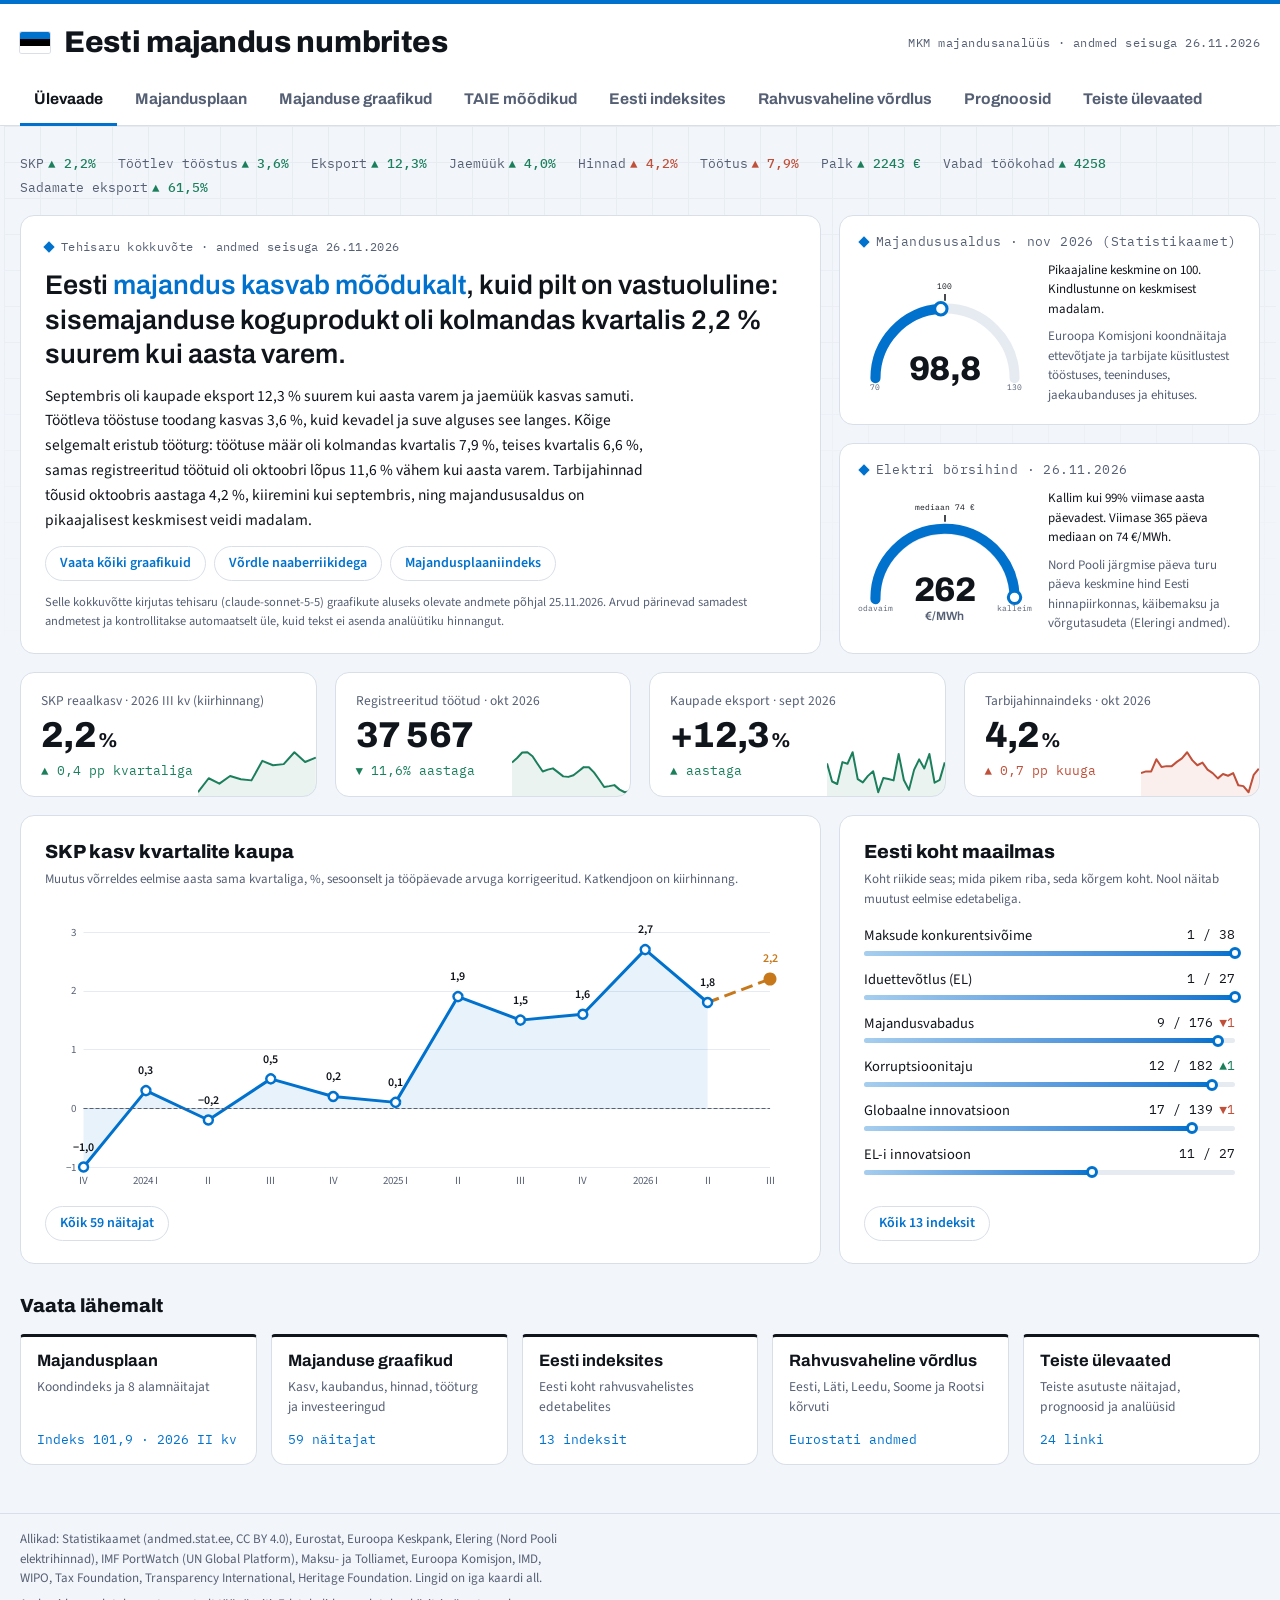
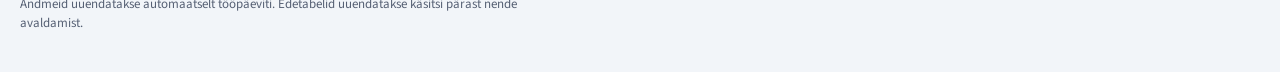
==== docs/index.html @ dbe0b56b "Lisa automatiseerimisseadmete kategooriad ja riikide võrdlus Graafikute lehel on uus kaart 54b: neto" ====
<!doctype html>
<html lang="et">
<head>
<meta charset="utf-8">
<meta name="viewport" content="width=device-width, initial-scale=1, viewport-fit=cover">
<title>Eesti majandus numbrites</title>
<meta name="description" content="Eesti majandusnäitajad, majandusplaaniindeks ja Eesti koht rahvusvahelistes edetabelites.">
<link rel="stylesheet" href="fonts/fonts.css">
<style>
html { -webkit-text-size-adjust: 100%; }
body { margin: 0; }
/* Värvid: hele sinimustvalge. Lipusinine (#0072CE) on rõhuvärv ja graafikute põhiseeria, tekst on must,
   pinnad valged jaheda lumehalli taustaga. Paigutus: hele päis tekstiliste vahekaartidega, all kaardiruudustik. */
:root {
  --bg: #F2F5F9;
  --surface: #FFFFFF;
  --fg: #10141B;
  --muted: #566074;
  --line: #D8DFE9;
  --grid: #E6EBF2;
  --band: #FFFFFF;
  --band-fg: #10141B;
  --band-muted: #566074;
  --accent: #0072CE;
  --s1: #0072CE;
  --s2: #C7781A;
  --s3: #00897A;
  --s4: #8B5CC4;
  --s5: #C24A6E;
  --neg: #C0503A;
  --peer: #9AA4B5;
  --chip: #EBF0F6;
  --mid: #EEF0F3;
  --dark-line: #2B3445;
  --hea: #1B7F5C;
  --f-display: "Archivo", "Helvetica Neue", Arial, sans-serif;
  --f-body: "Source Sans 3", "Segoe UI", Arial, sans-serif;
  --f-mono: "IBM Plex Mono", ui-monospace, Menlo, Consolas, monospace;
}
@media (prefers-color-scheme: dark) {
  :root:not([data-theme="light"]) {
    --bg: #0D1424; --surface: #141E33; --fg: #E6EAF2; --muted: #9AA5BA;
    --line: #253150; --grid: #1F2A43; --band: #0A1222; --band-fg: #EEF1F7; --band-muted: #8D99B0;
    --accent: #4FA3EE; --s1: #4FA3EE; --s2: #C27E1C; --s3: #14A493; --s4: #A07AD8; --s5: #DB6A7E; --neg: #E07A62;
    --peer: #6C7790; --chip: #1C2740; --mid: #26314A; --dark-line: #C9D1DE; --hea: #35B58A; color-scheme: dark;
  }
}
:root[data-theme="dark"] {
  --bg: #0D1424; --surface: #141E33; --fg: #E6EAF2; --muted: #9AA5BA;
  --line: #253150; --grid: #1F2A43; --band: #0A1222; --band-fg: #EEF1F7; --band-muted: #8D99B0;
  --accent: #4FA3EE; --s1: #4FA3EE; --s2: #C27E1C; --s3: #14A493; --s4: #A07AD8; --s5: #DB6A7E; --neg: #E07A62;
  --peer: #6C7790; --chip: #1C2740; --mid: #26314A; --dark-line: #C9D1DE; --hea: #35B58A; color-scheme: dark;
}
* { box-sizing: border-box; }
[hidden] { display: none !important; }
body { background: var(--bg); color: var(--fg); font-family: var(--f-body); font-size: 15px; line-height: 1.5; }
.gutter { padding-left: max(16px, env(safe-area-inset-left, 0px)); padding-right: max(16px, env(safe-area-inset-right, 0px)); }
.inner { max-width: 1240px; margin: 0 auto; }

/* Päis */
.band { background: var(--band); color: var(--band-fg); padding-block: 22px 0; border-top: 4px solid var(--s1); border-bottom: 1px solid var(--line); }
.band .inner { display: flex; flex-direction: column; gap: 18px; }
.top { display: flex; align-items: center; gap: 14px; flex-wrap: wrap; }
/* Väike sinimustvalge märk pealkirja ees */
.lipp { flex: none; width: 30px; height: 21px; border-radius: 2px; box-shadow: 0 0 0 1px var(--line);
  background: linear-gradient(#0072CE 0 33.4%, #000 33.4% 66.7%, #fff 66.7%); }
.eyebrow { font-family: var(--f-mono); font-size: 12px; letter-spacing: .04em; color: var(--band-muted); margin-left: auto; }
h1 { font-family: var(--f-display); font-weight: 800; font-size: clamp(22px, 3vw, 30px); line-height: 1.1; margin: 0; letter-spacing: -.01em; }
.tabs { display: flex; gap: 4px; overflow-x: auto; scrollbar-width: thin; margin-bottom: -1px; }
.tab {
  flex: none; cursor: pointer; font: inherit; color: var(--band-muted); background: none; border: 0;
  border-bottom: 3px solid transparent; padding: 10px 14px 11px; white-space: nowrap;
}
.tab .tname { font-family: var(--f-display); font-weight: 700; font-size: 15.5px; }
.tab:hover { color: var(--band-fg); }
.tab:focus-visible { outline: 2px solid var(--accent); outline-offset: -2px; }
.tab[aria-selected="true"] { color: var(--band-fg); border-bottom-color: var(--s1); }
@media (max-width: 760px) { .eyebrow { margin-left: 0; flex-basis: 100%; } }

/* Sisu */
main { padding-block: 28px 48px; }
.panel { display: flex; flex-direction: column; gap: 32px; }
.group { display: flex; flex-direction: column; gap: 14px; }
.group-h { display: flex; align-items: baseline; gap: 12px; border-bottom: 1px solid var(--line); padding-bottom: 8px; }
.group-h h2 { font-family: var(--f-display); font-size: 20px; margin: 0; }
.group-h span { font-size: 13.5px; color: var(--muted); }
.grid { display: grid; grid-template-columns: repeat(auto-fill, minmax(min(100%, 360px), 1fr)); gap: 16px; }
.card { background: var(--surface); border: 1px solid var(--line); border-radius: 8px; display: flex; flex-direction: column; min-width: 0; }
.card-head { padding: 14px 16px 0; display: flex; flex-direction: column; gap: 6px; }
.card-title { display: flex; gap: 10px; align-items: baseline; }
.nr { font-family: var(--f-mono); font-size: 12px; color: var(--muted); flex: none; min-width: 22px; }
.card h3 { font-family: var(--f-display); font-weight: 700; font-size: 16px; margin: 0; line-height: 1.25; text-wrap: balance; }
.chips { display: flex; flex-wrap: wrap; gap: 6px; padding-left: 32px; }
.chip { font-family: var(--f-mono); font-size: 11px; background: var(--chip); color: var(--muted); padding: 2px 7px; border-radius: 4px; }
.headline { display: flex; align-items: baseline; gap: 10px; flex-wrap: wrap; padding-left: 32px; margin-top: 4px; }
.big { font-family: var(--f-display); font-weight: 800; font-size: 30px; line-height: 1; font-variant-numeric: tabular-nums; }
.big small { font-size: 16px; font-weight: 700; margin-left: 2px; }
.per { font-size: 13.5px; color: var(--muted); }
.delta { font-size: 13px; font-family: var(--f-mono); padding: 1px 6px; border-radius: 4px; background: var(--chip); color: var(--fg); }
.chart { height: 200px; width: 100%; }
.chart.tall { height: 290px; }
.pohi { margin-left: auto; flex: none; font-family: var(--f-mono); font-size: 10.5px; letter-spacing: .04em; text-transform: uppercase; color: var(--s2); border: 1px solid currentColor; border-radius: 4px; padding: 1px 5px; align-self: center; }
details.kirj { padding: 0 16px 10px 48px; font-size: 13px; color: var(--muted); }
details.kirj summary { cursor: pointer; color: var(--fg); font-weight: 600; font-size: 13px; }
details.kirj summary:focus-visible { outline: 2px solid var(--accent); }
details.kirj p { margin: 6px 0 0; }
.card-foot { margin-top: auto; border-top: 1px solid var(--line); padding: 8px 16px; display: flex; justify-content: space-between; gap: 12px; flex-wrap: wrap; font-size: 12.5px; color: var(--muted); }
.card-foot a { color: var(--muted); }
.card-foot a:hover { color: var(--fg); }
.note { padding: 0 16px 10px 48px; font-size: 12.5px; color: var(--muted); }
details.tbl summary { cursor: pointer; font-family: var(--f-mono); font-size: 12px; }
details.tbl summary:focus-visible { outline: 2px solid var(--accent); }
.tblwrap { overflow-x: auto; margin-top: 6px; max-width: 100%; }
.tblwrap table { border-collapse: collapse; font-size: 12.5px; font-variant-numeric: tabular-nums; }
.tblwrap td, .tblwrap th { padding: 3px 10px 3px 0; text-align: right; white-space: nowrap; border-bottom: 1px solid var(--line); }
.tblwrap td:first-child, .tblwrap th:first-child { text-align: left; }

/* Indeksid */
.rank { display: flex; align-items: baseline; gap: 10px; padding-left: 32px; flex-wrap: wrap; }
.rank .big { font-size: 40px; }
.rank .of { font-size: 14px; color: var(--muted); }
.ranks { padding: 4px 16px 14px 48px; display: flex; flex-direction: column; gap: 6px; margin-top: auto; }
.rrow { display: grid; grid-template-columns: minmax(64px, auto) 1fr 40px; gap: 10px; align-items: center; font-size: 13px; color: var(--muted); }
.rrow.ee { color: var(--fg); font-weight: 700; }
.track { position: relative; height: 4px; background: var(--grid); border-radius: 2px; }
.dot { position: absolute; top: 50%; width: 10px; height: 10px; border-radius: 50%; background: var(--peer); transform: translate(-50%, -50%); box-shadow: 0 0 0 2px var(--surface); }
.ee .dot { width: 14px; height: 14px; background: var(--s1); }
.rnum { text-align: right; font-variant-numeric: tabular-nums; }
.rrow.axis { font-family: var(--f-mono); font-size: 11px; }
.ends { display: flex; justify-content: space-between; }
.prev { margin: 4px 0 0; padding-left: 32px; font-size: 13px; color: var(--muted); }
.prev .pl { color: var(--fg); font-weight: 600; }
.chg { font-weight: 600; color: var(--muted); white-space: nowrap; }
.chg.up { color: var(--s3); }
.chg.dn { color: var(--neg); }
.pillars { padding: 4px 16px 12px 48px; display: flex; flex-direction: column; gap: 6px; font-size: 14px; }
.prow { display: grid; grid-template-columns: 1fr 64px 64px; gap: 10px; align-items: baseline; }
.prow.ph { font-family: var(--f-mono); font-size: 11px; color: var(--muted); }
.prow .pv { font-weight: 700; font-size: 18px; text-align: right; }
.prow .chg, .prow.ph span { text-align: right; }
.rank .big.grp { font-size: 26px; font-family: var(--f-display); font-weight: 800; }
.ladder { list-style: none; margin: 0; padding: 4px 16px 12px 48px; display: flex; flex-direction: column; gap: 4px; font-size: 13px; color: var(--muted); counter-reset: none; }
.ladder li { padding: 4px 10px; border-left: 3px solid var(--line); }
.ladder li.on { color: var(--fg); font-weight: 700; border-left-color: var(--s1); background: color-mix(in srgb, var(--s1) 10%, transparent); }
.ladder .ee { font-weight: 600; color: var(--s1); }
.pnote { padding: 0 16px 10px 48px; }
.badge { font-size: 12.5px; font-weight: 600; padding: 2px 8px; border-radius: 999px; border: 1px solid var(--line); color: var(--fg); }

/* Majandusplaan tühi olek */
.empty { background: var(--surface); border: 1px dashed var(--line); border-radius: 8px; padding: 28px; display: grid; grid-template-columns: minmax(0, 1.2fr) minmax(0, 1fr); gap: 28px; }
@media (max-width: 760px) { .empty { grid-template-columns: 1fr; padding: 20px; } }
.empty h2 { font-family: var(--f-display); font-size: 24px; margin: 0 0 8px; text-wrap: balance; }
.empty p { margin: 0 0 10px; color: var(--muted); max-width: 60ch; }
.need { list-style: none; margin: 0; padding: 0; display: flex; flex-direction: column; gap: 10px; }
.need li { display: grid; grid-template-columns: 28px 1fr; gap: 8px; align-items: start; }
.need .k { font-family: var(--f-mono); font-size: 12px; color: var(--s2); padding-top: 2px; }
.ghost { display: flex; flex-direction: column; gap: 10px; }
.ghost div { height: 44px; border-radius: 6px; background: repeating-linear-gradient(135deg, var(--chip) 0 8px, transparent 8px 16px); border: 1px solid var(--line); }

footer { border-top: 1px solid var(--line); padding-block: 16px 32px; font-size: 13px; color: var(--muted); }
footer p { margin: 0 0 6px; max-width: 90ch; }
footer a { color: var(--muted); }
@media (prefers-reduced-motion: reduce) { * { animation: none !important; transition: none !important; } }

/* Majandusplaan */
.mp { display: grid; grid-template-columns: 250px minmax(0, 1fr); gap: 24px; align-items: start; }
@media (max-width: 900px) { .mp { grid-template-columns: 1fr; } }
.mp-side { background: var(--surface); border: 1px solid var(--line); border-radius: 8px; padding: 16px; display: flex; flex-direction: column; gap: 14px; }
@media (min-width: 901px) { .mp-side { position: sticky; top: calc(env(safe-area-inset-top, 0px) + 12px); } }
.mp-side fieldset { border: 0; margin: 0; padding: 0; display: flex; flex-direction: column; gap: 6px; }
.mp-side legend { font-family: var(--f-mono); font-size: 11px; letter-spacing: .06em; text-transform: uppercase; color: var(--muted); margin-bottom: 4px; padding: 0; }
.mp-side label { display: flex; gap: 8px; align-items: center; font-size: 14px; cursor: pointer; }
.mp-side input { accent-color: var(--s1); }
.mp-range { display: flex; gap: 6px; align-items: center; }
.mp-range select { flex: 1; min-width: 0; font: inherit; padding: 4px 6px; border: 1px solid var(--line); border-radius: 6px; background: var(--surface); color: var(--fg); }
.mp-checks { display: flex; flex-direction: column; gap: 4px; }
.mp-help, .mp-stamp { font-size: 12.5px; color: var(--muted); margin: 0; }
.mp-cb { margin-top: 4px; }
.mp-main { display: flex; flex-direction: column; gap: 16px; min-width: 0; }
.mp-kpis { display: grid; grid-template-columns: repeat(3, minmax(0, 1fr)); gap: 12px; }
@media (max-width: 640px) { .mp-kpis { grid-template-columns: 1fr; } }
.kpi { background: var(--surface); border: 1px solid var(--line); border-radius: 8px; padding: 14px 16px; display: flex; flex-direction: column; gap: 4px; min-width: 0; }
.kpi .kt { font-size: 13px; color: var(--muted); }
.kpi .kv { font-family: var(--f-display); font-weight: 800; font-size: 32px; line-height: 1.05; font-variant-numeric: tabular-nums; }
.kpi .ks { font-size: 12.5px; color: var(--muted); }
.kpi.main { border-color: var(--s1); box-shadow: inset 0 0 0 1px var(--s1); }
.mp-sub { display: flex; gap: 4px; border-bottom: 1px solid var(--line); flex-wrap: wrap; }
.mp-st { font: inherit; font-weight: 600; font-size: 14px; background: none; border: 0; border-bottom: 2px solid transparent; padding: 8px 12px; color: var(--muted); cursor: pointer; margin-bottom: -1px; }
.mp-st[aria-selected="true"] { color: var(--fg); border-bottom-color: var(--s1); }
.mp-st:focus-visible { outline: 2px solid var(--accent); outline-offset: -2px; }
.mp-body { padding: 16px; gap: 16px; }
.mp-cap { font-size: 13px; color: var(--muted); margin: 0; display: flex; flex-wrap: wrap; gap: 6px 16px; align-items: center; }
.mp-cap i { display: inline-block; width: 18px; height: 3px; border-radius: 2px; vertical-align: middle; margin-right: 6px; }
.mp-koond { height: 380px; width: 100%; }
.mp-panels { display: grid; grid-template-columns: repeat(auto-fill, minmax(min(100%, 230px), 1fr)); gap: 12px; }
.mp-pan { border: 1px solid var(--line); border-radius: 6px; padding: 10px 10px 0; min-width: 0; }
.mp-pan h4 { margin: 0; font-size: 13.5px; font-family: var(--f-display); }
.mp-pan .pv { font-size: 12.5px; color: var(--muted); }
.mp-pan .pv b { color: var(--fg); font-variant-numeric: tabular-nums; }
.mp-pan .pc { height: 150px; width: 100%; }
.mp-heatwrap { overflow-x: auto; }
.mp-table { overflow: auto; max-height: 560px; }
.mp-table table { border-collapse: collapse; width: 100%; font-size: 13.5px; font-variant-numeric: tabular-nums; }
.mp-table th { position: sticky; top: 0; background: var(--surface); text-align: right; padding: 6px 10px; border-bottom: 1px solid var(--line); color: var(--muted); font-weight: 600; white-space: nowrap; }
.mp-table td { text-align: right; padding: 5px 10px; border-bottom: 1px solid var(--line); white-space: nowrap; }
.mp-table th:nth-child(-n+2), .mp-table td:nth-child(-n+2) { text-align: left; }
.mp-table tr.k td { font-weight: 700; }
.mp-meth { font-size: 13.5px; color: var(--muted); }
.mp-meth summary { cursor: pointer; font-weight: 600; color: var(--fg); }
.mp-meth p { max-width: 80ch; }

.kokkuvote { background: var(--surface); border: 1px solid var(--line); border-left: 4px solid var(--s1); border-radius: 8px; padding: 16px 20px; }
.kokkuvote h2 { font-family: var(--f-display); font-size: 18px; margin: 0 0 8px; }
.kokkuvote p { margin: 0; line-height: 1.6; max-width: 95ch; }
.kokkuvote .kv-meta { margin-top: 10px; font-size: 12.5px; color: var(--muted); }
/* Kokkuvõte ja värskenduste kast kõrvuti; kitsal ekraanil üksteise all */
.kv-rida { display: grid; grid-template-columns: minmax(0, 1fr) minmax(250px, 330px); gap: 14px; align-items: start; }
@media (max-width: 860px) { .kv-rida { grid-template-columns: 1fr; } }
.kv-vasak { min-width: 0; }
.teemad { display: flex; flex-wrap: wrap; align-items: center; gap: 6px 8px; margin-top: 14px; }
.teemad .tm-silt { font-size: 13px; color: var(--muted); margin-right: 4px; }
.teemad button { font: inherit; font-size: 13.5px; line-height: 1.2; color: var(--fg); background: var(--surface); border: 1px solid var(--line); border-radius: 999px; padding: 6px 12px; cursor: pointer; }
.teemad button:hover { border-color: var(--accent); color: var(--accent); }
.teemad button:focus-visible { outline: 2px solid var(--accent); outline-offset: 2px; }
.teemad button span { font-family: var(--f-mono); font-size: 11px; color: var(--muted); margin-left: 6px; }
.group { scroll-margin-top: 80px; }
.uus-kast { background: var(--surface); border: 1px solid var(--line); border-radius: 8px; padding: 14px 16px; }
.uus-kast h2 { font-family: var(--f-display); font-size: 14px; margin: 0 0 2px; }
.uus-kast .uk-vahemik { font-family: var(--f-mono); font-size: 11px; letter-spacing: .06em; text-transform: uppercase; color: var(--muted); }
.uus-kast ul { list-style: none; margin: 10px 0 0; padding: 0; display: flex; flex-direction: column; gap: 8px; }
.uus-kast li { display: grid; grid-template-columns: 42px minmax(0, 1fr); gap: 8px; font-size: 13px; line-height: 1.4; }
.uus-kast .uk-paev { font-family: var(--f-mono); font-size: 11.5px; color: var(--muted); padding-top: 2px; }
.uus-kast .uk-nimi { display: block; background: none; border: 0; padding: 0; font: inherit; text-align: left; color: var(--accent); cursor: pointer; }
.uus-kast .uk-nimi:hover { text-decoration: underline; }
/* Lingilt tulles jääb kaart hetkeks esile, et silm leiaks selle üles */
.card.esile { animation: esile 2.4s ease-out; }
@keyframes esile { 0%, 55% { box-shadow: 0 0 0 3px var(--accent); } 100% { box-shadow: 0 0 0 3px transparent; } }
.uus-kast .uk-info { color: var(--muted); font-size: 12.5px; }
.uus-kast .uk-info b { font-weight: 500; color: var(--fg); font-family: var(--f-mono); }
.uus-kast .uk-tyhi { margin: 8px 0 0; font-size: 13px; color: var(--muted); line-height: 1.5; }
/* TAIE mõõdik ilma aegreata: viimane teada olev tase ja sihttase kõrvuti */
.taie-tase { display: grid; grid-template-columns: 1fr 1fr; gap: 12px; padding: 14px 16px 2px; }
.taie-tase > div { display: flex; flex-direction: column; gap: 3px; }
.taie-tase .tl { font-family: var(--f-mono); font-size: 10.5px; letter-spacing: .06em; text-transform: uppercase; color: var(--muted); }
.taie-tase .tv { font-family: var(--f-display); font-size: 22px; font-weight: 700; line-height: 1.2; }
.taie-tase .tv-siht { color: var(--accent); }
.taie-tase .tp { font-family: var(--f-mono); font-size: 11.5px; color: var(--muted); }
/* Prognooside võrdlus: üks kaart näitaja kohta, graafik ja tabel kõrvuti */
#p-prognoosid .grid { grid-template-columns: 1fr; }
.prg-kaart { display: grid; grid-template-columns: minmax(0, 3fr) minmax(0, 2fr); gap: 4px 20px; padding-bottom: 14px; }
.prg-kaart .card-head { grid-column: 1 / -1; }
.prg-kaart .chart { height: 250px; padding-left: 8px; }
.prg-kaart .tblwrap { padding-right: 16px; align-self: center; }
.prg-kaart table { width: 100%; }
.prg-kaart th { font-weight: 600; color: var(--muted); font-size: 12px; }
.prg-kaart td.puudu { color: var(--muted); }
.prg-kaart tr.prg-kesk td { border-top: 1px solid var(--fg); border-bottom: 0; font-weight: 600; }
.prg-allikad { margin: 0; padding: 0; list-style: none; display: grid; grid-template-columns: repeat(auto-fill, minmax(min(100%, 300px), 1fr)); gap: 10px; }
.prg-allikad li { background: var(--surface); border: 1px solid var(--line); border-radius: 8px; padding: 12px 14px; font-size: 13px; line-height: 1.45; display: flex; flex-direction: column; gap: 3px; }
.prg-allikad a { color: var(--accent); font-weight: 600; text-decoration: none; }
.prg-allikad a:hover { text-decoration: underline; }
.prg-allikad .pa-kp { font-family: var(--f-mono); font-size: 11.5px; color: var(--muted); }
.prg-allikad .pa-m { color: var(--muted); }
@media (max-width: 760px) { .prg-kaart { grid-template-columns: 1fr; } .prg-kaart .tblwrap { padding: 0 16px; } }
.freqbar { display: flex; align-items: center; gap: 12px; flex-wrap: wrap; }
.freqbar .fl { font-family: var(--f-mono); font-size: 11px; letter-spacing: .06em; text-transform: uppercase; color: var(--muted); }
.seg { display: inline-flex; background: var(--chip); border-radius: 8px; padding: 3px; gap: 2px; }
.seg button { font: inherit; font-weight: 600; font-size: 14px; border: 0; background: transparent; color: var(--muted); padding: 6px 16px; border-radius: 6px; cursor: pointer; }
.seg button[aria-checked="true"] { background: var(--surface); color: var(--fg); box-shadow: 0 1px 2px rgba(0,0,0,.12); }
.seg button:focus-visible { outline: 2px solid var(--accent); outline-offset: 1px; }
.fnote { font-size: 12.5px; color: var(--muted); flex: 1 1 280px; }
.sr-only { position: absolute; width: 1px; height: 1px; padding: 0; margin: -1px; overflow: hidden; clip: rect(0 0 0 0); white-space: nowrap; border: 0; }
.ulv-intro { margin: 0; color: var(--muted); font-size: 14px; max-width: 72ch; }
.links { list-style: none; margin: 0; padding: 0; display: grid; grid-template-columns: repeat(auto-fill, minmax(min(100%, 340px), 1fr)); gap: 12px; }
.links a { display: flex; gap: 12px; align-items: flex-start; height: 100%; box-sizing: border-box; padding: 14px 16px; background: var(--surface); border: 1px solid var(--line); border-radius: 8px; color: var(--fg); text-decoration: none; }
.links a:hover { border-color: var(--accent); }
.links a:focus-visible { outline: 2px solid var(--accent); outline-offset: 2px; }
.links .lnr { font-family: var(--f-mono); font-size: 12px; color: var(--muted); min-width: 1.6em; padding-top: 2px; }
.links .lt { display: flex; flex-direction: column; gap: 4px; min-width: 0; }
.links .lp { font-weight: 600; line-height: 1.3; }
.links .lh { font-size: 13px; color: var(--muted); overflow-wrap: anywhere; }
.links .lh::after { content: " ↗"; }
/* Ülevaade (esileht) */
#p-ulevaade { gap: 18px; position: relative; }
/* õrn ruudustik lehe ülaosas, hajub allapoole */
#p-ulevaade::before { content: ""; position: absolute; inset: -28px -16px auto; height: 520px; z-index: 0; pointer-events: none;
  background-image: linear-gradient(var(--grid) 1px, transparent 1px), linear-gradient(90deg, var(--grid) 1px, transparent 1px);
  background-size: 36px 36px; mask-image: linear-gradient(#000, transparent); -webkit-mask-image: linear-gradient(#000, transparent); }
#p-ulevaade > * { position: relative; z-index: 1; }
.ul-riba { display: flex; gap: 6px 22px; flex-wrap: wrap; font-family: var(--f-mono); font-size: 12.5px; color: var(--muted); }
.ul-riba span { white-space: nowrap; }
.ul-riba b { font-weight: 500; color: var(--fg); margin-left: 4px; }
.yles { color: var(--hea); } .alla { color: var(--neg); } .neutr { color: var(--muted); }
.ul-riba b.yles { color: var(--hea); } .ul-riba b.alla { color: var(--neg); } .ul-riba b.neutr { color: var(--muted); }
.ul-rida { display: grid; grid-template-columns: minmax(0, 1.9fr) minmax(0, 1fr); gap: 18px; }
@media (max-width: 900px) { .ul-rida { grid-template-columns: 1fr; } }
.ul-kaart { background: var(--surface); border: 1px solid var(--line); border-radius: 14px; padding: 22px 24px; min-width: 0; display: flex; flex-direction: column; gap: 12px; }
.ul-silt { font-family: var(--f-mono); font-size: 12px; letter-spacing: .03em; color: var(--muted); margin: 0; }
.ul-silt::before { content: ""; display: inline-block; width: 8px; height: 8px; margin-right: 8px; background: var(--s1); transform: rotate(45deg); }
.ul-juht { font-family: var(--f-display); font-weight: 600; font-size: clamp(20px, 2.4vw, 27px); line-height: 1.28; margin: 0; max-width: 34em; text-wrap: pretty; }
.ul-juht em { font-style: normal; color: var(--s1); }
.ul-tekst { margin: 0; font-size: 15.5px; line-height: 1.6; max-width: 76ch; color: var(--fg); }
.ul-meta { margin: 0; font-size: 12.5px; color: var(--muted); }
.kv-kaart { margin-bottom: 4px; }
.ul-nupud { display: flex; gap: 8px; flex-wrap: wrap; margin-top: 2px; }
.ul-nupp { font: inherit; font-size: 14px; font-weight: 600; cursor: pointer; color: var(--s1); background: none; border: 1px solid var(--line); border-radius: 999px; padding: 6px 14px; }
.ul-nupp:hover { border-color: var(--s1); background: color-mix(in srgb, var(--s1) 7%, transparent); }
.ul-nupp:focus-visible, .ul-edasi button:focus-visible { outline: 2px solid var(--accent); outline-offset: 2px; }
.ul-moodikud { display: grid; grid-template-columns: 1fr; gap: 18px; min-width: 0; }
/* Mõõdikukaart: silt üleval, all vasakul poolring koos arvuga ja paremal selgitus */
.ul-moodik { display: grid; grid-template-columns: minmax(120px, 170px) minmax(0, 1fr); grid-template-rows: auto 1fr; column-gap: 18px; row-gap: 6px; padding: 16px 20px; align-items: center; }
.ul-moodik .ul-silt { grid-column: 1 / -1; align-self: start; }
.ul-moodik .mk { text-align: center; }
.ul-moodik .mk svg { width: 100%; height: auto; overflow: visible; display: block; }
.ul-moodik .mv { font-family: var(--f-display); font-weight: 800; font-size: 34px; line-height: 1; margin-top: -40px; font-variant-numeric: tabular-nums; letter-spacing: -.02em; }
.ul-moodik .mv small { display: block; font-size: 12px; font-weight: 600; letter-spacing: 0; color: var(--muted); margin-top: 3px; }
.ul-moodik .mt { display: flex; flex-direction: column; gap: 8px; }
.ul-moodik .mt p:first-child { color: var(--fg); }
@media (max-width: 420px) { .ul-moodik { grid-template-columns: 1fr; } .ul-moodik .mk { max-width: 220px; margin: 0 auto; } }
.ul-moodik p { margin: 0; font-size: 13px; color: var(--muted); }
.ul-kpid { display: grid; grid-template-columns: repeat(4, minmax(0, 1fr)); gap: 18px; }
@media (max-width: 1000px) { .ul-kpid { grid-template-columns: repeat(2, minmax(0, 1fr)); } }
@media (max-width: 520px) { .ul-kpid { grid-template-columns: 1fr; } }
.ul-kpi { padding: 18px 20px 16px; gap: 6px; position: relative; overflow: hidden; }
.ul-kpi .kn { font-size: 13.5px; color: var(--muted); }
.ul-kpi .ka { font-family: var(--f-display); font-weight: 800; font-size: 36px; line-height: 1.05; font-variant-numeric: tabular-nums; letter-spacing: -.02em; }
.ul-kpi .ka small { font-size: 20px; margin-left: 2px; }
.ul-kpi .km { font-family: var(--f-mono); font-size: 12.5px; }
.ul-kpi svg { position: absolute; right: 0; bottom: 0; width: 40%; height: 50px; }
.ul-kaart h2 { font-family: var(--f-display); font-weight: 800; font-size: 19px; margin: 0; }
.ul-kaart .al { margin: -8px 0 0; font-size: 13px; color: var(--muted); }
.ul-skp { height: 290px; width: 100%; }
.ul-kohad { display: flex; flex-direction: column; gap: 13px; margin-top: 4px; }
.ul-koht { display: grid; grid-template-columns: 1fr auto; gap: 4px 10px; font-size: 14.5px; }
.ul-koht .kk { font-family: var(--f-mono); font-size: 13px; font-variant-numeric: tabular-nums; white-space: nowrap; }
.ul-koht .kk i { font-style: normal; margin-left: 6px; }
.ul-koht .kt { grid-column: 1 / -1; position: relative; height: 5px; border-radius: 3px; background: var(--grid); }
.ul-koht .kt span { position: absolute; inset: 0 auto 0 0; border-radius: 3px; background: linear-gradient(90deg, color-mix(in srgb, var(--s1) 35%, var(--surface)), var(--s1)); }
.ul-koht .kt span::after { content: ""; position: absolute; right: -6px; top: 50%; width: 12px; height: 12px; border-radius: 50%; background: var(--surface); border: 3px solid var(--s1); transform: translateY(-50%); box-sizing: border-box; }
.ul-edasi-h { font-family: var(--f-display); font-weight: 800; font-size: 19px; margin: 10px 0 -4px; }
.ul-edasi { display: grid; grid-template-columns: repeat(auto-fit, minmax(min(100%, 210px), 1fr)); gap: 14px; }
.ul-edasi button { font: inherit; text-align: left; cursor: pointer; color: var(--fg); background: var(--surface); border: 1px solid var(--line); border-top: 3px solid var(--fg); border-radius: 4px 4px 14px 14px; padding: 14px 16px 16px; display: flex; flex-direction: column; gap: 6px; min-width: 0; }
.ul-edasi button:hover { border-color: var(--s1); border-top-color: var(--s1); }
.ul-edasi .en { font-family: var(--f-display); font-weight: 700; font-size: 16.5px; line-height: 1.2; }
.ul-edasi .ed { font-size: 13.5px; color: var(--muted); }
.ul-edasi .ev { font-family: var(--f-mono); font-size: 12.5px; color: var(--s1); margin-top: auto; padding-top: 6px; }
.loadfail { background: var(--surface); border: 1px solid var(--neg); border-radius: 8px; padding: 16px; }
.chip.warn { color: var(--s2); background: transparent; border: 1px solid currentColor; }
</style>
</head>
<body>

<div class="band gutter">
  <div class="inner">
    <div class="top">
      <span class="lipp" aria-hidden="true"></span>
      <h1>Eesti majandus numbrites</h1>
      <span class="eyebrow">MKM majandusanalüüs · <span id="seis">andmed laadimisel</span></span>
    </div>
    <div class="tabs" role="tablist" aria-label="Vaated">
      <button class="tab" role="tab" id="tab-ulevaade" aria-controls="p-ulevaade" aria-selected="true" data-key="ulevaade"><span class="tname">Ülevaade</span></button>
      <button class="tab" role="tab" id="tab-majandusplaan" aria-controls="p-majandusplaan" aria-selected="false" data-key="majandusplaan"><span class="tname">Majandusplaan</span></button>
      <button class="tab" role="tab" id="tab-majandus" aria-controls="p-majandus" aria-selected="false" data-key="majandus"><span class="tname">Majanduse graafikud</span></button>
      <button class="tab" role="tab" id="tab-taie" aria-controls="p-taie" aria-selected="false" data-key="taie"><span class="tname">TAIE mõõdikud</span></button>
      <button class="tab" role="tab" id="tab-indeksid" aria-controls="p-indeksid" aria-selected="false" data-key="indeksid"><span class="tname">Eesti indeksites</span></button>
      <button class="tab" role="tab" id="tab-vordlus" aria-controls="p-vordlus" aria-selected="false" data-key="vordlus"><span class="tname">Rahvusvaheline võrdlus</span></button>
      <button class="tab" role="tab" id="tab-prognoosid" aria-controls="p-prognoosid" aria-selected="false" data-key="prognoosid"><span class="tname">Prognoosid</span></button>
      <button class="tab" role="tab" id="tab-ulevaated" aria-controls="p-ulevaated" aria-selected="false" data-key="ulevaated"><span class="tname">Teiste ülevaated</span></button>
    </div>
  </div>
</div>

<main class="gutter">
  <div class="inner">
    <section class="panel" id="p-ulevaade" role="tabpanel" aria-labelledby="tab-ulevaade"></section>

    <section class="panel" id="p-majandusplaan" role="tabpanel" aria-labelledby="tab-majandusplaan" hidden>
      <div class="mp">
        <aside class="mp-side" aria-label="Seaded">
          <fieldset><legend>Sagedus</legend>
            <label><input type="radio" name="mp-sag" id="mp-sag-q" value="Q" checked> Kvartal</label>
            <label><input type="radio" name="mp-sag" id="mp-sag-a" value="A"> Aasta</label>
          </fieldset>
          <fieldset><legend>Periood</legend>
            <div class="mp-range"><select id="mp-alg" aria-label="Algusaasta"></select><span>–</span><select id="mp-lop" aria-label="Lõpuaasta"></select></div>
          </fieldset>
          <fieldset><legend>Alamnäitajad joonistel</legend>
            <div id="mp-valitud" class="mp-checks"></div>
            <p class="mp-help">Koondindeks arvutatakse alati kõigi näitajate põhjal.</p>
          </fieldset>
          <fieldset><legend>Soojuskaart</legend>
            <label><input type="radio" name="mp-sm" id="mp-sm-m" value="muutus" checked> Muutus %</label>
            <label><input type="radio" name="mp-sm" id="mp-sm-z" value="z"> z-skoor</label>
            <label class="mp-cb"><input type="checkbox" id="mp-sildid" checked> Näita väärtusi lahtrites</label>
          </fieldset>
          <p class="mp-stamp" id="mp-stamp"></p>
        </aside>
        <div class="mp-main">
          <div class="mp-kpis" id="mp-kpis"></div>
          <div class="mp-sub" role="tablist" aria-label="Majandusplaaniindeksi vaated">
            <button role="tab" class="mp-st" data-v="tase" aria-selected="true">Indeksid</button>
            <button role="tab" class="mp-st" data-v="muutus" aria-selected="false">Muutused</button>
            <button role="tab" class="mp-st" data-v="soojus" aria-selected="false">Soojuskaart</button>
            <button role="tab" class="mp-st" data-v="tabel" aria-selected="false">Andmed</button>
          </div>
          <div class="mp-body card" id="mp-body"></div>
          <details class="mp-meth">
            <summary>Metoodika</summary>
            <p>Majandusplaaniindeks koondab kaheksa hooajaliselt korrigeeritud näitajat: SKP, eksport, põhivarainvesteeringud, tootlikkus hõivatu kohta, hõive, välisinvesteeringute positsioon, tööstuse tootmisvõimsuste rakendamine ja majandususaldus. Iga näitaja kvartalimuutus (100 × Δlog) kaalutakse pöördvõrdeliselt tema standardhälbega (Conference Boardi meetod), et volatiilsed näitajad ei domineeriks. Muutused kumuleeritakse tasemeindeksiks, mille 2023. aasta keskmine on 100.</p>
            <p>Standardiseerimise keskmine ja hälve on hinnatud perioodil 2010–2023, COVID-aastad 2020–2021 välja jäetud. Majandususaldus on Eurostati ametlik ESI. Kuud, mida Eurostat pole avaldanud (alates 05/2026), on hinnatud Statistikaameti baromeetritest Euroopa Komisjoni metoodikaga ja kalibreeritud ametliku ESI vastu. Tootmisvõimsuste rakendatuse tase on kuni 2026. aasta II kvartalini Eurostati hooajaliselt korrigeeritud rida, alates III kvartalist Statistikaameti tööstusbaromeetri tabel BAR03. BAR03 väärtused on hooajaliselt korrigeeritud Eurostati viimase viie aasta keskmise hooajateguriga.</p>
          </details>
        </div>
      </div>
    </section>

    <section class="panel" id="p-majandus" role="tabpanel" aria-labelledby="tab-majandus" hidden></section>

    <section class="panel" id="p-taie" role="tabpanel" aria-labelledby="tab-taie" hidden></section>
    <section class="panel" id="p-prognoosid" role="tabpanel" aria-labelledby="tab-prognoosid" hidden></section>

    <section class="panel" id="p-indeksid" role="tabpanel" aria-labelledby="tab-indeksid" hidden></section>

    <section class="panel" id="p-vordlus" role="tabpanel" aria-labelledby="tab-vordlus" hidden></section>

    <section class="panel" id="p-ulevaated" role="tabpanel" aria-labelledby="tab-ulevaated" hidden></section>
  </div>
</main>

<footer class="gutter">
  <div class="inner">
    <p>Allikad: Statistikaamet (andmed.stat.ee, CC BY 4.0), Eurostat, Euroopa Keskpank, Elering (Nord Pooli elektrihinnad), IMF PortWatch (UN Global Platform), Maksu- ja Tolliamet, Euroopa Komisjon, IMD, WIPO, Tax Foundation, Transparency International, Heritage Foundation. Lingid on iga kaardi all.</p>
    <p>Andmeid uuendatakse automaatselt tööpäeviti. Edetabelid uuendatakse käsitsi pärast nende avaldamist.</p>
  </div>
</footer>

<script src="lib/echarts.min.js"></script>
<script>
// ===================== Abifunktsioonid =====================
// Intl.NumberFormat'i loomine on kallis ja nf-i kutsutakse iga sildi ja lahtri kohta, seega üks vormindaja kümnendkohtade arvu kohta
const NF = {};
const nf = (d) => NF[d] || (NF[d] = new Intl.NumberFormat('et-EE', { minimumFractionDigits: d, maximumFractionDigits: d }));
const f1 = (v) => nf(1).format(v);
const f2 = (v) => nf(2).format(v);
const f0 = (v) => nf(0).format(v);
const sgn = (v, f = f1) => (v > 0 ? '+' : v < 0 ? '−' : '') + f(Math.abs(v));
const RN = ['I','II','III','IV'];
const KUUD = ['jaan','veebr','märts','apr','mai','juuni','juuli','aug','sept','okt','nov','dets'];
function qLabels(y0, n) { const a = []; for (let i = 0; i < n; i++) a.push(`${y0 + Math.floor(i/4)} ${RN[i%4]}`); return a; }
function mLabels(y0, m0, n) { const a = []; for (let i = 0; i < n; i++) { const k = m0 - 1 + i; a.push(`${KUUD[k%12]} ${y0 + Math.floor(k/12)}`); } return a; }
function yLabels(y0, n) { return Array.from({length: n}, (_, i) => String(y0 + i)); }
function yoy(arr, lag) { return arr.map((v, i) => i < lag ? null : Math.round((v / arr[i-lag] - 1) * 1000) / 10); }
const lastIdx = (a) => { for (let i = a.length - 1; i >= 0; i--) if (a[i] != null) return i; return -1; };

// ===================== Andmed (laetakse failist data/naitajad.json) =====================
// R-skript (R/uuenda.R) kirjutab toored aegread kujul { periods: ["2019Q1", ...], values: [...] }.
// Siin teisendatakse need kuu-, kvartali- ja aastavaateks.
let GROUPS = [];
let KOKKUVOTE = null; // { tekst, meta } majanduse graafikute lehe sissejuhatav lõik
let INDEXES = [];
// Tehisaru koostatud kokkuvõtted (docs/data/aitekstid.json, vt tools/ai_kokkuvotted.mjs).
// Tekst kirjutatakse andmete uuendamise ajal reeglipõhise kokkuvõtte ja viimaste arvude
// põhjal. Kui faili või mõnda teksti pole, näitab leht endist reeglipõhist kokkuvõtet.
let AITEKSTID = null;
// Andmemuudatuste logi (docs/data/uuendused.json, kirjutab R). Kirjed on seeriate kaupa,
// see tabel seob seeria võtme näitaja numbriga – nime võtab leht siis GROUPS-ist.
// Kuju: [number, ühik] või number üksi. Ühik käib seeria enda väärtuse kohta, mitte
// graafiku oma (graafik võib näidata muutust, seeria aga taset). Ilma ühikuta kirje
// puhul näidatakse ainult perioodi. Siin puuduvad seeriad (panus_*, *_cur) jäävad välja.
let UUENDUSED = null;
const SEERIA_NAITAJA = {
  skp_q: ['1', '%'], skp_q_sa: ['1', '%'], skp_q_kiir: ['1', '%'], skp_a: ['1', '%'],
  tootlev_m_lvl: '2', tootlev_m_yoy: ['2', '%'],
  eksp_q: ['3', '%'], eksp_a: ['3', '%'],
  kaup_m: ['4', ' mln €'], ekspK_q: ['4', '%'], ekspK_a: ['4', '%'], kaupEE_m: ['4b', ' mln €'],
  ekspT_q: ['5', '%'], ekspT_a: ['5', '%'], fdi_q: ['6', ' mln €'], berd_a: ['7', '%'],
  tootl_q: ['8', '%'], tootl_a: ['8', '%'], thi_m: ['9', '%'], thi_a: ['9', '%'], elekter_h: '10',
  palk_q_lvl: ['11', ' €'], palk_a_lvl: ['11', ' €'], palk_q_yoy: ['11', '%'],
  mediaan_q: ['12', ' €'], mediaan_a: ['12', ' €'],
  esi_m: ['13', ' punkti'], esi_m_hinnang: ['13', ' punkti'],
  tootus_q: ['14', '%'], regtootud_m: ['14b', ''], volg_a: ['15', '%'],
  vab_maar_q: ['16', '%'], vab_arv_q: ['16', ''], tk_vabad_m: ['16b', ''], tk_vabad_c_m: ['16c', ''],
  tootl_el_a: ['36', '%'], tfp_a_ee: '52', tootl_ta_kokku_a: '53', tootl_ta_toostus_a: '53', tootl_ta_ehitus_a: '53', tootl_ta_kaubandus_a: '53', tootl_ta_info_a: '53', tootl_ta_kutse_a: '53', ulc_nom_q: ['17', '%'], ulc_real_q: ['17', '%'], ulc_nom_a: ['17', '%'], ulc_real_a: ['17', '%'],
  kapital_q_osa: ['18', '%'], kapital_a_osa: ['18', '%'], kapital_q_yoy: '18', kapital_a_yoy: '18',
  ai_a_ee: ['19', '%'],
  jae_q_G45_47: ['20', '%'], jae_q_G45: ['20', '%'], jae_q_G47: ['20', '%'],
  jaem_m_idx: '20b', jaem_m_eur: ['20b', ' mln €'],
  hoive_q_1574: ['21', '%'], hoive_q_2064: ['21', '%'], mitteakt_q: ['22', '%'],
  ppi_m_kokku: '23', ppi_m_c: '23', ppi_a_kokku: '23', ppi_a_c: '23',
  saast_a: ['26', '%'], ehitusload_q: ['27', ''], kasutusload_q: ['47', ''], synnid_m: ['49', ''], surmad_m: ['51', ''], mitteelamud_ehitus_q: ['48', ' tuh m²'], mitteelamud_kasutus_q: ['48', ' tuh m²'],
  vedu_q_rahvusv: '28', vedu_q_riigisis: '28', vedu_a_rahvusv: '28', vedu_a_riigisis: '28',
  eluase_q: '29', autod_m: ['30', ''], krt_q_cur: ['31', ' mln €'], krt_a_cur: ['31', ' mln €'],
  laenuintress_m: ['32', '%'], elekter_m: ['37', ' €/MWh'], sadam_eksport_m: ['38', ' tuh t'], sadam_import_m: ['38', ' tuh t'], sadam_laevu_m: ['39', ''], autom_import_m: ['54', ' mln €'], autom_eksport_m: ['54', ' mln €'], autom_neto_robotid_m: ['54b', ' mln €'], autom_neto_toopingid_m: ['54b', ' mln €'], autom_neto_reguleerimine_m: ['54b', ' mln €'], autom_neto_konveierid_m: ['54b', ' mln €'], autom_neto_tekstiil_m: ['54b', ' mln €'], autom_neto_muud_m: ['54b', ' mln €'], gerd_a: ['45', '%'], teadlased_a: ['46', ''], kindl_toostus_m: ['40', ''], kindl_teenindus_m: ['41', ''], kindl_tarbijad_m: ['42', ''], kindl_jae_m: ['43', ''], kindl_ehitus_m: ['44', ''], voimsus_q: ['33', '%'], voimsus_q_stat: ['33', '%'],
  maksuvolg_arv_m: ['34', ''], maksuvolg_fi_m: ['34', ''], maksuvolg_ji_m: ['34', ''],
  maksuvolg_summa_m: ['35', ' mln €'],
};
const aiTekst = (votme) => {
  const t = AITEKSTID && AITEKSTID.tekstid && AITEKSTID.tekstid[votme];
  return t && Array.isArray(t.laused) && t.laused.length ? t : null;
};
const aiMeta = (t) => {
  const p = /^\d{4}-\d{2}-\d{2}$/.test(t.aeg || '') ? new Date(t.aeg).toLocaleDateString('et-EE') : '';
  return `Selle kokkuvõtte kirjutas tehisaru${AITEKSTID.mudel ? ` (${esc(AITEKSTID.mudel)})` : ''} graafikute aluseks olevate andmete põhjal${p ? ' ' + esc(p) : ''}. Arvud pärinevad samadest andmetest ja kontrollitakse automaatselt üle, kuid tekst ei asenda analüütiku hinnangut.`;
};
// Kokkuvõttekaart: tehisaru tekst, kui see on olemas, muidu reeglipõhine (varu).
function aiVoiVaru(votme, varu, silt) {
  const t = aiTekst(votme);
  const kv = t ? { laused: t.laused, rohk: t.rohk || '', meta: aiMeta(t), ai: true } : varu();
  return kv ? kokkuvotteKaart(kv, `${t ? 'Tehisaru kokkuvõte' : 'Automaatne kokkuvõte'} · ${silt}`) : null;
}
// Valdkonnad indikaatorite tabeli järjekorras (mõlemal graafikute vahekaardil)
const VALDKONNAD = ['Majanduskasv, tootmine ja tarbimine', 'Väliskaubandus', 'Investeeringud ja kapital', 'Teadmised ja tehnoloogia',
  'Tootlikkus ja kulud', 'Hinnad ja ostujõud', 'Energia ja kulud', 'Tööturg ja palgad', 'Kindlustunne ja ootused', 'Riigi rahandus', 'Rahvastik'];
let ULEVAATED = null;
let VGROUPS = null; // rahvusvaheline võrdlus; null = andmeid ei õnnestunud laadida

const r1 = (v) => (v == null ? null : Math.round(v * 10) / 10);
const r2 = (v) => (v == null ? null : Math.round(v * 100) / 100);
const mean = (a) => (a.some((v) => v == null) ? null : a.reduce((s, v) => s + v, 0) / a.length);
const sum = (a) => (a.some((v) => v == null) ? null : a.reduce((s, v) => s + v, 0));

// Perioodikood -> silt graafikul
function silt(p) {
  let m;
  if ((m = /^(\d{4})M(\d{2})$/.exec(p))) return `${KUUD[+m[2] - 1]} ${m[1]}`;
  if ((m = /^(\d{4})Q(\d)$/.exec(p))) return `${m[1]} ${RN[+m[2] - 1]}`;
  if ((m = /^(\d{4})S(\d)$/.exec(p))) return `${m[1]} ${RN[+m[2] - 1]}`;
  return p;
}
const aasta = (p) => +p.slice(0, 4);
const kvKey = (p) => { const m = /^(\d{4})M(\d{2})$/.exec(p); return `${m[1]}Q${Math.ceil(+m[2] / 3)}`; };
const aKey = (p) => p.slice(0, 4);
// Koondab perioodid suuremaks; jätab alles ainult täisperioodid (size tükki)
function koonda(s, keyFn, size, fn) {
  const g = new Map();
  s.periods.forEach((p, i) => { const k = keyFn(p); if (!g.has(k)) g.set(k, []); g.get(k).push(s.values[i]); });
  const periods = [], values = [];
  g.forEach((v, k) => { if (v.length === size) { periods.push(k); values.push(fn(v)); } });
  return { periods, values };
}
function muutus(s, lag) {
  return { periods: s.periods.slice(lag), values: s.values.slice(lag).map((v, i) => (v == null || s.values[i] == null ? null : r1((v / s.values[i] - 1) * 100))) };
}
const alates = (s, y) => { const i = s.periods.findIndex((p) => aasta(p) >= y); return i < 0 ? { periods: [], values: [] } : { periods: s.periods.slice(i), values: s.values.slice(i) }; };
// teljesildi komakohad: täisarv 0, muidu nii palju kui sammul vaja (kuni 2)
const telgKoma = (v) => { const k = (String(+(+v).toFixed(4)).split('.')[1] || '').length; return Math.min(2, k); };
const xy = (s, extra = {}) => ({ x: s.periods.map(silt), y: s.values, ...extra });
const viimane = (s) => ({ p: s.periods.at(-1), v: s.values.at(-1) });
const pais = (big, unit, per, d) => ({ big, bigUnit: unit, per, deltaTxt: d });
const SA = (t) => `https://andmed.stat.ee/et/stat/${t}`;
const ALGUS = 2019; // kuu- ja kvartalivaadete algusaasta

function koostaGrupid(D, META) {
  const S = (k) => D.seeriad[k] || { periods: [], values: [] };
  const Q = (k) => alates(S(k), ALGUS);
  // SKP kvartalikasv: lõplik (korrigeeritud) hinnang, millele lisatakse kiirhinnang kvartalite kohta,
  // mille lõplikku hinnangut veel pole. n = kiirhinnanguga kvartalite arv rea lõpus.
  const skpK = (() => {
    const f = S('skp_q_sa').periods.length ? S('skp_q_sa') : S('skp_q'), k = S('skp_q_kiir');
    const lastF = f.periods.at(-1) || '';
    const lisa = k.periods.map((p, i) => [p, k.values[i]]).filter(([p, v]) => p > lastF && v != null);
    return { s: alates({ periods: f.periods.concat(lisa.map((x) => x[0])), values: f.values.concat(lisa.map((x) => x[1])) }, ALGUS), n: lisa.length };
  })();
  const sumS = (a, b) => ({ periods: a.periods.filter((p) => b.periods.includes(p)), values: a.periods.filter((p) => b.periods.includes(p)).map((p) => { const x = a.values[a.periods.indexOf(p)], y = b.values[b.periods.indexOf(p)]; return x == null || y == null ? null : x + y; }) });
  // joondab mitu seeriat sama perioodide loendi peale
  const joonda = (per, s) => per.map((p) => { const i = s.periods.indexOf(p); return i < 0 ? null : s.values[i]; });
  const kuuKv = (s) => koonda(s, kvKey, 3, sum);
  // Sadamate kaubamaht: pealkiri on eksport + import, joontena mõlemad eraldi
  const sadamF = (alg, kooS, extra = {}) => {
    const e = kooS(alg('sadam_eksport_m')), im = kooS(alg('sadam_import_m')), k = sumS(e, im);
    return xy(k, { series: [{ name: 'Eksport', y: joonda(k.periods, e), c: '--s1' }, { name: 'Import', y: joonda(k.periods, im), c: '--s2' }], ...extra });
  };
  // Automatiseerimisseadmed: pealkiri on netoimport (import − eksport), joontena ka import ja eksport
  const automF = (alg, kooS, extra = {}) => {
    const im = kooS(alg('autom_import_m')), e = kooS(alg('autom_eksport_m'));
    const n = { periods: im.periods.filter((p) => e.periods.includes(p)) };
    n.values = n.periods.map((p) => r1(im.values[im.periods.indexOf(p)] - e.values[e.periods.indexOf(p)]));
    return xy(n, { series: [{ name: 'Netoimport', y: n.values, c: '--dark-line' }, { name: 'Import', y: joonda(n.periods, im), c: '--s2' }, { name: 'Eksport', y: joonda(n.periods, e), c: '--s1' }], ...extra });
  };
  // Automatiseerimisseadmete netoimport kategooriate kaupa (tulbad) ja kokku (joon)
  const AUTOM_GR = [['robotid', 'Tööstusrobotid', '--s1'], ['toopingid', 'Tööpingid ja keevitusmasinad', '--s2'],
    ['reguleerimine', 'Reguleerimisseadmed', '--s5'], ['konveierid', 'Konveierid', '--s4'], ['tekstiil', 'Tekstiilimasinad', '--s3'],
    ['muud', 'Spetsiaalmasinad ja 3D-printerid', '--peer']];
  const automGr = (alg, kooS, extra = {}) => {
    const im = kooS(alg('autom_import_m')), e = kooS(alg('autom_eksport_m'));
    const per = im.periods.filter((p) => e.periods.includes(p));
    const kokku = per.map((p) => r1(im.values[im.periods.indexOf(p)] - e.values[e.periods.indexOf(p)]));
    const series = AUTOM_GR.map(([k, name, c]) => ({ name, c, y: joonda(per, kooS(alg(`autom_neto_${k}_m`))).map((v) => (v == null ? null : r1(v))) }));
    return { x: per.map(silt), y: kokku, series, ...extra };
  };
  const lvlPais = (lvlS, chgS, fmt, unit, prefix, kv) => {
    const l = viimane(lvlS), c = chgS.values.length ? chgS.values.at(-1) : null;
    return pais(fmt(l.v), unit, `${prefix}${kv ? silt(l.p) + ' kv' : silt(l.p)}`, c == null ? '' : sgn(c) + ' % aastaga');
  };

  // ---- 1, 2: kasv ja tööstus -------------------------------------------------
  const tooQ = alates(muutus(koonda(S('tootlev_m_lvl'), kvKey, 3, sum), 4), ALGUS);
  const tooA = muutus(koonda(S('tootlev_m_lvl'), aKey, 12, sum), 1);
  // ---- 34, 35: maksuvõlg (EMTA), kuu lõpu seis ---------------------------------
  const EMTA_URL = 'https://www.emta.ee/eraklient/amet-uudised-ja-kontakt/uudised-pressiinfo-statistika/statistika-ja-avaandmed';
  // perioodi lõpu seis: kvartali viimane kuu või detsember
  const mvLopp = (s, f) => {
    const per = [], val = [];
    s.periods.forEach((p, i) => { const m = +p.slice(5); if (f === 'A' ? m === 12 : m % 3 === 0) { per.push(f === 'A' ? aKey(p) : kvKey(p)); val.push(s.values[i]); } });
    return { periods: per, values: val };
  };
  const mvSum = { periods: S('maksuvolg_summa_m').periods, values: S('maksuvolg_summa_m').values.map(r1) };
  const mvArv = (f) => {
    const t = f ? mvLopp(S('maksuvolg_arv_m'), f) : S('maksuvolg_arv_m'), fi = f ? mvLopp(S('maksuvolg_fi_m'), f) : S('maksuvolg_fi_m'), ji = f ? mvLopp(S('maksuvolg_ji_m'), f) : S('maksuvolg_ji_m');
    return xy(t, { series: [{ name: 'Füüsilised isikud', y: joonda(t.periods, fi), c: '--s1' }, { name: 'Juriidilised isikud', y: joonda(t.periods, ji), c: '--s2' }],
      note: f === 'Q' ? 'Kvartali lõpu seis.' : f === 'A' ? 'Aasta lõpu seis.' : undefined });
  };
  const mvArvF = { M: mvArv(), Q: mvArv('Q'), A: mvArv('A') };
  // ---- 33: tootmisvõimsuse rakendatus: Eurostati rida + Statistikaameti kvartalid, mida Eurostatis veel pole
  const vmE = S('voimsus_q'), vmS = S('voimsus_q_stat'), vmViim = vmE.periods.at(-1) || '';
  const vmLisa = vmS.periods.map((p, i) => [p, vmS.values[i]]).filter(([p, v]) => p > vmViim && v != null);
  const vmKoik = { periods: vmE.periods.concat(vmLisa.map((x) => x[0])), values: vmE.values.concat(vmLisa.map((x) => r1(x[1]))) };
  const vmQ = alates(vmKoik, ALGUS), vmStat = new Set(vmLisa.map((x) => x[0]));
  // ---- 3–5: eksport -------------------------------------------------------------
  const ekspNom = (k) => ({ Q: alates(muutus(S(k + '_q_cur'), 4), ALGUS), A: muutus(S(k + '_a_cur'), 1) });
  const kaupN = ekspNom('ekspK'), teenN = ekspNom('ekspT');
  // Jaemüük (KM020, G47): mahuindeksi aastamuutus, pealkirjas lisaks müügitulu mln €
  const jaemF = (() => {
    const ix = S('jaem_m_idx'), eur = S('jaem_m_eur');
    const tee = (y, lvl, kv) => {
      const l = viimane(lvl), c = y.values.length ? y.values.at(-1) : null;
      return xy(y, pais(c == null ? '–' : sgn(c), '%', kv ? silt(y.periods.at(-1)) + ' kv' : silt(y.periods.at(-1) || ''), l.v == null ? '' : `müügitulu ${f0(l.v)} mln €`));
    };
    const mY = alates(muutus(ix, 12), ALGUS);
    const qY = alates(muutus(koonda(ix, kvKey, 3, mean), 4), ALGUS);
    const aY = muutus(koonda(ix, aKey, 12, mean), 1);
    return { M: tee(mY, eur, false), Q: tee(qY, koonda(eur, kvKey, 3, sum), true), A: tee(aY, koonda(eur, aKey, 12, sum), false) };
  })();
  // Kaupade eksport kuude kaupa (VKK10, mln €): pealkirjas tase, tulpadel aastamuutus
  const kaupF = (k) => {
    const m = S(k), q = koonda(m, kvKey, 3, sum), a = koonda(m, aKey, 12, sum);
    const mY = alates(muutus(m, 12), ALGUS), qY = alates(muutus(q, 4), ALGUS), aY = muutus(a, 1);
    return { M: xy(mY, lvlPais(m, mY, f0s, 'mln €', '', false)), Q: xy(qY, lvlPais(q, qY, f0s, 'mln €', '', true)), A: xy(aY, lvlPais(a, aY, f0s, 'mln €', '', false)) };
  };
  // ---- 6: otseinvesteeringud ----------------------------------------------------
  const fdi = S('fdi_q');
  const fdiQ = alates(muutus(fdi, 4), ALGUS);
  const fdiQ4 = { periods: fdi.periods.filter((p) => p.endsWith('Q4')), values: fdi.values.filter((_, i) => fdi.periods[i].endsWith('Q4')) };
  const fdiA = muutus({ periods: fdiQ4.periods.map(aKey), values: fdiQ4.values }, 1);
  // ---- 11, 12: palgad -----------------------------------------------------------
  const palkL = S('palk_q_lvl'), palkY = S('palk_q_yoy');
  const palkAL = S('palk_a_lvl').values.length ? S('palk_a_lvl') : koonda(palkL, aKey, 4, mean);
  const palkA = muutus(palkAL, 1);
  const med = S('mediaan_q'); const medQ = muutus(med, 4);
  const medAL = S('mediaan_a').values.length ? S('mediaan_a') : koonda(med, aKey, 4, mean);
  const medA = muutus(medAL, 1);
  const ametlikA = S('palk_a_lvl').values.length > 0;
  // ---- 10: elekter --------------------------------------------------------------
  const el_ = S('elekter_h'); const elH = { periods: el_.periods, values: el_.values.map((v) => r2(v * 100)) };
  const elA = koonda(elH, aKey, 2, (v) => r2(mean(v)));
  // ---- 13: majandususaldus ------------------------------------------------------
  const esiO = S('esi_m'), esiH = S('esi_m_hinnang');
  const lastO = esiO.periods.at(-1);
  const hinn = { periods: esiH.periods.filter((p) => p > lastO), values: esiH.values.filter((_, i) => esiH.periods[i] > lastO) };
  const esiAll = { periods: [...esiO.periods, ...hinn.periods], values: [...esiO.values, ...hinn.values] };
  const isEst = new Set(hinn.periods);
  const esiM = alates(esiAll, ALGUS);
  const esiQall = alates(koonda(esiAll, kvKey, 3, (v) => r1(mean(v))), ALGUS);
  const qEst = new Set(hinn.periods.map(kvKey));
  const esiA = koonda(esiO, aKey, 12, (v) => r1(mean(v)));
  const mmyy = (p) => p.slice(5) + '/' + p.slice(0, 4);
  // Majandususalduse alamindeksid: kuu, kvartali ja aasta keskmine
  const kindlF = (k) => ({ M: xy(Q(k)), Q: xy(koonda(Q(k), kvKey, 3, (v) => r1(mean(v))), { note: 'Kvartali kuude keskmine.' }),
    A: xy(koonda(S(k), aKey, 12, (v) => r1(mean(v))), { note: 'Aasta kuude keskmine. Poolikut aastat ei näidata.' }) });
  const TA_MARKUS = 'Aastad, mida Statistikaamet pole veel avaldanud, on Eurostatist (võivad olla esialgsed).';
  const KINDL_MARKUS = 'Kuni Eurostati viimase avaldatud kuuni Eurostati sesoonselt korrigeeritud andmed; hilisemad kuud on Statistikaameti konjunktuuribaromeetrite kindlustunde indikaatorid, mis ei ole sesoonselt korrigeeritud. Seetõttu ja 2026. aastal vahetunud uuringu läbiviija tõttu võib aegreas olla katkestus.';
  const esiNote = 'Sesoonselt korrigeeritud. 2026. aastal vahetus konjunktuuribaromeetrite uuringu läbiviija, mistõttu võib aegreas olla katkestusi.' +
    (hinn.periods.length ? ` Eurostat pole pärast ${mmyy(lastO)} andmeid avaldanud. Katkendjoon: arvutatud Statistikaameti konjunktuuribaromeetritest (BAR01–BAR05) Euroopa Komisjoni metoodikaga.` : '');
  // ---- 16: vabad ametikohad -------------------------------------------------------
  const vabM = S('vab_maar_q'), vabA = S('vab_arv_q');
  // ---- 17: tööjõu ühikukulu ---------------------------------------------------------
  // ---- 18: põhivara -----------------------------------------------------------------
  const kapQ = Q('kapital_q_osa'), kapA = S('kapital_a_osa');
  // ---- 20: jaekaubandus --------------------------------------------------------------
  // ---- 21, 22: hõive ja mitteaktiivsus -----------------------------------------------
  // ---- 23: tootjahinnad --------------------------------------------------------------
  const ppiM = (k) => alates(muutus(S('ppi_m_' + k), 12), ALGUS);
  const ppiQ = (k) => alates(muutus(koonda(S('ppi_m_' + k), kvKey, 3, mean), 4), ALGUS);
  // ---- 24: tegevusalade panus ----------------------------------------------------------
  const PANUS_GR = [
    { name: 'Töötlev tööstus', k: ['5'], c: '--s1' },
    { name: 'Kaubandus ja veondus', k: ['9', '10'], c: '--s2' },
    { name: 'Ehitus', k: ['8'], c: '--s3' },
    { name: 'Info ja side', k: ['12'], c: '--s4' },
    { name: 'Avalikud teenused', k: ['17', '18', '19'], c: '--s5' },
    { name: 'Muud tegevusalad ja tootemaksud', k: ['1', '4', '6', '7', '11', '13', '14', '15', '16', '20', '21', '23', '25'], c: '--peer' },
  ];
  const panus = (fq) => {
    const base = fq === 'q' ? Q('skp_q') : S('skp_a');
    const per = base.periods;
    const series = PANUS_GR.map((g) => ({ name: g.name, c: g.c, y: per.map((p) => {
      const v = g.k.map((k) => { const s = S(`panus_${fq}_${k}`); const i = s.periods.indexOf(p); return i < 0 ? null : s.values[i]; });
      return v.some((x) => x == null) ? null : r2(v.reduce((a, b) => a + b, 0));
    }) }));
    return { x: per.map(silt), y: base.values, series };
  };
  // ---- 27, 28, 30: kogused -------------------------------------------------------------
  const ehQ = S('ehitusload_q'); const ehA = koonda(ehQ, aKey, 4, sum);
  const kaQ = S('kasutusload_q'); const kaA = koonda(kaQ, aKey, 4, sum);
  // Mitteelamud: pealkirjas ehitusloa saanud pind, joontena ehitus- ja kasutusload
  const mitteF = (kooS, extra = {}) => {
    const e = kooS(S('mitteelamud_ehitus_q')), k = kooS(S('mitteelamud_kasutus_q'));
    return xy(e, { series: [{ name: 'Ehitusluba', y: e.values, c: '--s1' }, { name: 'Kasutusluba', y: joonda(e.periods, k), c: '--s2' }], ...extra });
  };
  const veduQ = sumS(S('vedu_q_riigisis'), S('vedu_q_rahvusv')), veduA = sumS(S('vedu_a_riigisis'), S('vedu_a_rahvusv'));
  const autoM = S('autod_m'); const autoQ = kuuKv(autoM); const autoA = koonda(autoM, aKey, 12, sum);
  // ---- 29: eluaseme hinnad --------------------------------------------------------------
  const elu = S('eluase_q');
  const eluQ = alates(muutus(elu, 4), ALGUS);
  const eluA = muutus(koonda(elu, aKey, 4, mean), 1);
  // ---- 31: KRT -----------------------------------------------------------------------------
  const krtQ = alates(muutus(S('krt_q_cur'), 4), ALGUS), skpNQ = alates(muutus(S('skp_q_cur'), 4), ALGUS);
  const krtA = muutus(S('krt_a_cur'), 1), skpNA = muutus(S('skp_a_cur'), 1);

  const lp = viimane(palkL), ly = viimane(palkY), lm = viimane(med);
  const lf = viimane(fdi), lfq4 = viimane(fdiQ4);
  const f0s = (v) => f0(v);
  const VED = (v) => f0(v);

  const items = [
    { nr: '1', unitChip: '%, aasta varem', kind: 'bar', unit: '%', head: 'custom',
      F: { Q: xy(skpK.s, { estN: skpK.n, ...pais(sgn(viimane(skpK.s).v), '%', `${silt(viimane(skpK.s).p || '')} kv${skpK.n ? ' · kiirhinnang' : ''}`, ''),
             note: skpK.n ? 'Sesoonselt ja tööpäevade arvuga korrigeeritud. Oranž tulp: kiirhinnang (RAA0015), mis asendub lõpliku hinnanguga, kui see avaldatakse.' : 'Sesoonselt ja tööpäevade arvuga korrigeeritud.' }),
           A: xy(S('skp_a'), { note: 'Aastakasv, korrigeerimata.' }) },
      src: 'Statistikaamet RAA0012, RAA0015', url: SA('RAA0012') },
    { nr: '24', unitChip: 'panus, protsendipunkti', kind: 'stack', unit: '%', head: 'yoy',
      F: { Q: panus('q'), A: panus('a') },
      src: 'Statistikaamet RAA0042', url: SA('RAA0042'), note: 'Tulbad: tegevusalade panus SKP aastakasvu. Joon: SKP reaalkasv kokku, %.' },
    { nr: '31', unitChip: 'nominaalmuutus, %', kind: 'lines', unit: '%', head: 'yoy',
      F: { Q: xy(krtQ, { series: [{ name: 'Kogurahvatulu', y: krtQ.values, c: '--s1' }, { name: 'SKP jooksevhindades', y: joonda(krtQ.periods, skpNQ), c: '--s2' }] }),
           A: xy(krtA, { series: [{ name: 'Kogurahvatulu', y: krtA.values, c: '--s1' }, { name: 'SKP jooksevhindades', y: joonda(krtA.periods, skpNA), c: '--s2' }] }) },
      src: 'Statistikaamet RAA0012', url: SA('RAA0012'), note: 'Jooksevhindades, seega sisaldab hinnamuutust.' },
    { nr: '2', unitChip: '%, aasta varem', kind: 'bar', unit: '%', head: 'yoy',
      F: { M: xy(Q('tootlev_m_yoy')), Q: xy(tooQ), A: xy(tooA) },
      src: 'Statistikaamet TO0053', url: SA('TO0053'), note: 'Töötlev tööstus (EMTAK C), kalendaarselt korrigeeritud. Kvartali- ja aastamuutus on arvutatud mahuindeksi perioodikeskmistest.' },
    { nr: '33', unitChip: '% tootmisvõimsusest', kind: 'line', unit: '%', head: 'level', scale: true, estName: 'Statistikaamet',
      F: { Q: xy(vmQ, { est: vmStat.size ? vmQ.periods.map((p, i) => (vmStat.has(p) || vmStat.has(vmQ.periods[i + 1]) ? vmQ.values[i] : null)) : undefined,
             note: 'Sesoonselt korrigeeritud.' + (vmStat.size ? ' Katkendjoon: kvartalid, mida Eurostat pole veel avaldanud, Statistikaameti tööstusbaromeetrist (BAR03).' : '') }),
           A: xy(koonda(vmKoik, aKey, 4, (v) => r1(mean(v))), { note: 'Aasta kvartalite keskmine. Poolikut aastat ei näidata.' }) },
      src: 'Eurostat teibs070', url: 'https://ec.europa.eu/eurostat/databrowser/view/teibs070/default/table' },
    { nr: '20b', unitChip: 'mahu muutus aasta varem, %', kind: 'bar', unit: '%', head: 'custom', F: jaemF,
      src: 'Statistikaamet KM020', url: SA('KM020'), note: 'Jaekaubandus v.a mootorsõidukid (G47), mahuindeks püsivhindades. Kvartali ja aasta muutus on arvutatud kuuindeksite keskmisest. Sesoonselt korrigeerimata.' },
    { nr: '20', unitChip: '%, aasta varem', kind: 'lines', unit: '%', head: 'yoy',
      F: { Q: xy(Q('jae_q_G47'), { series: [{ name: 'Jaekaubandus (G47)', y: Q('jae_q_G47').values, c: '--s1' }, { name: 'Mootorsõidukid (G45)', y: joonda(Q('jae_q_G47').periods, Q('jae_q_G45')), c: '--s2' }, { name: 'Kokku (G45+G47)', y: joonda(Q('jae_q_G47').periods, Q('jae_q_G45_47')), c: '--s3' }] }) },
      src: 'Statistikaamet KM0102', url: SA('KM0102'), note: 'Püsivhindades. Pealkirjas jaekaubandus ilma mootorsõidukiteta (G47).' },
    { nr: '26', unitChip: '% kasutatavast tulust', kind: 'line', unit: '%', head: 'level',
      F: { A: xy(S('saast_a')) },
      src: 'Eurostat nasq_10_ki / nasa_10_ki', url: 'https://doi.org/10.2908/TEINA500', note: 'Kodumajapidamiste brutosäästu määr.' },
    { nr: '27', unitChip: 'eluruumide arv', kind: 'col', unit: '', dec: 0, head: 'levelpct',
      F: { Q: xy(alates(ehQ, ALGUS)), A: xy(ehA) },
      src: 'Statistikaamet EH04', url: SA('EH04'), note: 'Uusehitus. Aasta väärtus on kvartalite summa.' },
    { nr: '49', unitChip: 'elussündide arv', kind: 'col', unit: '', dec: 0, head: 'levelpct',
      F: { M: xy(Q('synnid_m')), Q: xy(kuuKv(Q('synnid_m')), { note: 'Kvartal on kuude summa.' }), A: xy(koonda(S('synnid_m'), aKey, 12, sum), { note: 'Aasta on kuude summa. Poolikut aastat ei näidata.' }) },
      src: 'Statistikaamet RV061', url: SA('RV061'),
      note: 'Esialgsed andmed registreerimiskuu järgi (kogu Eesti). Lõplikud sünnikuu järgi andmed ilmuvad järgmise aasta kevadel ja võivad veidi erineda.' },
    { nr: '51', unitChip: 'surmade arv', kind: 'col', unit: '', dec: 0, head: 'levelpct',
      F: { M: xy(Q('surmad_m')), Q: xy(kuuKv(Q('surmad_m')), { note: 'Kvartal on kuude summa.' }), A: xy(koonda(S('surmad_m'), aKey, 12, sum), { note: 'Aasta on kuude summa. Poolikut aastat ei näidata.' }) },
      src: 'Statistikaamet RV04', url: SA('RV04'),
      note: 'Esialgsed andmed registreerimiskuu järgi (kogu Eesti). Lõplikud andmed ilmuvad järgmise aasta kevadel ja võivad veidi erineda.' },
    { nr: '47', unitChip: 'eluruumide arv', kind: 'col', unit: '', dec: 0, head: 'levelpct',
      F: { Q: xy(alates(kaQ, ALGUS)), A: xy(kaA) },
      src: 'Statistikaamet EH04', url: SA('EH04'), note: 'Uusehitus. Aasta väärtus on kvartalite summa.' },
    { nr: '48', unitChip: 'suletud netopind, tuhat m²', kind: 'lines', unit: '', dec: 0, head: 'levelpct',
      F: { Q: mitteF((s) => alates(s, ALGUS)), A: mitteF((s) => koonda(s, aKey, 4, sum), { note: 'Aasta väärtus on kvartalite summa.' }) },
      src: 'Statistikaamet EH044', url: SA('EH044'), note: 'Uusehitus. Pealkirjas ehitusloa saanud mitteelamute pind; teine joon on kasutusse lubatud pind.' },
    { nr: '28', unitChip: 'tuhat tonni', kind: 'lines', unit: '', dec: 0, head: 'levelpct',
      F: { Q: xy(alates(veduQ, ALGUS), { series: [{ name: 'Riigisisene', y: joonda(alates(veduQ, ALGUS).periods, S('vedu_q_riigisis')), c: '--s1' }, { name: 'Rahvusvaheline', y: joonda(alates(veduQ, ALGUS).periods, S('vedu_q_rahvusv')), c: '--s2' }] }),
           A: xy(veduA, { series: [{ name: 'Riigisisene', y: joonda(veduA.periods, S('vedu_a_riigisis')), c: '--s1' }, { name: 'Rahvusvaheline', y: joonda(veduA.periods, S('vedu_a_rahvusv')), c: '--s2' }] }) },
      src: 'Statistikaamet TS54', url: SA('TS54'), note: 'Pealkirjas vedu kokku. Eesti registreeritud veoautode vedu, valimipõhine uuring.' },
    { nr: '29', unitChip: '%, aasta varem', kind: 'bar', unit: '%', head: 'yoy',
      F: { Q: xy(eluQ), A: xy(eluA, { note: 'Aastamuutus arvutatud kvartaliindeksite keskmisest.' }) },
      src: 'Statistikaamet IA028', url: SA('IA028'), note: 'Kõik eluasemed (korterid ja majad).' },
    { nr: '30', unitChip: 'sõiduautode arv', kind: 'col', unit: '', dec: 0, head: 'levelpct',
      F: { M: xy(alates(autoM, ALGUS)), Q: xy(alates(autoQ, ALGUS)), A: xy(autoA) },
      src: 'Statistikaamet TS322', url: SA('TS322'), note: 'Esmaselt registreeritud uued sõiduautod. Kvartal ja aasta on kuude summa. Suurte autoparkide tehingud tekitavad hüppeid.' },

    { nr: '3', unitChip: 'reaalkasv, %', kind: 'lines', unit: '%', head: 'yoy',
      F: { Q: xy(Q('eksp_q'), { series: [{ name: 'Kokku', y: Q('eksp_q').values, c: '--s1' }, { name: 'Kaubad', y: Q('ekspK_q').values, c: '--s2' }, { name: 'Teenused', y: Q('ekspT_q').values, c: '--s3' }] }),
           A: xy(S('eksp_a'), { series: [{ name: 'Kokku', y: S('eksp_a').values, c: '--s1' }, { name: 'Kaubad', y: S('ekspK_a').values, c: '--s2' }, { name: 'Teenused', y: S('ekspT_a').values, c: '--s3' }] }) },
      src: 'Statistikaamet RAA0061', url: SA('RAA0061'), note: 'Pealkirjas kogu eksport. Aheldatud väärtuse muutus.' },
    { nr: '4', unitChip: 'muutus aasta varem, %', kind: 'bar', unit: '%', head: 'custom', F: kaupF('kaup_m'),
      src: 'Statistikaamet VKK10', url: 'https://andmed.stat.ee/et/statsql/VKK10', note: 'Väliskaubandusstatistika, jooksevhindades. Kvartal ja aasta on kuude summa. Viimased kuud on esialgsed ja võivad muutuda.' },
    { nr: '4b', unitChip: 'muutus aasta varem, %', kind: 'bar', unit: '%', head: 'custom', F: kaupF('kaupEE_m'),
      src: 'Statistikaamet VKK10', url: 'https://andmed.stat.ee/et/statsql/VKK10', note: 'Eesti päritolu kaubad, jooksevhindades. Kvartal ja aasta on kuude summa. Viimased kuud on esialgsed ja võivad muutuda.' },
    { nr: '5', unitChip: 'nominaalmuutus, %', kind: 'bar', unit: '%', head: 'custom',
      F: { Q: xy(teenN.Q, lvlPais(S('ekspT_q_cur'), teenN.Q, f0s, 'mln €', '', true)), A: xy(teenN.A, lvlPais(S('ekspT_a_cur'), teenN.A, f0s, 'mln €', '', false)) },
      src: 'Statistikaamet RAA0061', url: SA('RAA0061'), note: 'Jooksevhindades. Väliskaubandusstatistika tabelid (VKT21/VKT41) lisanduvad, kui Statistikaameti uue andmebaasi API on kasutusel.' },

    { nr: '6', unitChip: 'positsiooni muutus, %', kind: 'bar', unit: '%', head: 'custom',
      F: { Q: xy(fdiQ, pais(f1(lf.v / 1000), 'mld €', `positsioon, ${silt(lf.p || '')} kv`, sgn(fdiQ.values.at(-1)) + ' % aastaga')),
           A: xy(fdiA, { ...pais(f1(lfq4.v / 1000), 'mld €', `positsioon, ${aKey(lfq4.p || '')} lõpp`, sgn(fdiA.values.at(-1)) + ' % aastaga'), note: 'Aastamuutus: IV kvartali lõpu positsioon.' }) },
      src: 'Eurostat bop_iip6_q', url: 'https://ec.europa.eu/eurostat/databrowser/view/bop_iip6_q/default/table',
      note: 'Kohustiste positsioon perioodi lõpus. Eesti Panga tabel kasutab suunapõhimõtet, seetõttu võivad tasemed erineda.' },
    { nr: '18', unitChip: '% SKP-st', kind: 'line', unit: '%', head: 'custom',
      F: { Q: xy(kapQ, pais(f1(viimane(kapQ).v), '%', `SKP-st, ${silt(viimane(kapQ).p || '')} kv`, 'reaalkasv ' + sgn(Q('kapital_q_yoy').values.at(-1)) + ' %')),
           A: xy(kapA, pais(f1(viimane(kapA).v), '%', `SKP-st, ${viimane(kapA).p || ''}`, 'reaalkasv ' + sgn(S('kapital_a_yoy').values.at(-1)) + ' %')) },
      src: 'Statistikaamet RAA0061', url: SA('RAA0061'), note: 'Avaliku ja erasektori investeeringud kokku, jooksevhindades. Kvartaliosakaal on sesoonselt korrigeerimata.' },

    { nr: '32', unitChip: '% aastas', kind: 'line', unit: '%', dec: 2, head: 'level', scale: true,
      F: { M: xy(Q('laenuintress_m')),
           Q: xy(koonda(Q('laenuintress_m'), kvKey, 3, (v) => r2(mean(v))), { note: 'Kvartali kuude keskmine.' }),
           A: xy(koonda(S('laenuintress_m'), aKey, 12, (v) => r2(mean(v))), { note: 'Aasta kuude keskmine. Poolikut aastat ei näidata.' }) },
      src: 'Euroopa Keskpank, MIR', url: 'https://data.ecb.europa.eu/data/datasets/MIR/MIR.M.EE.B.A2I.AM.R.A.2240.EUR.N',
      note: 'Mittefinantsettevõtete uute eurolaenude keskmine intressimäär (laenukulu koondnäitaja).' },

    { nr: '45', unitChip: '% SKP-st', kind: 'lines', unit: '%', dec: 2, head: 'level',
      F: { A: xy(S('gerd_a'), { series: [{ name: 'Kokku', y: S('gerd_a').values, c: '--s1' }, { name: 'Ettevõtlussektor', y: joonda(S('gerd_a').periods, S('berd_a')), c: '--s2' }] }) },
      src: 'Statistikaamet TD052; Eurostat rd_e_gerdtot', url: SA('TD052'), note: 'Pealkirjas kõigi sektorite T&A kulutused kokku; teine joon on ettevõtlussektori osa (näitaja 7). ' + TA_MARKUS },
    { nr: '7', unitChip: '% SKP-st', kind: 'col', unit: '%', dec: 2, head: 'level',
      F: { A: xy(S('berd_a')) }, src: 'Statistikaamet TD052; Eurostat rd_e_gerdtot', url: SA('TD052'), note: TA_MARKUS },
    { nr: '46', unitChip: 'täistööaja ekvivalent', kind: 'col', unit: '', dec: 0, head: 'levelpct',
      F: { A: xy(S('teadlased_a')) }, src: 'Statistikaamet TD01', url: SA('TD01'),
      note: 'Teadlased ja insenerid kõigis sektorites (ettevõtlus-, kõrgharidus-, riiklik ja kasumitaotluseta erasektor), täistööajale taandatuna.' },
    { nr: '19', unitChip: '% ettevõtetest', kind: 'lines', unit: '%', head: 'level',
      F: { A: xy(S('ai_a_ee'), { series: [{ name: 'Eesti', y: S('ai_a_ee').values, c: '--s1' }, { name: 'EL-27', y: joonda(S('ai_a_ee').periods, S('ai_a_eu')), c: '--peer' }] }) },
      src: 'Eurostat isoc_eb_ai', url: 'https://ec.europa.eu/eurostat/databrowser/product/page/isoc_eb_ai', note: 'Vähemalt 10 hõivatuga ettevõtted, mis kasutavad vähemalt üht tehisintellekti tehnoloogiat.' },

    { nr: '8', unitChip: 'reaalkasv, %', kind: 'bar', unit: '%', head: 'yoy',
      F: { Q: xy(Q('tootl_q'), { note: 'Sesoonselt korrigeeritud.' }), A: xy(S('tootl_a')) },
      src: 'Statistikaamet RAL0013', url: SA('RAL0013') },
    { nr: '36', unitChip: '% EL-27 keskmisest', kind: 'line', unit: '%', head: 'level', ref: 100,
      F: { A: xy(S('tootl_el_a')) },
      src: 'Eurostat nama_10_lp_ulc', url: EUSTAT('nama_10_lp_ulc'),
      note: 'Hõivatu kohta loodud lisandväärtus ostujõu standardis. Katkendjoon on EL-27 keskmine (100).' },
    { nr: '53', unitChip: 'indeks, 2015 = 100', kind: 'lines', unit: '', dec: 1, head: 'level', ref: 100, scale: true,
      F: { A: xy(S('tootl_ta_kokku_a'), { series: [
        { name: 'Kokku', y: S('tootl_ta_kokku_a').values, c: '--dark-line' },
        { name: 'Tööstus', y: joonda(S('tootl_ta_kokku_a').periods, S('tootl_ta_toostus_a')), c: '--s1' },
        { name: 'Ehitus', y: joonda(S('tootl_ta_kokku_a').periods, S('tootl_ta_ehitus_a')), c: '--s2' },
        { name: 'Kaubandus, veondus', y: joonda(S('tootl_ta_kokku_a').periods, S('tootl_ta_kaubandus_a')), c: '--s3' },
        { name: 'Info ja side', y: joonda(S('tootl_ta_kokku_a').periods, S('tootl_ta_info_a')), c: '--s4' },
        { name: 'Äriteenused', y: joonda(S('tootl_ta_kokku_a').periods, S('tootl_ta_kutse_a')), c: '--s5' }] }) },
      src: 'Eurostat nama_10_a10, nama_10_a10_e', url: EUSTAT('nama_10_a10'),
      note: 'Lisandväärtuse aheldatud mahu muutus jagatud töötatud tundide muutusega. Tööstus = EMTAK B–E, kaubandus ja veondus = G–I (koos majutuse ja toitlustusega), äriteenused = M–N (kutse-, teadus- ja tehnikaalane ning haldus- ja abitegevus). Pealkirjas kogu majandus. Tase 2015 = 100 näitab muutust tegevusala sees, mitte tegevusalade tootlikkuse taset.' },
    { nr: '52', unitChip: 'indeks, 2020 = 100', kind: 'lines', unit: '', dec: 1, head: 'level', ref: 100, scale: true,
      F: { A: xy(S('tfp_a_ee'), { series: [{ name: 'Eesti', y: S('tfp_a_ee').values, c: '--s1' }, { name: 'EL-27', y: joonda(S('tfp_a_ee').periods, S('tfp_a_eu')), c: '--peer' }] }) },
      src: 'Euroopa Komisjon, AMECO (ZVGDF)', url: 'https://db.nomics.world/AMECO/ZVGDF',
      note: 'Kogu majanduse kogutootlikkus: see osa toodangu kasvust, mida tööjõu ja kapitali kasv ei selgita. Euroopa Komisjoni arvutus tootmisfunktsiooni meetodil; komisjoni prognoosiaastaid ei näidata. Viimaste aastate väärtused muutuvad iga uue väljaandega.' },
    { nr: '52b', unitChip: '%, aasta varem', kind: 'lines', unit: '%', head: 'yoy', ref: 0,
      F: { A: xy(muutus(S('tfp_a_ee'), 1), { series: [{ name: 'Eesti', y: muutus(S('tfp_a_ee'), 1).values, c: '--s1' }, { name: 'EL-27', y: joonda(muutus(S('tfp_a_ee'), 1).periods, muutus(S('tfp_a_eu'), 1)), c: '--peer' }] }) },
      src: 'Euroopa Komisjon, AMECO (ZVGDF)', url: 'https://db.nomics.world/AMECO/ZVGDF',
      note: 'Kogutootlikkuse indeksi (näitaja 52) muutus eelmise aastaga võrreldes.' },
    { nr: '17', unitChip: '%, aasta varem', kind: 'lines', unit: '%', head: 'yoy',
      F: { Q: xy(Q('ulc_nom_q'), { series: [{ name: 'Nominaalne', y: Q('ulc_nom_q').values, c: '--s1' }, { name: 'Reaalne', y: joonda(Q('ulc_nom_q').periods, Q('ulc_real_q')), c: '--s2' }], note: 'Sesoonselt korrigeeritud.' }),
           A: xy(S('ulc_nom_a'), { series: [{ name: 'Nominaalne', y: S('ulc_nom_a').values, c: '--s1' }, { name: 'Reaalne', y: joonda(S('ulc_nom_a').periods, S('ulc_real_a')), c: '--s2' }] }) },
      src: 'Statistikaamet RAL0013', url: SA('RAL0013'), note: 'Pealkirjas nominaalne tööjõu ühikukulu.' },

    { nr: '9', unitChip: '%, aasta varem', kind: 'line', unit: '%', head: 'yoy',
      F: { M: xy(Q('thi_m')), Q: xy(koonda(Q('thi_m'), kvKey, 3, (v) => r1(mean(v))), { note: 'Kvartali kuude aastamuutuste keskmine.' }),
           A: xy(S('thi_a'), { src: 'Statistikaamet IA001', url: SA('IA001') }) },
      src: 'Statistikaamet IA021', url: SA('IA021') },
    { nr: '23', unitChip: '%, aasta varem', kind: 'lines', unit: '%', head: 'yoy',
      F: { M: xy(ppiM('kokku'), { series: [{ name: 'Tööstus kokku', y: ppiM('kokku').values, c: '--s1' }, { name: 'Töötlev tööstus', y: joonda(ppiM('kokku').periods, ppiM('c')), c: '--s2' }] }),
           Q: xy(ppiQ('kokku'), { series: [{ name: 'Tööstus kokku', y: ppiQ('kokku').values, c: '--s1' }, { name: 'Töötlev tööstus', y: joonda(ppiQ('kokku').periods, ppiQ('c')), c: '--s2' }], note: 'Kvartalimuutus kuuindeksite keskmisest.' }),
           A: xy(S('ppi_a_kokku'), { series: [{ name: 'Tööstus kokku', y: S('ppi_a_kokku').values, c: '--s1' }, { name: 'Töötlev tööstus', y: joonda(S('ppi_a_kokku').periods, S('ppi_a_c')), c: '--s2' }], src: 'Statistikaamet IA029', url: SA('IA029') }) },
      src: 'Statistikaamet IA039', url: SA('IA039'), note: 'Pealkirjas tööstus kokku.' },

    { nr: '10', unitChip: 'senti/kWh', kind: 'line', unit: ' s/kWh', dec: 2, head: 'level',
      F: { H: xy(elH, { per: silt(elH.periods.at(-1) || '') + ' poolaasta' }), A: xy(elA, { note: 'Aasta väärtus on kahe poolaasta keskmine.' }) },
      src: 'Eurostat nrg_pc_205', url: 'https://doi.org/10.2908/NRG_PC_205', note: 'Mittekodutarbijad, kõik tarbimisgrupid, ilma maksude ja tasudeta.' },
    { nr: '37', unitChip: '€/MWh', kind: 'line', unit: ' €/MWh', dec: 1, head: 'level', scale: true,
      F: { M: xy(Q('elekter_m'), { note: 'Kuu keskmine. Jooksvat kuud ei näidata.' }),
           Q: xy(koonda(Q('elekter_m'), kvKey, 3, (v) => r2(mean(v))), { note: 'Kvartali kuude keskmine.' }),
           A: xy(koonda(S('elekter_m'), aKey, 12, (v) => r2(mean(v))), { note: 'Aasta kuude keskmine. Poolikut aastat ei näidata.' }) },
      src: 'Elering (Nord Pool)', url: 'https://dashboard.elering.ee/et/nps/price',
      note: 'Nord Pooli järgmise päeva turu hind Eesti hinnapiirkonnas, käibemaksu ja võrgutasudeta.' },
    { nr: '38', unitChip: 'tuhat tonni, hinnang', kind: 'lines', unit: '', dec: 0, head: 'levelpct',
      F: { M: sadamF(Q, (s) => s), Q: sadamF(Q, kuuKv, { note: 'Kvartal on kuude summa.' }), A: sadamF(S, (s) => koonda(s, aKey, 12, sum), { note: 'Aasta on kuude summa. Poolikut aastat ei näidata.' }) },
      src: 'UN Global Platform; IMF PortWatch', url: 'https://portwatch.imf.org/',
      note: 'Pealkirjas eksport ja import kokku. Eesti sadamate hinnanguline kaubamaht laevade satelliitandmete (AIS) põhjal, esialgne ja võib muutuda; ei ole ametlik kaubandusstatistika.' },
    { nr: '54', unitChip: 'mln eurot', kind: 'lines', unit: ' mln €', dec: 1, head: 'level', ref: 0,
      F: { M: automF(Q, (s) => s), Q: automF(Q, kuuKv, { note: 'Kvartal on kuude summa.' }), A: automF(S, (s) => koonda(s, aKey, 12, sum), { note: 'Aasta on kuude summa. Poolikut aastat ei näidata.' }) },
      src: 'Eurostat Comext DS-045409', url: 'https://ec.europa.eu/eurostat/comext/newxtweb/',
      note: 'Pealkirjas netoimport ehk import miinus eksport. Automatiseerimisseadmed Acemoglu ja Restrepo põhiloendi järgi (HS 2012): tööstusrobotid (847950), spetsiaalmasinad (847989), automaatsed tööpingid (8456–8466, 846820–846899, 851511–851519), automaatsed keevitusmasinad (851521, 851531, 851580, 851590), kudumis-, kootmis- ja muud tekstiilitööstuse masinad (8444–8447), automaatsed konveierid (842831–842839), automaatsed reguleerimisseadmed (9032) ja 3D-printerid (847780, alates 2022 ka HS 2022 rubriik 8485). Kaubavahetus kõigi riikidega, jooksevhindades.' },
    { nr: '54b', unitChip: 'mln eurot', kind: 'stack', unit: ' mln €', dec: 1, head: 'level', stackJoon: 'Netoimport kokku', stackYhik: ' mln €',
      F: { Q: automGr((k) => alates(S(k), ALGUS), kuuKv, { note: 'Kvartal on kuude summa.' }), A: automGr(S, (s) => koonda(s, aKey, 12, sum), { note: 'Aasta on kuude summa. Poolikut aastat ei näidata.' }) },
      src: 'Eurostat Comext DS-045409', url: 'https://ec.europa.eu/eurostat/comext/newxtweb/',
      note: 'Tulbad: netoimport (import miinus eksport) kategooriate kaupa; negatiivne tulp tähendab, et eksport ületas importi. Joon: netoimport kokku. Kategooriate kaubakoodid on samad mis näitajal 54; spetsiaalmasinad on 847989.' },
    { nr: '39', unitChip: 'laevakülastuste arv', kind: 'col', unit: '', dec: 0, head: 'levelpct',
      F: { M: xy(Q('sadam_laevu_m')), Q: xy(kuuKv(Q('sadam_laevu_m')), { note: 'Kvartal on kuude summa.' }), A: xy(koonda(S('sadam_laevu_m'), aKey, 12, sum), { note: 'Aasta on kuude summa. Poolikut aastat ei näidata.' }) },
      src: 'UN Global Platform; IMF PortWatch', url: 'https://portwatch.imf.org/',
      note: 'Kaubalaevade külastused Eesti sadamates laevade satelliitandmete (AIS) põhjal, kõik sadamad kokku.' },

    { nr: '11', unitChip: '%, aasta varem', kind: 'bar', unit: '%', head: 'custom',
      F: { Q: xy(palkY, pais(f0(lp.v), '€', `keskmine palk, ${silt(lp.p || '')} kv`, sgn(ly.v) + ' % aastaga')),
           A: xy(palkA, { ...pais(f0(palkAL.values.at(-1)), '€', `keskmine palk, ${palkAL.periods.at(-1)}`, sgn(palkA.values.at(-1)) + ' % aastaga'), src: ametlikA ? 'Statistikaamet PA101' : undefined, url: ametlikA ? SA('PA101') : undefined, note: ametlikA ? '' : 'Aasta keskmine arvutatud kvartalitest.' }) },
      src: 'Statistikaamet PA115', url: SA('PA115') },
    { nr: '12', unitChip: '%, aasta varem', kind: 'bar', unit: '%', head: 'custom',
      F: { Q: xy(medQ, pais(f0(lm.v), '€', `mediaanpalk, ${silt(lm.p || '')} kv`, sgn(medQ.values.at(-1)) + ' % aastaga')),
           A: xy(medA, { ...pais(f0(medAL.values.at(-1)), '€', `mediaanpalk, ${medAL.periods.at(-1)}`, sgn(medA.values.at(-1)) + ' % aastaga'), src: ametlikA ? 'Statistikaamet PA101' : undefined, url: ametlikA ? SA('PA101') : undefined, note: ametlikA ? '' : 'Aasta väärtus on kvartalimediaanide keskmine.' }) },
      src: 'Statistikaamet PA115', url: SA('PA115'), note: 'Muutus arvutatud mediaani tasemest.' },
    { nr: '14b', unitChip: 'inimest, kuu lõpus', kind: 'line', unit: '', dec: 0, head: 'levelpct',
      F: { M: xy(alates(S('regtootud_m'), ALGUS)),
           Q: xy(alates(koonda(S('regtootud_m'), kvKey, 3, (v) => Math.round(mean(v))), ALGUS), { note: 'Kvartali väärtus on kuude keskmine.' }),
           A: xy(koonda(S('regtootud_m'), aKey, 12, (v) => Math.round(mean(v))), { note: 'Aasta väärtus on kuude keskmine.' }) },
      src: 'Eesti Töötukassa', url: 'https://www.tootukassa.ee/et/statistika-ja-uuringud/peamised-statistilised-naitajad/registreeritud-tootud',
      note: 'Töötukassa avaandmed (andmed.eesti.ee). Registreeritud töötuse määr lisandub, kui see on masinloetaval kujul saadaval.' },
    { nr: '14', unitChip: '% tööjõust', extraChip: '15–74', kind: 'line', unit: '%', head: 'level',
      F: { Q: xy(Q('tootus_q')), A: xy(koonda(S('tootus_q'), aKey, 4, (v) => r1(mean(v))), { note: 'Aasta väärtus on kvartalite keskmine.' }) },
      src: 'Statistikaamet TT0160', url: SA('TT0160') },
    { nr: '16b', unitChip: 'töökohta, kuu lõpus', kind: 'line', unit: '', dec: 0, head: 'levelpct',
      F: { M: xy(alates(S('tk_vabad_m'), ALGUS)),
           Q: xy(alates(koonda(S('tk_vabad_m'), kvKey, 3, (v) => Math.round(mean(v))), ALGUS), { note: 'Kvartali väärtus on kuude keskmine.' }),
           A: xy(koonda(S('tk_vabad_m'), aKey, 12, (v) => Math.round(mean(v))), { note: 'Aasta väärtus on kuude keskmine.' }) },
      src: 'Eesti Töötukassa', url: 'https://www.tootukassa.ee/et/statistika-ja-uuringud/peamised-statistilised-naitajad/vabad-tookohad',
      note: 'Töötukassa avaandmed (andmed.eesti.ee). Eestis asuvad töökohad (välismaa töökohad on välja jäetud). Ainult töötukassale vahendamiseks esitatud töökohad, mitte kõik vabad ametikohad majanduses.' },
    { nr: '16c', unitChip: 'töökohta, kuu lõpus', kind: 'line', unit: '', dec: 0, head: 'levelpct',
      F: { M: xy(alates(S('tk_vabad_c_m'), ALGUS)),
           Q: xy(alates(koonda(S('tk_vabad_c_m'), kvKey, 3, (v) => Math.round(mean(v))), ALGUS), { note: 'Kvartali väärtus on kuude keskmine.' }),
           A: xy(koonda(S('tk_vabad_c_m'), aKey, 12, (v) => Math.round(mean(v))), { note: 'Aasta väärtus on kuude keskmine.' }) },
      src: 'Eesti Töötukassa', url: 'https://www.tootukassa.ee/et/statistika-ja-uuringud/peamised-statistilised-naitajad/vabad-tookohad',
      note: 'Töötukassa avaandmed (andmed.eesti.ee). Töötleva tööstuse (EMTAK C) ettevõtted, Eestis asuvad töökohad. Väikeste arvude tõttu kõigub kuude lõikes.' },
    { nr: '16', unitChip: '% ametikohtadest', kind: 'line', unit: '%', head: 'custom',
      F: { Q: xy(Q('vab_maar_q'), pais(f1(viimane(vabM).v), '%', `${silt(viimane(vabM).p || '')} kv · ${f0(viimane(vabA).v)} vaba kohta`, '')),
           A: xy(koonda(S('vab_maar_q'), aKey, 4, (v) => r1(mean(v))), { ...pais(f1(viimane(koonda(S('vab_maar_q'), aKey, 4, (v) => r1(mean(v)))).v), '%', `${viimane(koonda(S('vab_maar_q'), aKey, 4, mean)).p || ''} · ${f0(viimane(koonda(vabA, aKey, 4, mean)).v)} vaba kohta (keskmine)`, ''), note: 'Aasta väärtus on kvartalite keskmine.' }) },
      src: 'Statistikaamet PAV011', url: SA('PAV011') },
    { nr: '21', unitChip: '% rahvastikust', kind: 'lines', unit: '%', head: 'level',
      F: { Q: xy(Q('hoive_q_1574'), { series: [{ name: '15–74', y: Q('hoive_q_1574').values, c: '--s1' }, { name: '20–64', y: joonda(Q('hoive_q_1574').periods, Q('hoive_q_2064')), c: '--s2' }] }),
           A: (() => { const a = koonda(S('hoive_q_1574'), aKey, 4, (v) => r1(mean(v))), b = koonda(S('hoive_q_2064'), aKey, 4, (v) => r1(mean(v))); return xy(a, { series: [{ name: '15–74', y: a.values, c: '--s1' }, { name: '20–64', y: joonda(a.periods, b), c: '--s2' }], note: 'Aasta väärtus on kvartalite keskmine.' }); })() },
      src: 'Statistikaamet TT0160', url: SA('TT0160'), note: 'Pealkirjas vanuserühm 15–74.' },
    { nr: '22', unitChip: '% rahvastikust', extraChip: '15–74', kind: 'line', unit: '%', head: 'level',
      F: { Q: xy(Q('mitteakt_q')), A: xy(koonda(S('mitteakt_q'), aKey, 4, (v) => r1(mean(v))), { note: 'Aasta väärtus on kvartalite keskmine.' }) },
      src: 'Statistikaamet TT0160', url: SA('TT0160'), note: 'Mitteaktiivsed 15–74-aastaste rahvastikust (tööjõud + mitteaktiivsed).' },

    { nr: '13', unitChip: 'punkti', extraChip: 'pikaajaline keskmine = 100', kind: 'line', unit: '', ref: 100, head: 'level', estName: 'Statistikaamet',
      F: { M: { x: esiM.periods.map(silt), y: esiM.periods.map((p, i) => (isEst.has(p) ? null : esiM.values[i])),
                est: hinn.periods.length ? esiM.periods.map((p, i) => (isEst.has(p) || p === lastO ? esiM.values[i] : null)) : undefined },
           Q: { x: esiQall.periods.map(silt), y: esiQall.periods.map((p, i) => (qEst.has(p) ? null : esiQall.values[i])),
                est: qEst.size ? esiQall.periods.map((p, i) => (qEst.has(p) || qEst.has(esiQall.periods[i + 1]) ? esiQall.values[i] : null)) : undefined, note: 'Kvartali kuude keskmine.' },
           A: xy(alates(esiA, ALGUS), { note: 'Aasta kuude keskmine. Poolikut aastat ei näidata.' }) },
      src: 'Eurostat ei_bssi_m_r2', url: 'https://ec.europa.eu/eurostat/databrowser/view/ei_bssi_m_r2/default/table', note: esiNote },
    { nr: '40', unitChip: 'saldo', kind: 'line', unit: '', dec: 1, head: 'level', ref: 0,
      F: kindlF('kindl_toostus_m'), src: 'Eurostat ei_bssi_m_r2; Statistikaamet BAR03', url: 'https://ec.europa.eu/eurostat/databrowser/view/ei_bssi_m_r2/default/table',
      note: 'Tööstusettevõtete küsitlus. Saldo on positiivsete ja negatiivsete vastuste osakaalu vahe protsendipunktides. ' + KINDL_MARKUS },
    { nr: '41', unitChip: 'saldo', kind: 'line', unit: '', dec: 1, head: 'level', ref: 0,
      F: kindlF('kindl_teenindus_m'), src: 'Eurostat ei_bssi_m_r2; Statistikaamet BAR05', url: 'https://ec.europa.eu/eurostat/databrowser/view/ei_bssi_m_r2/default/table',
      note: 'Teenindusettevõtete küsitlus. Saldo on positiivsete ja negatiivsete vastuste osakaalu vahe protsendipunktides. ' + KINDL_MARKUS },
    { nr: '42', unitChip: 'saldo', kind: 'line', unit: '', dec: 1, head: 'level', ref: 0,
      F: kindlF('kindl_tarbijad_m'), src: 'Eurostat ei_bssi_m_r2; Statistikaamet BAR01', url: 'https://ec.europa.eu/eurostat/databrowser/view/ei_bssi_m_r2/default/table',
      note: 'Tarbijate küsitlus. Saldo on positiivsete ja negatiivsete vastuste osakaalu vahe protsendipunktides. ' + KINDL_MARKUS },
    { nr: '43', unitChip: 'saldo', kind: 'line', unit: '', dec: 1, head: 'level', ref: 0,
      F: kindlF('kindl_jae_m'), src: 'Eurostat ei_bssi_m_r2; Statistikaamet BAR04', url: 'https://ec.europa.eu/eurostat/databrowser/view/ei_bssi_m_r2/default/table',
      note: 'Jaekaubandusettevõtete küsitlus. Saldo on positiivsete ja negatiivsete vastuste osakaalu vahe protsendipunktides. ' + KINDL_MARKUS },
    { nr: '44', unitChip: 'saldo', kind: 'line', unit: '', dec: 1, head: 'level', ref: 0,
      F: kindlF('kindl_ehitus_m'), src: 'Eurostat ei_bssi_m_r2; Statistikaamet BAR02', url: 'https://ec.europa.eu/eurostat/databrowser/view/ei_bssi_m_r2/default/table',
      note: 'Ehitusettevõtete küsitlus. Saldo on positiivsete ja negatiivsete vastuste osakaalu vahe protsendipunktides. ' + KINDL_MARKUS },

    { nr: '15', unitChip: '% SKP-st', kind: 'col', unit: '%', head: 'level',
      F: { A: xy(S('volg_a')) }, src: 'Statistikaamet RR061', url: SA('RR061'), note: 'Konsolideeritud võlg (Maastrichti võlg).' },    // Maksuvõlg: EMTA avaldab iga kuu 1. kuupäeva seisu ehk eelmise kuu lõpu seisu. Kvartali ja aasta väärtus on perioodi lõpu seis.
    { nr: '34', unitChip: 'isikut, kuu lõpus', kind: 'lines', unit: '', dec: 0, head: 'levelpct', F: mvArvF,
      src: 'Maksu- ja Tolliamet', url: EMTA_URL, note: 'Pealkirjas võlglaste arv kokku. Füüsiliste isikute arv kõigub maamaksu ja mootorsõidukimaksu tähtaegade tõttu.' },
    { nr: '35', unitChip: 'mln €, kuu lõpus', kind: 'line', unit: ' mln €', dec: 1, head: 'levelpct', scale: true,
      F: { M: xy(mvSum), Q: xy(mvLopp(mvSum, 'Q'), { note: 'Kvartali lõpu seis.' }), A: xy(mvLopp(mvSum, 'A'), { note: 'Aasta lõpu seis.' }) },
      src: 'Maksu- ja Tolliamet', url: EMTA_URL, note: 'Kõigi isikute maksuvõlg kokku; fail ei jaota summat füüsiliste ja juriidiliste isikute vahel.' },
  ];

  // Rühmitamine valdkondade kaupa (järjekord nagu indikaatorite tabelis)
  const out = VALDKONNAD.map((v) => ({ name: v, desc: '', items: [] }));
  items.forEach((it) => {
    const m = META[it.nr] || {};
    it.title = m.nimi || it.title || ('Näitaja ' + it.nr);
    it.peamine = !!m.peamine; it.kirjeldus = m.kirjeldus || ''; it.miks = m.miks || '';
    // näitaja ilma andmeteta (nt uus seeria enne esimest uuendust) jäetakse välja
    if (!Object.values(it.F).some((d) => d && d.x && d.x.length)) return;
    const g = out.find((x) => x.name === m.valdkond) || out[0];
    g.items.push(it);
  });
  return out.filter((g) => g.items.length);
}

// ---- Sageduse valik ----
const FREQ_NAME = { M: 'kuu', Q: 'kvartal', H: 'poolaasta', A: 'aasta' };
const FREQ_ORDER = { M: ['M', 'Q', 'H', 'A'], Q: ['Q', 'H', 'M', 'A'], A: ['A', 'H', 'Q', 'M'] };
let econFreq = 'Q';
let econValik = 'koik';
try { const v = localStorage.getItem('econValik'); if (['pohi', 'koik'].includes(v)) econValik = v; } catch (e) {}
try { const s = localStorage.getItem('econFreq'); if (['M', 'Q', 'A'].includes(s)) econFreq = s; } catch (e) {}
function resolveItem(def, want) {
  const f = FREQ_ORDER[want].find((k) => def.F[k] && def.F[k].x.length);
  const d = def.F[f];
  const it = { ...def, ...d, freq: f, monthly: f === 'M', step: f === 'H', src: d.src || def.src, url: d.url || def.url };
  it.note = [def.note, d.note].filter(Boolean).join(' ');
  it.chips = [def.unitChip, FREQ_NAME[f] + (f !== want ? ` · ${FREQ_NAME[want]}andmeid pole` : ''), def.extraChip].filter(Boolean);
  it.fallback = f !== want;
  if (def.head === 'custom') { it.big = d.big; it.bigUnit = d.bigUnit; it.per = d.per; it.deltaTxt = d.deltaTxt; }
  return it;
}

// ===================== Teema =====================
// Värvid loetakse CSS-ist üks kord; teema vahetumisel tühjendab rerender() vahemälu
let TEEMA = null, teemaV = 0;
function T() {
  if (TEEMA) return TEEMA;
  const s = getComputedStyle(document.documentElement);
  const g = (n) => s.getPropertyValue(n).trim();
  return TEEMA = { fg: g('--fg'), muted: g('--muted'), grid: g('--grid'), line: g('--line'), surface: g('--surface'),
    s1: g('--s1'), s2: g('--s2'), s3: g('--s3'), neg: g('--neg'), peer: g('--peer'), get: g,
    font: getComputedStyle(document.body).fontFamily };
}

// ===================== Kaardid =====================
function el(tag, cls, html) { const e = document.createElement(tag); if (cls) e.className = cls; if (html != null) e.innerHTML = html; return e; }
const esc = (s) => String(s).replace(/[&<>"]/g, (c) => ({ '&': '&amp;', '<': '&lt;', '>': '&gt;', '"': '&quot;' }[c]));

const charts = { ulevaade: [], majandus: [], indeksid: [], vordlus: [], taie: [], prognoosid: [] };

// ---- Majandusprognooside võrdlus (docs/data/prognoosid.json) ----------------
// Asutuste viimased prognoosid. Arvud on käsitsi failis andmed/prognoosid.csv,
// IMF-i omad laetakse automaatselt. Puuduvat arvu ei asendata – lahter jääb tühjaks.
let PROGNOOSID = null;
function prgKuupaev(s) {
  const m = /^(\d{4})-(\d{2})(?:-(\d{2}))?$/.exec(s || '');
  if (!m) return s || '';
  return (m[3] ? `${Number(m[3])}. ` : '') + `${KUUD[Number(m[2]) - 1]} ${m[1]}`;
}

function buildPrognoosid() {
  const root = document.getElementById('p-prognoosid');
  tyhjenda('prognoosid');
  root.innerHTML = '';
  const P = PROGNOOSID;
  if (!P || !Array.isArray(P.asutused) || !P.asutused.length) {
    root.append(el('p', 'tyhi', 'Prognooside andmeid ei õnnestunud laadida.'));
    return;
  }
  const sisse = el('section', 'kokkuvote');
  sisse.innerHTML = '<h2>Majandusprognoosid</h2>'
    + '<p>Rahandusministeeriumi, Eesti Panga, Euroopa Komisjoni, IMF-i ja pankade viimased prognoosid Eesti majanduse kohta. '
    + 'Asutused avaldavad prognoose eri aegadel, seega põhinevad need erineval infol – avaldamise kuupäev on iga tabeli viimases veerus. '
    + 'Tühi lahter tähendab, et asutus pole selle aasta või näitaja kohta arvu avaldanud.</p>';
  root.append(sisse);

  const grid = el('div', 'grid');
  P.naitajad.forEach((n) => grid.append(prgKaart(P, n)));
  root.append(grid);

  const sec = el('div', 'group');
  sec.append(el('div', 'group-h', '<h2>Allikad</h2><span>Prognoosi nimi, avaldamise aeg ja märkused</span>'));
  const ul = el('ul', 'prg-allikad');
  P.asutused.forEach((a) => {
    const li = el('li');
    li.innerHTML = `<a href="${esc(a.url)}" target="_blank" rel="noopener">${esc(a.asutus)}<span class="sr-only"> (avaneb uues aknas)</span></a>`
      + `<span>${esc(a.prognoos || '')}</span><span class="pa-kp">${esc(prgKuupaev(a.avaldatud))}</span>`
      + (a.markus ? `<span class="pa-m">${esc(a.markus)}</span>` : '');
    ul.append(li);
  });
  sec.append(ul);
  root.append(sec);
}

function prgKaart(P, n) {
  const c = el('article', 'card prg-kaart');
  const aastad = P.aastad.map(String);
  const v = (a, y) => { const x = a.vaartused && a.vaartused[n.id] ? a.vaartused[n.id][y] : null; return typeof x === 'number' ? x : null; };
  const read = P.asutused.filter((a) => aastad.some((y) => v(a, y) != null));
  const head = el('div', 'card-head');
  head.append(el('div', 'card-title', `<h3>${esc(n.nimi)}</h3>`));
  head.append(el('div', 'chips', `<span class="chip">${esc(n.kirjeldus)}</span><span class="chip">${read.length} asutust</span>`));
  c.append(head);

  const ch = el('div', 'chart');
  ch.setAttribute('role', 'img');
  ch.setAttribute('aria-label', `${n.nimi}: asutuste prognoosid aastateks ${aastad.join(', ')}. Arvud on kõrvaloleval tabelil.`);
  c.append(ch);
  charts.prognoosid.push({ dom: ch, opt: () => prgOption(read.map((a) => a.asutus), aastad, aastad.map((y) => read.map((a) => v(a, y)))), inst: null });

  const kesk = aastad.map((y) => { const xs = read.map((a) => v(a, y)).filter((x) => x != null); return xs.length >= 3 ? xs.reduce((s, x) => s + x, 0) / xs.length : null; });
  const lahter = (x) => (x == null ? '<td class="puudu">–</td>' : `<td>${nf(1).format(x)}</td>`);
  let html = '<table><thead><tr><th>Asutus</th>' + aastad.map((y) => `<th>${y}</th>`).join('') + '<th>Avaldatud</th></tr></thead><tbody>';
  read.forEach((a) => { html += `<tr><td>${esc(a.asutus)}</td>` + aastad.map((y) => lahter(v(a, y))).join('') + `<td>${esc(prgKuupaev(a.avaldatud))}</td></tr>`; });
  html += '<tr class="prg-kesk"><td>Keskmine</td>' + kesk.map(lahter).join('') + '<td></td></tr></tbody></table>';
  const t = el('div', 'tblwrap', html);
  c.append(t);
  return c;
}

function prgOption(nimed, aastad, andmed) {
  const t = T();
  const varvid = [t.s1, t.s2, t.s3];
  return {
    animation: false,
    textStyle: { fontFamily: t.font },
    grid: { left: 8, right: 10, top: 34, bottom: 8, containLabel: true },
    legend: { top: 0, left: 0, itemWidth: 12, itemHeight: 8, icon: 'roundRect', itemGap: 14, textStyle: { color: t.muted, fontSize: 12 } },
    tooltip: { trigger: 'axis', axisPointer: { type: 'shadow', shadowStyle: { color: 'rgba(128,140,160,.12)' } },
      backgroundColor: t.surface, borderColor: t.line, textStyle: { color: t.fg, fontSize: 12 },
      valueFormatter: (x) => (x == null ? 'pole avaldatud' : nf(1).format(x) + ' %') },
    xAxis: { type: 'category', data: nimed, axisTick: { show: false }, axisLine: { lineStyle: { color: t.line } },
      axisLabel: { color: t.muted, fontSize: 11, interval: 0, formatter: (s) => (s === 'Rahandusministeerium' ? 'Rahandus-\nministeerium' : s.replace(' ', '\n')) } },
    yAxis: { type: 'value', min: 0, splitLine: { lineStyle: { color: t.grid } },
      axisLabel: { color: t.muted, fontSize: 11, formatter: (x) => nf(Number.isInteger(x) ? 0 : 1).format(x) } },
    series: aastad.map((y, i) => ({ type: 'bar', name: y, data: andmed[i], barGap: '8%', barCategoryGap: '30%',
      itemStyle: { color: varvid[i % varvid.length], borderRadius: [2, 2, 0, 0] } })),
  };
}

// ---- TAIE arengukava mõõdikud (docs/data/taie.json) -------------------------
// Mõõdikud pärinevad arengukava lisast 3. Osal pole masinloetavat aegrida –
// need näitavad ainult viimast teada olevat taset ja sihti, ilma graafikuta.
let TAIE = null;

function buildTaie() {
  const root = document.getElementById('p-taie');
  tyhjenda('taie');
  root.innerHTML = '';
  if (!TAIE || !Array.isArray(TAIE.moodikud) || !TAIE.moodikud.length) {
    root.append(el('p', 'tyhi', 'TAIE mõõdikute andmeid ei õnnestunud laadida.'));
    return;
  }
  const sisse = el('section', 'kokkuvote');
  sisse.innerHTML = '<h2>TAIE arengukava mõõdikud</h2>'
    + '<p>Teadus- ja arendustegevuse, innovatsiooni ning ettevõtluse arengukava 2021–2035 seirenäitajad arengukava lisast 3. '
    + 'Graafiku katkendjoon on 2035. aasta sihttase. Osal mõõdikutest ei ole avaandmetena aegrida – nende juures on viimane teada olev tase.</p>';
  root.append(sisse);
  TAIE.eesmargid.forEach((e) => {
    const list = TAIE.moodikud.filter((m) => m.eesmark === e.id);
    if (!list.length) return;
    const sec = el('div', 'group');
    sec.append(el('div', 'group-h', `<h2>${esc(e.nimi)}</h2><span>${esc(e.tekst)}</span>`));
    const grid = el('div', 'grid');
    list.forEach((m) => grid.append(taieKaart(m)));
    sec.append(grid);
    root.append(sec);
  });
}

function taieKaart(m) {
  const c = el('article', 'card');
  c.id = `taie-n-${m.id}`;
  const koht = m.yhik === 'koht';
  const dec = koht ? 0 : Math.abs(m.siht || 0) >= 1000 ? 0 : 1;
  const vorm = (v) => (v == null ? '–' : koht ? `${nf(0).format(v)}. koht`
    : v.toLocaleString('et-EE', { maximumFractionDigits: dec }) + (m.yhik || ''));
  const s = m.seeria && m.seeria.periods && m.seeria.periods.length ? m.seeria : null;
  const i = s ? lastIdx(s.values) : -1;
  const viimV = i >= 0 ? s.values[i] : m.kasitsi ? m.kasitsi.v : null;
  const viimP = i >= 0 ? s.periods[i] : m.kasitsi ? String(m.kasitsi.aasta) : '';
  const viimT = (m.kasitsi && m.kasitsi.tekst) || vorm(viimV);

  const head = el('div', 'card-head');
  head.append(el('div', 'card-title', `<h3>${esc(m.nimi)}</h3>`));
  head.append(el('div', 'chips', (m.skaala ? `<span class="chip">${esc(m.skaala)}</span>` : '')
    + `<span class="chip">${esc(m.allikas)}</span>`
    + (m.riike ? `<span class="chip">${esc(nf(0).format(m.riike))} riiki</span>` : '')));
  c.append(head);

  if (s && s.periods.length >= 2) {
    head.append(el('div', 'headline', `<span class="big">${esc(vorm(viimV))}</span><span class="per">${esc(viimP)}</span>`
      + (m.siht_tekst ? `<span class="delta">Siht 2035: ${esc(m.siht_tekst)}</span>` : '')));
    const ch = el('div', 'chart');
    ch.setAttribute('role', 'img');
    ch.setAttribute('aria-label', `${m.nimi}: ${viimT} (${viimP}), sihttase 2035 on ${m.siht_tekst}.`);
    c.append(ch);
    const it = { kind: 'line', x: s.periods.slice(), y: s.values.slice(), unit: m.yhik || '', dec, scale: true,
                 ref: m.siht == null ? undefined : m.siht };
    charts.taie.push({ dom: ch, opt: () => economyOption(it), inst: null });
  } else {
    // ilma aegreata mõõdik: ainult viimane teada olev tase ja siht
    const t = el('div', 'taie-tase');
    t.innerHTML = `<div><span class="tl">Viimane teada olev tase</span><span class="tv">${esc(viimT)}</span>`
      + `${viimP || m.silt ? `<span class="tp">${esc([viimP, m.silt].filter(Boolean).join(' · '))}</span>` : ''}</div>`
      + (m.siht_tekst ? `<div><span class="tl">Sihttase 2035</span><span class="tv tv-siht">${esc(m.siht_tekst)}</span></div>` : '');
    c.append(t);
  }
  if (m.markus) c.append(el('div', 'note', esc(m.markus)));
  if (m.kirjeldus) {
    const d = el('details', 'kirj');
    d.innerHTML = `<summary>Mida see näitab?</summary><p>${esc(m.kirjeldus)}</p>`;
    c.append(d);
  }
  const foot = el('div', 'card-foot');
  foot.append(el('span', '', m.url ? `Allikas: <a href="${esc(m.url)}" target="_blank" rel="noopener">${esc(m.allikas)}</a>` : `Allikas: ${esc(m.allikas)}`));
  c.append(foot);
  return c;
}

// Kast "Viimati uuenenud": mis näitajad on viimastel päevadel uue perioodi saanud
// või mille varasem väärtus on parandatud. Kirjed tulevad failist uuendused.json.
function uuendusteKast(paevi = 7, mahub = 7, vahim = 3) {
  const kirjed = (UUENDUSED && UUENDUSED.kirjed) || [];
  if (!kirjed.length) return null;
  const periSilt = (p) => silt(p) + (/Q\d$/.test(p) ? ' kv' : /S\d$/.test(p) ? ' pa' : '');
  const vaart = (k, v) => (k.yhik == null || v == null ? null : nf(Number.isInteger(v) ? 0 : 1).format(v) + k.yhik);
  const paevSilt = (d) => `${+d.slice(8, 10)}.${+d.slice(5, 7)}.`;
  // seeria -> näitaja; ühe näitaja mitu seeriat samal päeval koondatakse üheks reaks
  const kaup = new Map();
  kirjed.forEach((k) => {
    const def = SEERIA_NAITAJA[k.seeria];
    const nr = Array.isArray(def) ? def[0] : def;
    const it = nr && GROUPS.flatMap((g) => g.items).find((i) => i.nr === nr);
    if (!it) return;
    const uus = { ...k, it, yhik: Array.isArray(def) ? def[1] : null };
    const v = kaup.get(`${k.paev}|${nr}`);
    // eelistus: uus periood enne parandust, väärtusega kirje enne väärtuseta, värskem periood enne vanemat
    const parem = !v || (uus.liik === 'uus' && v.liik !== 'uus')
      || (uus.liik === v.liik && ((uus.yhik != null && v.yhik == null) || (uus.yhik != null) === (v.yhik != null) && uus.periood > v.periood));
    if (parem) kaup.set(`${k.paev}|${nr}`, uus);
  });
  const jrk = (a, b) => (a.paev !== b.paev ? (a.paev < b.paev ? 1 : -1) : a.liik !== b.liik ? (a.liik === 'uus' ? -1 : 1) : a.it.title.localeCompare(b.it.title, 'et'));
  const koik = [...kaup.values()].sort(jrk);
  if (!koik.length) return null;
  // Vaikimisi seitse päeva; vaiksel nädalal pikem aken, et kast ei jääks peaaegu tühjaks
  const akna = (p) => koik.filter((k) => k.paev >= new Date(Date.now() - p * 864e5).toISOString().slice(0, 10));
  let read = akna(paevi);
  if (read.length < vahim && akna(paevi * 2).length > read.length) { paevi *= 2; read = akna(paevi); }

  const kast = el('aside', 'uus-kast');
  kast.setAttribute('aria-labelledby', 'uk-h');
  let sisu = `<h2 id="uk-h">Viimati uuenenud</h2><span class="uk-vahemik">Viimased ${paevi} päeva</span>`;
  if (!read.length) {
    const v = koik[0];
    sisu += `<p class="uk-tyhi">Uusi andmeid ei ole lisandunud. Viimane muudatus: ${esc(v.it.title)}, ${paevSilt(v.paev)}</p>`;
  } else {
    sisu += '<ul>' + read.slice(0, mahub).map((k) => {
      const uusV = vaart(k, k.v), vanaV = vaart(k, k.vana), per = esc(periSilt(k.periood));
      const info = k.liik === 'uus'
        ? (uusV ? `uus periood ${per}: <b>${esc(uusV)}</b>` : `uus periood <b>${per}</b>`)
        : (uusV ? `${per} parandatud${vanaV ? ` ${esc(vanaV)} →` : ''} <b>${esc(uusV)}</b>` : `<b>${per}</b> andmed parandatud`);
      return `<li><span class="uk-paev">${paevSilt(k.paev)}</span><span><button type="button" class="uk-nimi" data-nr="${esc(k.it.nr)}">${esc(k.it.title)}</button><span class="uk-info">${info}</span></span></li>`;
    }).join('') + '</ul>';
    const yle = read.length - mahub;
    if (yle > 0) sisu += `<p class="uk-tyhi">${yle === 1 ? 'Lisaks veel üks muudatus.' : `Lisaks veel ${yle} muudatust.`}</p>`;
  }
  kast.innerHTML = sisu;
  kast.addEventListener('click', (e) => { const b = e.target.closest('.uk-nimi'); if (b) naitaNaitaja(b.dataset.nr); });
  return kast;
}

// Kerib valitud näitaja kaardi juurde ja jätab selle hetkeks esile. Kui kaart on
// peidus sellepärast, et vaates on ainult põhinäitajad, lülitatakse vaade ümber.
function naitaNaitaja(nr) {
  const it = GROUPS.flatMap((g) => g.items).find((i) => i.nr === nr);
  if (!it) return;
  // vaade vahetatakse ainult selleks korraks, kasutaja salvestatud valikut ei muudeta
  if (econValik === 'pohi' && !it.peamine) setValik('koik', false);
  const c = document.getElementById(`majandus-n-${nr}`);
  if (!c) return;
  c.scrollIntoView({ behavior: 'smooth', block: 'center' });
  c.tabIndex = -1;
  c.focus({ preventScroll: true });         // klaviatuuriga liikujale jääb fookus kaardile
  c.classList.remove('esile');
  void c.offsetWidth;                       // sunnib animatsiooni uuesti käima
  c.classList.add('esile');
  setTimeout(() => c.classList.remove('esile'), 2600);
}

function naitaTeema(gi) {
  const g = GROUPS[gi];
  if (!g) return;
  if (econValik === 'pohi' && !g.items.some((d) => d.peamine)) setValik('koik', false);
  const sec = document.getElementById(`majandus-g-${gi}`);
  if (!sec) return;
  sec.scrollIntoView({ behavior: 'smooth', block: 'start' });
  const h = sec.querySelector('h2'); if (h) h.focus({ preventScroll: true });
}

function buildEconomy() {
  const root = document.getElementById('p-majandus');
  tyhjenda('majandus');
  root.innerHTML = '';
  // Teemade lingid: hüpe valdkonna juurde. Kui valdkonnas pole põhinäitajaid, lülitub vaade korraks „Kõik“ peale.
  const teemad = el('nav', 'teemad');
  teemad.setAttribute('aria-label', 'Teemad');
  teemad.append(el('span', 'tm-silt', 'Vali teema:'));
  GROUPS.forEach((g, gi) => {
    const n = g.items.filter((d) => econValik === 'koik' || d.peamine).length || g.items.length;
    if (!g.items.length) return;
    const b = el('button', null, `${esc(g.name)}<span>${n}</span>`);
    b.type = 'button';
    b.addEventListener('click', () => naitaTeema(gi));
    teemad.append(b);
  });
  // Kokkuvõte ja selle all teemad vasakul, värskenduste kast paremal
  const vasak = el('div', 'kv-vasak');
  if (KOKKUVOTE) {
    const k = el('section', 'kokkuvote');
    k.setAttribute('aria-labelledby', 'kv-h');
    k.innerHTML = `<h2 id="kv-h">Eesti majandus praegu</h2><p>${KOKKUVOTE.tekst}</p><p class="kv-meta">${KOKKUVOTE.meta}</p>`;
    vasak.append(k);
  }
  vasak.append(teemad);
  const uk = uuendusteKast();
  if (uk) { const rida = el('div', 'kv-rida'); rida.append(vasak, uk); root.append(rida); } else root.append(vasak);
  const bar = el('div', 'freqbar');
  bar.innerHTML = `<span class="fl" id="freq-l">Sagedus</span><div class="seg" role="radiogroup" aria-labelledby="freq-l">` +
    [['M', 'Kuu'], ['Q', 'Kvartal'], ['A', 'Aasta']].map(([k, n]) => `<button type="button" role="radio" data-f="${k}" aria-checked="${k === econFreq}" tabindex="${k === econFreq ? 0 : -1}">${n}</button>`).join('') +
    `</div><span class="fl" id="valik-l">Näitajad</span><div class="seg seg-v" role="radiogroup" aria-labelledby="valik-l">` +
    [['pohi', 'Põhinäitajad'], ['koik', 'Kõik']].map(([k, n]) => `<button type="button" role="radio" data-v="${k}" aria-checked="${k === econValik}" tabindex="${k === econValik ? 0 : -1}">${n}</button>`).join('') +
    `</div><span class="fnote">Kui näitajal valitud sagedusega andmeid pole, näidatakse lähimat olemasolevat. See on märgitud kaardi sildil.</span>`;
  root.append(bar);
  const vbtns = [...bar.querySelectorAll('button[data-v]')];
  vbtns.forEach((b, i) => {
    b.addEventListener('click', () => setValik(b.dataset.v));
    b.addEventListener('keydown', (e) => { if (e.key === 'ArrowRight' || e.key === 'ArrowLeft') { setValik(vbtns[(i + 1) % 2].dataset.v); e.preventDefault(); } });
  });
  const btns = [...bar.querySelectorAll('button[data-f]')];
  btns.forEach((b, i) => {
    b.addEventListener('click', () => setFreq(b.dataset.f));
    b.addEventListener('keydown', (e) => { if (e.key === 'ArrowRight' || e.key === 'ArrowLeft') { const n = btns[(i + (e.key === 'ArrowRight' ? 1 : btns.length - 1)) % btns.length]; setFreq(n.dataset.f); e.preventDefault(); } });
  });
  GROUPS.forEach((g) => {
    const naha = g.items.filter((d) => econValik === 'koik' || d.peamine);
    if (!naha.length) return;
    const sec = el('div', 'group');
    sec.id = `majandus-g-${GROUPS.indexOf(g)}`;
    sec.append(el('div', 'group-h', `<h2 tabindex="-1">${esc(g.name)}</h2><span>${naha.length} ${naha.length === 1 ? 'näitaja' : 'näitajat'}</span>`));
    const grid = el('div', 'grid');
    naha.forEach((def) => grid.append(buildCard(resolveItem(def, econFreq))));
    sec.append(grid);
    root.append(sec);
  });
}
function setValik(v, salvesta = true) {
  econValik = v;
  if (salvesta) try { localStorage.setItem('econValik', v); } catch (e) {}
  buildEconomy();
  renderPanel('majandus');
  const b = document.querySelector(`.freqbar button[data-v="${v}"]`); if (b) b.focus();
}
function setFreq(f) {
  econFreq = f;
  try { localStorage.setItem('econFreq', f); } catch (e) {}
  buildEconomy();
  renderPanel('majandus');
  const b = document.querySelector(`.freqbar button[data-f="${f}"]`); if (b) b.focus();
}

function headline(it) {
  const dec = it.dec ?? 1;
  const fmt = nf(dec).format;
  // 'custom': pealkiri on vaates endas ette antud (pais). Kui mõnel sagedusel seda pole, näidatakse viimast väärtust nagu muutuse näitajal.
  if (it.head === 'custom' && it.big != null) return { big: it.big, unit: it.bigUnit, per: it.per, delta: it.deltaTxt };
  if (it.head === 'vrd') {
    // Eesti viimane väärtus ja koht võrdlusriikide seas samal perioodil
    const i = lastIdx(it.y), v = it.y[i];
    const per = 'Eesti, ' + ({ Q: it.x[i] + ' kv', H: it.x[i] + ' poolaasta' }[it.freq] || it.x[i]);
    const vals = it.series.filter((s) => s.riik).map((s) => s.y[i]).filter((x) => x != null);
    const koht = vals.filter((x) => x > v).length + 1;
    return { big: it.pm ? sgn(v, fmt) : fmt(v), unit: it.unit.trim(), per, delta: vals.length > 1 ? `kõrguselt ${koht}. ${vals.length} riigi seas` : null };
  }
  // Kui näitajal on teisest allikast jätk (katkendjoon, nt majandususaldus pärast Eurostati viimast kuud),
  // on pealkirjas kõige viimane väärtus; perioodi juures on sulgudes jätku allikas (estName).
  const y = it.est ? it.y.map((w, k) => (w != null ? w : it.est[k])) : it.y;
  const i = lastIdx(y);
  const v = y[i];
  const hinnang = it.est && it.y[i] == null ? ` (${it.estName || 'hinnang'})` : '';
  const per = it.per || (it.freq === 'Q' ? it.x[i] + ' kv' : it.x[i]) + hinnang;
  let delta = null;
  const lag = { M: 12, Q: 4, H: 2, A: 1 }[it.freq];
  if (it.head === 'level' && i - lag >= 0 && y[i - lag] != null) delta = sgn(v - y[i - lag], fmt) + (it.unit === '%' ? ' pp' : it.unit || '') + ' aastaga';
  if (it.head === 'levelpct' && i - lag >= 0 && y[i - lag]) delta = sgn((v / y[i - lag] - 1) * 100) + ' % aastaga';
  return { big: (it.head === 'yoy' || it.head === 'custom' ? sgn(v, fmt) : fmt(v)), unit: it.unit.trim(), per, delta };
}

function buildCard(it, key = 'majandus') {
  const c = el('article', 'card');
  c.id = `${key}-n-${it.nr}`;   // sihtmärk kastist "Viimati uuenenud" tulevale lingile
  const h = headline(it);
  const head = el('div', 'card-head');
  head.append(el('div', 'card-title', `<span class="nr">${esc(it.nr)}</span><h3>${esc(it.title)}</h3>${it.peamine ? '<span class="pohi" title="Põhinäitaja">põhinäitaja</span>' : ''}`));
  head.append(el('div', 'chips', it.chips.map((x, i) => `<span class="chip${i === 1 && it.fallback ? ' warn' : ''}">${esc(x)}</span>`).join('')));
  head.append(el('div', 'headline', `<span class="big">${esc(h.big)}<small>${esc(h.unit)}</small></span><span class="per">${esc(h.per)}</span>${h.delta ? `<span class="delta">${esc(h.delta)}</span>` : ''}`));
  c.append(head);
  const ch = el('div', 'chart' + (it.kind === 'stack' ? ' tall' : ''));
  ch.setAttribute('role', 'img');
  ch.setAttribute('aria-label', `${it.title}: viimane väärtus ${h.big} ${h.unit}, ${h.per}.`);
  c.append(ch);
  if (it.note) c.append(el('div', 'note', esc(it.note)));
  if (it.kirjeldus || it.miks) {
    const d = el('details', 'kirj');
    d.innerHTML = `<summary>Mida see näitab?</summary>${it.kirjeldus ? `<p>${esc(it.kirjeldus)}</p>` : ''}${it.miks ? `<p><b>Miks see on oluline:</b> ${esc(it.miks)}</p>` : ''}`;
    c.append(d);
  }
  const foot = el('div', 'card-foot');
  foot.append(el('span', '', `Allikas: <a href="${it.url}" target="_blank" rel="noopener">${esc(it.src)}</a>`));
  foot.append(buildTable(it));
  c.append(foot);
  charts[key].push({ dom: ch, opt: () => economyOption(it), inst: null });
  return c;
}

function buildTable(it) {
  const d = el('details', 'tbl');
  d.append(el('summary', '', 'Tabel'));
  const series = it.series || [{ name: 'Väärtus', y: it.y }];
  const n = it.x.length, from = Math.max(0, n - 8);
  const dec = it.dec ?? 1;
  let html = '<table><thead><tr><th>Periood</th>' + series.map((s) => `<th>${esc(s.name)}</th>`).join('') + '</tr></thead><tbody>';
  for (let i = n - 1; i >= from; i--) html += `<tr><td>${esc(it.x[i])}</td>` + series.map((s) => `<td>${s.y[i] == null ? '–' : nf(dec).format(s.y[i])}</td>`).join('') + '</tr>';
  html += '</tbody></table>';
  d.append(el('div', 'tblwrap', html));
  return d;
}

function xAxisFor(it, t) {
  const yearly = it.x[0].length === 4;
  return {
    type: 'category', data: it.x, boundaryGap: it.kind === 'bar' || it.kind === 'col',
    axisLine: { lineStyle: { color: t.line } }, axisTick: { show: false },
    axisLabel: {
      color: t.muted, fontSize: 11, hideOverlap: true,
      interval: (idx, val) => {
        if (yearly) return it.x.length <= 7 || idx % 2 === (it.x.length - 1) % 2;
        if (it.step) return /I$/.test(val) && !/II$/.test(val) && idx % 2 === 1;
        if (it.monthly) return val.startsWith('jaan');
        return / I$/.test(val);
      },
      formatter: (v) => yearly ? v : (it.step ? v.split(' ')[0] : v.split(' ').at(-1) === 'I' ? v.split(' ')[0] : v.split(' ')[1])
    }
  };
}

function economyOption(it) {
  const t = T();
  const dec = it.dec ?? 1;
  const fmt = (v) => v == null ? '–' : nf(dec).format(v) + (it.unit === '%' ? ' %' : it.unit);
  const base = {
    animation: false,
    textStyle: { fontFamily: t.font },
    grid: { left: 8, right: it.kind === 'riigid' ? 56 : 14, top: it.kind === 'riigid' ? 6 : it.kind === 'stack' ? 74 : it.kind === 'lines' ? (it.series.length > 2 ? 52 : 34) : 14, bottom: 26, containLabel: true },
    tooltip: { trigger: 'axis', backgroundColor: t.surface, borderColor: t.line, textStyle: { color: t.fg, fontSize: 12 },
      valueFormatter: fmt, axisPointer: { type: it.kind === 'bar' || it.kind === 'col' ? 'shadow' : 'line', lineStyle: { color: t.muted }, shadowStyle: { color: 'rgba(128,140,160,.12)' } } },
    xAxis: xAxisFor(it, t),
    yAxis: { type: 'value', scale: it.scale || (it.kind === 'line' && !it.ref && it.unit !== '%'), splitLine: { lineStyle: { color: t.grid } },
      axisLabel: { color: t.muted, fontSize: 11, formatter: (v) => nf(telgKoma(v)).format(v) } },
  };
  const legend = { top: 0, left: 0, right: 0, itemWidth: 14, itemHeight: 2, icon: 'rect', itemGap: 12, textStyle: { color: t.muted, fontSize: 12 } };
  if (it.kind === 'bar') {
    const est0 = it.y.length - (it.estN || 0);
    base.series = [{ type: 'bar', data: it.y.map((v, i) => (i >= est0 ? { value: v, itemStyle: { color: t.s2 } } : v)), barCategoryGap: it.monthly ? '20%' : '28%',
      itemStyle: { color: (p) => (p.value < 0 ? t.neg : t.s1), borderRadius: 0 } }];
    if (it.estN) base.tooltip.formatter = (ps) => { const p = ps[0]; return `${esc(p.name)}<br><b>${fmt(p.value)}</b>${p.dataIndex >= est0 ? ' (kiirhinnang)' : ''}`; };
  } else if (it.kind === 'col') {
    base.series = [{ type: 'bar', data: it.y.map((v, i) => ({ value: v, itemStyle: { color: i === it.y.length - 1 ? t.s1 : t.get('--peer') } })), barCategoryGap: '28%',
      itemStyle: { borderRadius: [3, 3, 0, 0] } }];
  } else if (it.kind === 'line') {
    const s = { type: 'line', data: it.y, step: it.step ? 'end' : false, showSymbol: false, symbolSize: 8,
      lineStyle: { color: t.s1, width: 2 }, itemStyle: { color: t.s1 },
      areaStyle: it.ref ? undefined : { color: t.s1, opacity: 0.08 },
      endLabel: { show: false } };
    s.markPoint = { symbol: 'circle', symbolSize: 8, data: [{ coord: [lastIdx(it.y), it.y[lastIdx(it.y)]] }], itemStyle: { color: t.s1, borderColor: t.surface, borderWidth: 2 }, label: { show: false } };
    if (it.ref != null) s.markLine = { silent: true, symbol: 'none', label: { show: false }, lineStyle: { color: t.muted, type: 'dashed' }, data: [{ yAxis: it.ref }] };
    base.series = [s];
    if (it.est) base.series.push({ type: 'line', name: it.estName || 'Hinnang', data: it.est, showSymbol: false, connectNulls: false, lineStyle: { color: t.s2, width: 2, type: 'dashed' }, itemStyle: { color: t.s2 } });
    // Sihtjoon mahub skaalale; positiivse rea puhul ei lasta telge alla nulli
    if (it.ref != null) {
      base.yAxis.min = (v) => { const m = Math.min(v.min, it.ref) - 2; return v.min >= 0 && m < 0 ? 0 : Math.floor(m); };
      base.yAxis.max = (v) => Math.ceil(Math.max(v.max, it.ref) + 2);
    }
  } else if (it.kind === 'stack') {
    base.legend = { ...legend, itemHeight: 8, icon: 'roundRect' };
    base.tooltip.axisPointer = { type: 'shadow', shadowStyle: { color: 'rgba(128,140,160,.12)' } };
    base.tooltip.valueFormatter = (v) => (v == null ? '–' : nf(1).format(v) + (it.stackYhik || ' pp'));
    base.series = [
      ...it.series.map((s) => ({ type: 'bar', name: s.name, stack: 'panus', data: s.y, barCategoryGap: '25%', itemStyle: { color: t.get(s.c), borderColor: t.surface, borderWidth: 0.5 } })),
      { type: 'line', name: it.stackJoon || 'SKP kasv kokku, %', data: it.y, showSymbol: true, symbol: 'circle', symbolSize: 5, lineStyle: { color: t.fg, width: 1.5 }, itemStyle: { color: t.fg }, z: 5 },
    ];
  } else if (it.kind === 'riigid') {
    // Iga riigi väärtus Eesti viimasel perioodil; kui riigil see puudub, tema viimane periood (sulgudes)
    const perS = (j) => ({ Q: it.x[j] + ' kv', H: it.x[j] + ' pa' }[it.freq] || it.x[j]);
    const i = lastIdx(it.y);
    const rows = it.series.map((s) => {
      let j = i, v = s.y[i];
      if (v == null) { j = lastIdx(s.y); v = j < 0 ? null : s.y[j]; }
      return { name: s.name + (j !== i && j >= 0 ? ` (${perS(j)})` : ''), v, ee: s.name === 'Eesti', riik: !!s.riik };
    }).filter((r) => r.v != null).sort((a, b) => b.v - a.v);
    const ref = it.ref ?? 0;
    const sgnFmt = (v) => (it.pm ? sgn(v, nf(dec).format) : nf(dec).format(v)) + (it.unit === '%' ? ' %' : it.unit);
    base.tooltip = { trigger: 'item', backgroundColor: t.surface, borderColor: t.line, textStyle: { color: t.fg, fontSize: 12 },
      formatter: (p) => `${esc(rows[p.dataIndex].name)}: <b>${sgnFmt(rows[p.dataIndex].v)}</b>` };
    base.xAxis = { type: 'value', min: (v) => (v.min < 0 ? Math.floor(v.min - (v.max - v.min) * 0.28) : 0), splitLine: { lineStyle: { color: t.grid } },
      axisLabel: { color: t.muted, fontSize: 11, hideOverlap: true, formatter: (v) => nf(telgKoma(v + ref)).format(v + ref) } };
    base.yAxis = { type: 'category', inverse: true, data: rows.map((r) => r.name), axisTick: { show: false }, axisLine: { lineStyle: { color: t.line } },
      axisLabel: { color: t.muted, fontSize: 12, formatter: (v) => (v.startsWith('Eesti') ? `{ee|${v}}` : v), rich: { ee: { color: t.fg, fontWeight: 700, fontSize: 12 } } } };
    base.series = [{ type: 'bar', barWidth: '58%',
      data: rows.map((r) => ({ value: r.v - ref, label: r.v - ref < 0 ? { position: 'left' } : undefined, itemStyle: { color: r.ee ? t.s1 : r.riik ? t.peer : 'transparent', borderColor: r.riik ? undefined : t.muted, borderWidth: r.riik ? 0 : 1.5, borderType: 'dashed' } })),
      label: { show: true, position: 'right', distance: 6, color: t.fg, fontSize: 12, formatter: (p) => sgnFmt(rows[p.dataIndex].v) },
      markLine: it.ref != null ? { silent: true, symbol: 'none', label: { show: false }, lineStyle: { color: t.muted, type: 'dashed' }, data: [{ xAxis: 0 }] } : undefined }];
  } else if (it.kind === 'lines') {
    base.legend = legend;
    base.series = it.series.map((s) => ({ type: 'line', name: s.name, data: s.y, showSymbol: false, lineStyle: { width: 2, color: t.get(s.c) }, itemStyle: { color: t.get(s.c) } }));
    if (it.ref != null) base.series[0].markLine = { silent: true, symbol: 'none', label: { show: false }, lineStyle: { color: t.muted, type: 'dashed' }, data: [{ yAxis: it.ref }] };
  }
  return base;
}

// ===================== Indeksid =====================
function buildIndexes() {
  const root = document.getElementById('p-indeksid');
  root.innerHTML = '';
  const nf1 = (v) => v.toLocaleString('et-EE', { maximumFractionDigits: 1 });
  try { const k = aiVoiVaru('indeksid', koostaIndeksiKokkuvote, 'Eesti koht edetabelites'); if (k) root.append(k); } catch (e) { console.error(e); }
  const osad = [[1, 'Põhiindeksid', 'Väiksem koht on parem. Võrdlus Soome ja Balti riikidega, kus andmed olemas.'],
                [2, 'Täiendavad indeksid', 'Digitaalne areng, valitsemine ja talendid.']];
  osad.forEach(([prio, nimi, alam]) => {
    const list = INDEXES.filter((ix) => (ix.prio || 1) === prio);
    if (!list.length) return;
    const sec = el('div', 'group');
    sec.append(el('div', 'group-h', `<h2>${nimi}</h2><span>${alam}</span>`));
    const grid = el('div', 'grid');
    list.forEach((ix) => grid.append(indeksiKaart(ix, nf1)));
    sec.append(grid);
    root.append(sec);
  });
}

function indeksiKaart(ix, nf1) {
  const c = el('article', 'card');
  const head = el('div', 'card-head');
  head.append(el('div', 'card-title', `<span class="nr">${ix.year || '–'}</span><h3>${esc(ix.title)}</h3>`));
  const badge = ix.badge ? `<span class="badge">${esc(ix.badge)}</span>` : '';
  if (ix.rank) {
    head.append(el('div', 'rank', `<span class="big">${ix.rank}.</span><span class="of">${ix.of ? `koht ${ix.of} seast` : 'koht maailmas'}</span>${badge}`));
  } else if (ix.score != null) {
    head.append(el('div', 'rank', `<span class="big">${nf1(ix.score)}</span><span class="of">punkti${ix.scale ? ` ${ix.scale}-st` : ''}</span>${badge}`));
  } else if (ix.group) {
    head.append(el('div', 'rank', `<span class="big grp">${esc(ix.group)}</span>${badge}`));
  } else if (ix.pillars && ix.pillars.length) {
    head.append(el('div', 'rank', badge));
  } else {
    head.append(el('div', 'rank', `${badge || '<span class="of">Tulemus on allika lehel.</span>'}`));
  }
  // Eelmise väljaande tulemus
  if (ix.prevYear && (ix.prevRank || ix.prevScore != null || ix.prevBadge)) {
    const osad = [];
    if (ix.prevRank) osad.push(`${ix.prevRank}. koht`);
    if (ix.prevScore != null) osad.push(`skoor ${nf1(ix.prevScore)}`);
    if (ix.prevBadge) osad.push(esc(ix.prevBadge));
    let muut = '';
    if (ix.rank && ix.prevRank) {
      const d = ix.prevRank - ix.rank;
      muut = d > 0 ? `<span class="chg up">▲ ${d} ${d === 1 ? 'koht' : 'kohta'} paremini</span>` : d < 0 ? `<span class="chg dn">▼ ${-d} ${d === -1 ? 'koht' : 'kohta'} halvemini</span>` : '<span class="chg">sama koht</span>';
    } else if (ix.score != null && ix.prevScore != null) {
      const d = ix.score - ix.prevScore;
      muut = `<span class="chg${d > 0 ? ' up' : d < 0 ? ' dn' : ''}">${d === 0 ? 'sama skoor' : (d > 0 ? '+' : '−') + nf1(Math.abs(d)) + ' punkti'}</span>`;
    }
    head.append(el('p', 'prev', `<span class="pl">${ix.prevYear}. aasta väljaanne:</span> ${osad.join(', ')}${muut ? ' · ' + muut : ''}`));
  }
  if (ix.desc) head.append(el('p', 'note', esc(ix.desc)));
  c.append(head);

  // Alaread: kas alaskoorid (praegune skoor ja muutus) või kohad riikide seas (WGI mõõtmed, B-READY sambad)
  if (ix.pillars && ix.pillars.length) {
    const t = el('div', 'pillars');
    const kohad = ix.pillarsKind === 'koht';
    const onEelmine = ix.pillars.some((p) => p[2] != null); // võrdlusveeru päis ainult siis, kui eelmise väljaande andmed on olemas
    t.innerHTML = `<div class="prow ph"><span>${kohad ? `Koht${ix.pillarsOf ? ` ${ix.pillarsOf} riigi seas` : ''}` : ''}</span><span>${ix.year || ''}</span><span>${ix.prevYear && onEelmine ? 'vs ' + ix.prevYear : ''}</span></div>` +
      ix.pillars.map(([n, v, p]) => {
        if (kohad) { // väiksem koht on parem
          const d = v != null && p != null ? p - v : null;
          return `<div class="prow"><span class="pn">${esc(n)}</span><span class="pv">${v != null ? v + '.' : '–'}</span><span class="chg${d > 0 ? ' up' : d < 0 ? ' dn' : ''}"${d ? ` title="${ix.prevYear}: ${p}. koht"` : ''}>${d == null ? '' : d > 0 ? '▲ ' + d : d < 0 ? '▼ ' + (-d) : 'sama'}</span></div>`;
        }
        const d = v != null && p != null ? v - p : null;
        return `<div class="prow"><span class="pn">${esc(n)}</span><span class="pv">${v != null ? v.toLocaleString('et-EE', { minimumFractionDigits: 1, maximumFractionDigits: 1 }) : '–'}</span><span class="chg${d > 0 ? ' up' : d < 0 ? ' dn' : ''}">${d == null ? '' : (d > 0 ? '+' : d < 0 ? '−' : '±') + nf1(Math.abs(d))}</span></div>`;
      }).join('');
    c.append(t);
  }

  // Tulemusrühmad (nt EIS, ESSS, B-READY): kõik rühmad, Eesti oma esile tõstetud
  if (ix.groups && ix.groups.length) {
    const ul = el('ol', 'ladder');
    ul.setAttribute('aria-label', 'Tulemusrühmad');
    ul.innerHTML = ix.groups.map((g) => {
      const on = ix.group && (g === ix.group || g.startsWith(ix.group));
      return `<li class="${on ? 'on' : ''}">${esc(g)}${on ? ' <span class="ee">← Eesti</span>' : ''}</li>`;
    }).join('');
    c.append(ul);
  }

  // Võrdlusriigid kohtade järgi
  const peersR = (ix.peers || []).filter((p) => p[1] != null);
  const peersS = (ix.peers || []).filter((p) => p[1] == null && p[2] != null);
  if (ix.rank && (peersR.length || ix.of)) {
    const of = peersR.length ? (ix.peersOf || ix.of) : ix.of;
    const pts = (peersR.length ? peersR : [['Eesti', ix.rank]]).slice().sort((a, b) => a[1] - b[1]);
    if (of) {
      const st = el('div', 'ranks');
      st.innerHTML = pts.map((p) => {
        const pos = of > 1 ? ((p[1] - 1) / (of - 1)) * 100 : 0;
        const ee = p[0].startsWith('Eesti');
        return `<div class="rrow${ee ? ' ee' : ''}"><span class="rname">${esc(p[0])}</span><span class="track"><span class="dot" style="left:${pos.toFixed(1)}%"></span></span><span class="rnum">${p[1]}.</span></div>`;
      }).join('') + `<div class="rrow axis"><span></span><span class="ends"><span>1. (parim)</span><span>${of}.</span></span><span></span></div>`;
      c.append(st);
      if (peersR.length && ix.peersYear && ix.peersYear !== ix.year) c.append(el('div', 'note pnote', `Võrdlusriigid ${ix.peersYear}. aasta väljaandest (${ix.peersOf} riiki).`));
    }
  } else if (peersS.length) {
    const sc = ix.scale || 100;
    const st = el('div', 'ranks');
    st.innerHTML = peersS.slice().sort((a, b) => b[2] - a[2]).map((p) => {
      const ee = p[0].startsWith('Eesti');
      return `<div class="rrow${ee ? ' ee' : ''}"><span class="rname">${esc(p[0])}</span><span class="track"><span class="dot" style="left:${Math.min(100, p[2] / sc * 100).toFixed(1)}%"></span></span><span class="rnum">${nf1(p[2])}</span></div>`;
    }).join('') + `<div class="rrow axis"><span></span><span class="ends"><span>0</span><span>${sc}</span></span><span></span></div>`;
    c.append(st);
  }

  // Lisainfo lehelt "2.1 Indeksid"
  if (ix.long || ix.limits || ix.parts) {
    const d = el('details', 'kirj');
    d.innerHTML = '<summary>Mida see näitab?</summary>' +
      (ix.long ? `<p>${esc(ix.long)}</p>` : '') +
      (ix.limits ? `<p><b>Piirangud:</b> ${esc(ix.limits)}</p>` : '') +
      (ix.parts ? `<p><b>Koosseis:</b> ${esc(ix.parts)}</p>` : '') +
      ((ix.org || ix.rhythm) ? `<p><b>Koostaja:</b> ${esc(ix.org || '–')}${ix.rhythm ? ` · <b>Ilmub:</b> ${esc(ix.rhythm.toLowerCase())}` : ''}</p>` : '');
    c.append(d);
  }
  const lisa = ix.url2 ? ` · <a href="${esc(ix.url2)}" target="_blank" rel="noopener">indeksi koduleht</a>` : '';
  c.append(el('div', 'card-foot', `<span>Allikas: <a href="${esc(ix.url)}" target="_blank" rel="noopener">${esc(ix.src)}</a>${lisa}</span>`));
  return c;
}

// ===================== Rahvusvaheline võrdlus =====================
const RIIGID = [['EE', 'Eesti', '--s1'], ['LV', 'Läti', '--s2'], ['LT', 'Leedu', '--s3'], ['FI', 'Soome', '--s4'], ['SE', 'Rootsi', '--s5']];
const EUSTAT = (id) => `https://ec.europa.eu/eurostat/databrowser/view/${id}/default/table`;
let vrdFreq = 'Q';
try { const s = localStorage.getItem('vrdFreq'); if (['M', 'Q', 'A'].includes(s)) vrdFreq = s; } catch (e) {}

function koostaVordlus(V, META) {
  const S = (k) => V.seeriad[k] || { periods: [], values: [] };
  const joonda = (per, s) => per.map((p) => { const i = s.periods.indexOf(p); return i < 0 ? null : s.values[i]; });
  const kaart = (s, f) => ({ periods: s.periods, values: s.values.map(f) });
  // f(riik) -> seeria; tulemuseks mitme joonega graafik, y = Eesti (pealkirja jaoks)
  // EL-27 lisatakse igale võrdlusele automaatselt, kui selle rida on andmetes (järjestuses ei osale)
  const riigid = (f, extra = {}, lisa = []) => {
    if (!lisa.some((r) => r.name === 'EL-27')) lisa = lisa.concat([{ name: 'EL-27', c: '--peer', s: f('EU27_2020') }]);
    const rows = RIIGID.map(([g, name, c]) => ({ g, name, c, s: f(g) })).filter((r) => r.s.periods.length);
    if (!rows.length || rows[0].g !== 'EE') return { x: [], y: [] };
    const per = [...new Set(rows.flatMap((r) => r.s.periods).concat(lisa.flatMap((r) => r.s.periods)))].sort();
    const series = rows.map((r) => ({ name: r.name, y: joonda(per, r.s), c: r.c, riik: true }))
      .concat(lisa.filter((r) => r.s.periods.length).map((r) => ({ name: r.name, y: joonda(per, r.s), c: r.c })));
    return { x: per.map(silt), y: series[0].y, series, ...extra };
  };
  // Automatiseerimisseadmete aasta netoimport % sama aasta SKP-st (kuude ja kvartalite summad)
  const automSkp = (g) => {
    const n = koonda(S('autom_neto_m_' + g), aKey, 12, sum), y = koonda(S('skp_q_' + g), aKey, 4, sum);
    const per = n.periods.filter((p) => y.periods.includes(p));
    return { periods: per, values: per.map((p) => r2(n.values[n.periods.indexOf(p)] / y.values[y.periods.indexOf(p)] * 100)) };
  };
  // Otseinvesteeringute positsioon % nelja viimase kvartali SKP-st
  const fdiSkp = (g) => {
    const f = S('fdi_q_' + g), y = S('skp_q_' + g);
    const per = [], val = [];
    f.periods.forEach((p, i) => {
      const j = y.periods.indexOf(p);
      if (j < 3) return;
      const s4 = y.values.slice(j - 3, j + 1).reduce((a, b) => a + b, 0);
      if (y.periods[j - 3] !== `${+p.slice(0, 4) - (+p.slice(5) === 4 ? 0 : 1)}Q${(+p.slice(5)) % 4 + 1}`) return; // 4 järjestikust kvartalit
      per.push(p); val.push(r1(f.values[i] / s4 * 100));
    });
    return { periods: per, values: val };
  };
  const q4 = (s) => ({ periods: s.periods.filter((p) => p.endsWith('Q4')).map(aKey), values: s.values.filter((_, i) => s.periods[i].endsWith('Q4')) });
  // Kuuindeks -> aastamuutused kuu, kvartali (kuude keskmine) ja aasta (12 kuu keskmine) kaupa
  const indeksF = (k) => ({
    M: riigid((g) => alates(muutus(S(k + g), 12), ALGUS)),
    Q: riigid((g) => alates(muutus(koonda(S(k + g), kvKey, 3, mean), 4), ALGUS), { note: 'Kvartalimuutus kuuindeksite keskmisest.' }),
    A: riigid((g) => muutus(koonda(S(k + g), aKey, 12, mean), 1), { note: 'Aastamuutus kuuindeksite keskmisest.' }) });
  // Kuusummad -> muutus aasta varem (kuu, kvartali- ja aastasumma)
  const summaF = (k) => ({
    M: riigid((g) => alates(muutus(S(k + g), 12), ALGUS)),
    Q: riigid((g) => alates(muutus(koonda(S(k + g), kvKey, 3, sum), 4), ALGUS), { note: 'Kvartal on kuude summa.' }),
    A: riigid((g) => muutus(koonda(S(k + g), aKey, 12, sum), 1), { note: 'Aasta on kuude summa.' }) });
  // Kvartalisumma (mln €) -> nominaalmuutus
  const kvAasta = (s) => koonda(s, aKey, 4, sum);
  const nomF = (k) => ({ Q: riigid((g) => alates(muutus(S(k + g), 4), ALGUS)), A: riigid((g) => muutus(kvAasta(S(k + g)), 1), { note: 'Aasta väärtus on kvartalite summa.' }) });
  // Kvartali tase -> aasta keskmine
  const qKesk = (s) => koonda(s, aKey, 4, (v) => r1(mean(v)));
  const suhe = (a, b) => { const per = a.periods.filter((p) => b.periods.includes(p)); return { periods: per, values: per.map((p) => r1(a.values[a.periods.indexOf(p)] / b.values[b.periods.indexOf(p)] * 100)) }; };
  const elH = (g) => kaart(S('elekter_h_' + g), (v) => r2(v * 100));

  const items = [ // võrdluse kaardid
    { nr: '1', unitChip: 'reaalkasv, %', kind: 'lines', unit: '%', head: 'vrd', pm: true,
      F: { Q: riigid((g) => alates(S('skp_kasv_q_' + g), ALGUS), { note: 'Muutus aasta varem, sesoonselt ja kalendaarselt korrigeeritud.' }), A: riigid((g) => S('skp_kasv_a_' + g)) },
      src: 'Eurostat namq_10_gdp / nama_10_gdp', url: EUSTAT('namq_10_gdp'), note: 'Aheldatud mahu muutus.' },
    { nr: '2', unitChip: '%, aasta varem', kind: 'lines', unit: '%', head: 'vrd', pm: true, F: indeksF('tootlev_m_'),
      src: 'Eurostat sts_inpr_m', url: EUSTAT('sts_inpr_m'), note: 'Töötlev tööstus (C), kalendaarselt korrigeeritud.' },
    { nr: '33', unitChip: '% tootmisvõimsusest', kind: 'lines', unit: '%', head: 'vrd',
      F: { Q: riigid((g) => alates(S('voimsus_q_' + g), ALGUS)), A: riigid((g) => qKesk(S('voimsus_q_' + g)), { note: 'Aasta väärtus on kvartalite keskmine.' }) },
      src: 'Eurostat teibs070', url: EUSTAT('teibs070'), note: 'Sesoonselt korrigeeritud. Eesti kvartalid, mida Eurostat pole veel avaldanud, on Statistikaameti tööstusbaromeetrist (BAR03).' },
    { nr: '20', nimi: 'Jaekaubanduse mahuindeks', unitChip: '%, aasta varem', kind: 'lines', unit: '%', head: 'vrd', pm: true, F: indeksF('jae_m_'),
      src: 'Eurostat sts_trtu_m', url: EUSTAT('sts_trtu_m'), note: 'Jaekaubandus ilma mootorsõidukiteta (G47), püsivhindades, kalendaarselt korrigeeritud.' },
    { nr: '29', unitChip: '%, aasta varem', kind: 'lines', unit: '%', head: 'vrd', pm: true,
      F: { Q: riigid((g) => alates(S('hpi_q_' + g), ALGUS)), A: riigid((g) => S('hpi_a_' + g)) },
      src: 'Eurostat prc_hpi_q / prc_hpi_a', url: EUSTAT('prc_hpi_q'), note: 'Kõik eluasemed (uued ja olemasolevad).' },
    { nr: '3', unitChip: 'reaalkasv, %', kind: 'lines', unit: '%', head: 'vrd', pm: true,
      F: { Q: riigid((g) => alates(S('eksp_kasv_q_' + g), ALGUS), { note: 'Muutus aasta varem, sesoonselt ja kalendaarselt korrigeeritud.' }), A: riigid((g) => S('eksp_kasv_a_' + g)) },
      src: 'Eurostat namq_10_gdp / nama_10_gdp', url: EUSTAT('namq_10_gdp'), note: 'Kaupade ja teenuste eksport, aheldatud mahu muutus.' },
    { nr: '4', unitChip: 'nominaalmuutus, %', kind: 'lines', unit: '%', head: 'vrd', pm: true, F: nomF('ekspK_q_'),
      src: 'Eurostat namq_10_gdp', url: EUSTAT('namq_10_gdp'), note: 'Jooksevhindades (sisaldab hinnamuutust), muutus aasta varem.' },
    { nr: '5', unitChip: 'nominaalmuutus, %', kind: 'lines', unit: '%', head: 'vrd', pm: true, F: nomF('ekspT_q_'),
      src: 'Eurostat namq_10_gdp', url: EUSTAT('namq_10_gdp'), note: 'Jooksevhindades (sisaldab hinnamuutust), muutus aasta varem.' },
    { nr: '13', unitChip: 'punkti', extraChip: 'pikaajaline keskmine = 100', kind: 'lines', unit: '', head: 'vrd', scale: true, ref: 100,
      F: { M: riigid((g) => alates(S('esi_m_' + g), ALGUS)),
           Q: riigid((g) => alates(koonda(S('esi_m_' + g), kvKey, 3, (v) => r1(mean(v))), ALGUS), { note: 'Kvartali kuude keskmine.' }),
           A: riigid((g) => koonda(S('esi_m_' + g), aKey, 12, (v) => r1(mean(v))), { note: 'Aasta kuude keskmine. Poolikut aastat ei näidata.' }) },
      src: 'Eurostat ei_bssi_m_r2', url: EUSTAT('ei_bssi_m_r2'),
      note: 'Sesoonselt korrigeeritud. Iga riigi indikaator on mõõdetud tema enda pikaajalise keskmise suhtes. Eesti kohta on siin ainult Eurostati andmed; hilisemad kuud Statistikaameti konjunktuuribaromeetrite põhjal on vaates „Eesti majanduse graafikud“.' },
    { nr: '6', nimi: 'Välismaiste otseinvesteeringute positsioon', unitChip: '% SKP-st', kind: 'lines', unit: '%', head: 'vrd',
      F: { Q: riigid((g) => alates(fdiSkp(g), ALGUS)), A: riigid((g) => q4(fdiSkp(g)), { note: 'IV kvartali lõpu positsioon.' }) },
      src: 'Eurostat bop_iip6_q, namq_10_gdp', url: EUSTAT('bop_iip6_q'),
      note: 'Otseinvesteeringute kohustiste positsioon perioodi lõpus, protsendina nelja viimase kvartali nominaalsest SKP-st.' },
    { nr: '10', unitChip: 'senti/kWh', kind: 'lines', unit: ' s/kWh', dec: 2, head: 'vrd',
      F: { H: riigid((g) => elH(g)), A: riigid((g) => koonda(elH(g), aKey, 2, (v) => r2(mean(v))), { note: 'Aasta väärtus on kahe poolaasta keskmine.' }) },
      src: 'Eurostat nrg_pc_205', url: 'https://doi.org/10.2908/NRG_PC_205', note: 'Mittekodutarbijad, kõik tarbimisgrupid, ilma maksude ja tasudeta.' },
    { nr: '26', unitChip: '% kasutatavast tulust', kind: 'lines', unit: '%', head: 'vrd',
      F: { Q: riigid((g) => alates(S('saast_q_' + g), ALGUS), { note: 'Sesoonselt korrigeerimata.' }), A: riigid((g) => S('saast_a_' + g)) },
      src: 'Eurostat nasq_10_ki / nasa_10_ki', url: 'https://doi.org/10.2908/TEINA500', note: 'Kodumajapidamiste brutosäästu määr.' },
    { nr: '19', unitChip: '% ettevõtetest', kind: 'lines', unit: '%', head: 'vrd',
      F: { A: riigid((g) => S('ai_a_' + g), {}, [{ name: 'EL-27', c: '--peer', s: S('ai_a_EU27_2020') }]) },
      src: 'Eurostat isoc_eb_ai', url: 'https://ec.europa.eu/eurostat/databrowser/product/page/isoc_eb_ai', note: 'Vähemalt 10 hõivatuga ettevõtted, mis kasutavad vähemalt üht tehisintellekti tehnoloogiat. Katkendjoonega tulp: EL-27.' },
    { nr: '18', unitChip: '% SKP-st', kind: 'lines', unit: '%', head: 'vrd',
      F: { Q: riigid((g) => alates(suhe(S('inv_q_' + g), S('skp_q_' + g)), ALGUS), { note: 'Sesoonselt korrigeerimata.' }),
           A: riigid((g) => suhe(kvAasta(S('inv_q_' + g)), kvAasta(S('skp_q_' + g)))) },
      src: 'Eurostat namq_10_gdp', url: EUSTAT('namq_10_gdp'), note: 'Kapitali kogumahutus põhivarasse jooksevhindades.' },
    { nr: '32', unitChip: '% aastas', kind: 'lines', unit: '%', dec: 2, head: 'vrd',
      F: { M: riigid((g) => alates(S('laenuintress_m_' + g), ALGUS), {}, [{ name: 'Euroala', c: '--peer', s: alates(S('laenuintress_m_U2'), ALGUS) }]),
           Q: riigid((g) => alates(koonda(S('laenuintress_m_' + g), kvKey, 3, (v) => r2(mean(v))), ALGUS), { note: 'Kvartali kuude keskmine.' },
             [{ name: 'Euroala', c: '--peer', s: alates(koonda(S('laenuintress_m_U2'), kvKey, 3, (v) => r2(mean(v))), ALGUS) }]),
           A: riigid((g) => koonda(S('laenuintress_m_' + g), aKey, 12, (v) => r2(mean(v))), { note: 'Aasta kuude keskmine. Poolikut aastat ei näidata.' },
             [{ name: 'Euroala', c: '--peer', s: koonda(S('laenuintress_m_U2'), aKey, 12, (v) => r2(mean(v))) }]) },
      src: 'Euroopa Keskpank, MIR', url: 'https://data.ecb.europa.eu/data/datasets/MIR/MIR.M.EE.B.A2I.AM.R.A.2240.EUR.N',
      note: 'Mittefinantsettevõtete uute eurolaenude keskmine intressimäär. Euroopa Keskpank avaldab näitaja ainult euroala riikide kohta, seega Rootsit võrdluses pole. Katkendjoonega tulp: euroala.' },
    { nr: '37', unitChip: '€/MWh', kind: 'lines', unit: ' €/MWh', dec: 1, head: 'vrd',
      F: { M: riigid((g) => alates(S('elekter_m_' + g), ALGUS), { note: 'Kuu keskmine. Jooksvat kuud ei näidata.' }),
           Q: riigid((g) => alates(koonda(S('elekter_m_' + g), kvKey, 3, (v) => r2(mean(v))), ALGUS), { note: 'Kvartali kuude keskmine.' }),
           A: riigid((g) => koonda(S('elekter_m_' + g), aKey, 12, (v) => r2(mean(v))), { note: 'Aasta kuude keskmine. Poolikut aastat ei näidata.' }) },
      src: 'Elering (Nord Pool)', url: 'https://dashboard.elering.ee/et/nps/price',
      note: 'Nord Pooli järgmise päeva turu hind hinnapiirkonniti. Elering ei avalda Rootsi hindu, seega Rootsit võrdluses pole.' },
    { nr: '38', nimi: 'Sadamate kaubamaht (hinnang)', unitChip: 'muutus aasta varem, %', kind: 'lines', unit: '%', head: 'vrd', F: summaF('sadam_t_m_'),
      src: 'UN Global Platform; IMF PortWatch', url: 'https://portwatch.imf.org/',
      note: 'Sadamate hinnanguline eksport ja import kokku (tonnid) laevade satelliitandmete põhjal, muutus aasta varasemaga. Esialgne, ei ole ametlik kaubandusstatistika.' },
    { nr: '39', nimi: 'Laevakülastused sadamates', unitChip: 'muutus aasta varem, %', kind: 'lines', unit: '%', head: 'vrd', F: summaF('sadam_laevu_m_'),
      src: 'UN Global Platform; IMF PortWatch', url: 'https://portwatch.imf.org/',
      note: 'Kaubalaevade külastused riigi sadamates kokku, muutus aasta varasemaga.' },
    { nr: '45', unitChip: '% SKP-st', kind: 'lines', unit: '%', dec: 2, head: 'vrd', F: { A: riigid((g) => S('gerd_a_' + g)) },
      src: 'Eurostat rd_e_gerdtot', url: EUSTAT('rd_e_gerdtot'), note: 'Kõigi sektorite T&A kulutused kokku.' },
    { nr: '7', unitChip: '% SKP-st', kind: 'lines', unit: '%', dec: 2, head: 'vrd', F: { A: riigid((g) => S('berd_a_' + g)) },
      src: 'Eurostat rd_e_gerdtot', url: EUSTAT('rd_e_gerdtot') },
    { nr: '8', unitChip: 'reaalkasv, %', kind: 'lines', unit: '%', head: 'vrd', pm: true,
      F: { Q: riigid((g) => alates(S('tootl_q_' + g), ALGUS), { note: 'Muutus aasta varem, sesoonselt korrigeeritud.' }), A: riigid((g) => S('tootl_a_' + g)) },
      src: 'Eurostat namq_10_lp_ulc / nama_10_lp_ulc', url: EUSTAT('namq_10_lp_ulc') },
    { nr: '36', unitChip: '% EL-27 keskmisest', kind: 'lines', unit: '%', head: 'vrd',
      F: { A: riigid((g) => S('tootl_el_a_' + g)) },
      src: 'Eurostat nama_10_lp_ulc', url: EUSTAT('nama_10_lp_ulc'),
      note: 'Hõivatu kohta loodud lisandväärtus ostujõu standardis, EL-27 keskmine = 100.' },
    { nr: '52', unitChip: 'indeks, 2020 = 100', kind: 'lines', unit: '', dec: 1, head: 'vrd', ref: 100,
      F: { A: riigid((g) => S('tfp_a_' + g)) },
      src: 'Euroopa Komisjon, AMECO (ZVGDF)', url: 'https://db.nomics.world/AMECO/ZVGDF',
      note: 'Kogu majanduse kogutootlikkus, Euroopa Komisjoni arvutus tootmisfunktsiooni meetodil. Indeks näitab muutust riigi sees, mitte riikide taset. Komisjoni prognoosiaastaid ei näidata.' },
    { nr: '54', nimi: 'Automatiseerimisseadmete netoimport, % SKP-st', unitChip: '% SKP-st', kind: 'lines', unit: '%', dec: 2, head: 'vrd', pm: true, ref: 0,
      F: { A: riigid((g) => automSkp(g)) },
      src: 'Eurostat Comext DS-045409; SKP namq_10_gdp', url: 'https://ec.europa.eu/eurostat/comext/newxtweb/',
      note: 'Automatiseerimisseadmete (Acemoglu ja Restrepo põhiloend, HS 2012) import miinus eksport protsendina sama aasta SKP-st jooksevhindades. Kaubavahetus kõigi riikidega, ka teiste ELi riikidega. EL-27 koondit ei näidata, sest liidusisene kaubavahetus ei ole võrreldav.' },
    { nr: '52b', unitChip: '%, aasta varem', kind: 'lines', unit: '%', head: 'vrd', pm: true,
      F: { A: riigid((g) => muutus(S('tfp_a_' + g), 1)) },
      src: 'Euroopa Komisjon, AMECO (ZVGDF)', url: 'https://db.nomics.world/AMECO/ZVGDF',
      note: 'Kogutootlikkuse muutus eelmise aastaga võrreldes.' },
    { nr: '17', nimi: 'Nominaalse tööjõu ühikukulu muutus', unitChip: '%, aasta varem', kind: 'lines', unit: '%', head: 'vrd', pm: true,
      F: { Q: riigid((g) => alates(S('ulc_q_' + g), ALGUS), { note: 'Sesoonselt korrigeeritud.' }), A: riigid((g) => S('ulc_a_' + g)) },
      src: 'Eurostat namq_10_lp_ulc / nama_10_lp_ulc', url: EUSTAT('namq_10_lp_ulc'), note: 'Töötatud tundide põhjal.' },
    { nr: '9', nimi: 'Tarbijahinnad (ühtlustatud THI)', unitChip: '%, aasta varem', kind: 'lines', unit: '%', head: 'vrd', pm: true, F: indeksF('hicp_m_'),
      src: 'Eurostat prc_hicp_minr', url: EUSTAT('prc_hicp_minr'), note: 'Ühtlustatud tarbijahinnaindeks (HICP). Erineb veidi Statistikaameti tarbijahinnaindeksist, mis on Eesti vaates.' },
    { nr: '23', unitChip: '%, aasta varem', kind: 'lines', unit: '%', head: 'vrd', pm: true, F: indeksF('ppi_m_'),
      src: 'Eurostat sts_inpp_m', url: EUSTAT('sts_inpp_m'), note: 'Tööstus kokku (B–E36), kogu turg.' },
    { nr: '11', nimi: 'Palgakulu muutus', unitChip: '%, aasta varem', kind: 'lines', unit: '%', head: 'vrd', pm: true,
      F: { Q: riigid((g) => alates(S('lci_q_' + g), ALGUS)), A: riigid((g) => qKesk(S('lci_q_' + g)), { note: 'Kvartalimuutuste keskmine.' }) },
      src: 'Eurostat lc_lci_r2_q', url: EUSTAT('lc_lci_r2_q'), note: 'Tööjõukulu indeksi palgaosa tunni kohta, tegevusalad B–S, sesoonselt korrigeeritud. Keskmise brutokuupalga võrreldavat kvartalirida Eurostat ei avalda.' },
    { nr: '14', unitChip: '% tööjõust', extraChip: '15–74', kind: 'lines', unit: '%', head: 'vrd',
      F: { M: riigid((g) => alates(S('tootus_m_' + g), ALGUS), { note: 'Sesoonselt korrigeeritud.' }),
           Q: riigid((g) => alates(koonda(S('tootus_m_' + g), kvKey, 3, (v) => r1(mean(v))), ALGUS), { note: 'Sesoonselt korrigeeritud, kvartali kuude keskmine.' }),
           A: riigid((g) => S('tootus_a_' + g)) },
      src: 'Eurostat une_rt_m / une_rt_a', url: EUSTAT('une_rt_m') },
    { nr: '16', unitChip: '% ametikohtadest', kind: 'lines', unit: '%', head: 'vrd',
      F: { Q: riigid((g) => alates(S('vab_q_' + g), ALGUS)), A: riigid((g) => qKesk(S('vab_q_' + g)), { note: 'Aasta väärtus on kvartalite keskmine.' }) },
      src: 'Eurostat jvs_q_r21', url: EUSTAT('jvs_q_r21'), note: 'Tegevusalad B–S, sesoonselt korrigeerimata. Alates 2026. aasta I kvartalist on andmed NACE Rev. 2.1 järgi, seega võib aegreas olla väike murdekoht.' },
    { nr: '21', unitChip: '% rahvastikust', extraChip: '20–64', kind: 'lines', unit: '%', head: 'vrd',
      F: { Q: riigid((g) => alates(S('hoive_q_' + g), ALGUS), { note: 'Sesoonselt korrigeeritud.' }), A: riigid((g) => qKesk(S('hoive_q_' + g)), { note: 'Aasta väärtus on kvartalite keskmine.' }) },
      src: 'Eurostat lfsi_emp_q', url: EUSTAT('lfsi_emp_q'), note: 'Vanuserühm 20–64 (ELi tööhõive eesmärgi alus).' },
    { nr: '22', unitChip: '% rahvastikust', extraChip: '15–74', kind: 'lines', unit: '%', head: 'vrd',
      F: { Q: riigid((g) => alates(kaart(S('akt_q_' + g), (v) => r1(100 - v)), ALGUS), { note: 'Sesoonselt korrigeeritud.' }),
           A: riigid((g) => qKesk(kaart(S('akt_q_' + g), (v) => 100 - v)), { note: 'Aasta väärtus on kvartalite keskmine.' }) },
      src: 'Eurostat lfsi_emp_q', url: EUSTAT('lfsi_emp_q'), note: 'Arvutatud: 100 − aktiivsuse määr.' },
    { nr: '15', unitChip: '% SKP-st', kind: 'lines', unit: '%', head: 'vrd', F: { A: riigid((g) => S('volg_a_' + g)) },
      src: 'Eurostat gov_10dd_edpt1', url: EUSTAT('gov_10dd_edpt1'), note: 'Konsolideeritud võlg (Maastrichti võlg).' },
  ];
  const out = VALDKONNAD.map((v) => ({ name: v, items: [] }));
  items.forEach((it) => {
    const m = META[it.nr] || {};
    it.title = it.nimi || m.nimi || ('Näitaja ' + it.nr);
    it.kirjeldus = m.kirjeldus || ''; it.miks = m.miks || '';
    it.kind = 'riigid'; // tulbad: iga riigi viimase perioodi väärtus; aegrida on kaardi tabelis
    if (!Object.values(it.F).some((d) => d && d.x && d.x.length)) return;
    (out.find((g) => g.name === m.valdkond) || out[0]).items.push(it);
  });
  return out.filter((g) => g.items.length);
}

function buildVordlus() {
  const root = document.getElementById('p-vordlus');
  tyhjenda('vordlus');
  root.innerHTML = '';
  if (!VGROUPS) { root.innerHTML = '<p class="loadfail" role="alert">Võrdlusandmeid ei õnnestunud laadida. Proovi lehte hiljem uuesti avada.</p>'; return; }
  const bar = el('div', 'freqbar');
  bar.innerHTML = `<span class="fl" id="vfreq-l">Sagedus</span><div class="seg" role="radiogroup" aria-labelledby="vfreq-l">` +
    [['M', 'Kuu'], ['Q', 'Kvartal'], ['A', 'Aasta']].map(([k, n]) => `<button type="button" role="radio" data-f="${k}" aria-checked="${k === vrdFreq}" tabindex="${k === vrdFreq ? 0 : -1}">${n}</button>`).join('') +
    `</div><span class="fnote">Tulbad näitavad iga riigi väärtust viimasel perioodil, mille kohta on Eesti andmed. Kui riigil selle perioodi andmed puuduvad, on näidatud tema viimane periood (sulgudes). Aegrea leiad kaardi tabelist. Kõik andmed on Eurostatist, seetõttu võivad Eesti väärtused veidi erineda Statistikaameti omadest.</span>`;
  root.append(bar);
  try { const k = aiVoiVaru(`vordlus_${vrdFreq}`, () => koostaVordluseKokkuvote(vrdFreq), 'Eesti võrdlusriikide seas'); if (k) root.append(k); } catch (e) { console.error(e); }
  const btns = [...bar.querySelectorAll('button[data-f]')];
  const vali = (f) => { vrdFreq = f; try { localStorage.setItem('vrdFreq', f); } catch (e) {} buildVordlus(); renderPanel('vordlus'); const b = root.querySelector(`button[data-f="${f}"]`); if (b) b.focus(); };
  btns.forEach((b, i) => {
    b.addEventListener('click', () => vali(b.dataset.f));
    b.addEventListener('keydown', (e) => { if (e.key === 'ArrowRight' || e.key === 'ArrowLeft') { vali(btns[(i + (e.key === 'ArrowRight' ? 1 : btns.length - 1)) % btns.length].dataset.f); e.preventDefault(); } });
  });
  VGROUPS.forEach((g) => {
    if (!g.items.length) return;
    const sec = el('div', 'group');
    sec.append(el('div', 'group-h', `<h2>${esc(g.name)}</h2><span>${g.items.length} ${g.items.length === 1 ? 'näitaja' : 'näitajat'}</span>`));
    const grid = el('div', 'grid');
    g.items.forEach((def) => grid.append(buildCard(resolveItem(def, vrdFreq), 'vordlus')));
    sec.append(grid);
    root.append(sec);
  });
}

// ===================== Teiste asutuste ülevaated =====================
function buildUlevaated(U) {
  const root = document.getElementById('p-ulevaated');
  root.innerHTML = '';
  if (!U || !U.length) { root.innerHTML = '<p class="loadfail" role="alert">Ülevaadete nimekirja ei õnnestunud laadida.</p>'; return; }
  root.append(el('p', 'ulv-intro', 'Teiste asutuste majandusnäitajad, prognoosid ja analüüsid. Lingid avanevad uues aknas asutuse enda lehel.'));
  const grupid = [];
  U.forEach((u) => { let g = grupid.find((x) => x.name === u.grupp); if (!g) grupid.push(g = { name: u.grupp || 'Muud', items: [] }); g.items.push(u); });
  let nr = 0;
  grupid.forEach((g) => {
    const sec = el('div', 'group');
    sec.append(el('div', 'group-h', `<h2>${esc(g.name)}</h2><span>${g.items.length} ${g.items.length === 1 ? 'link' : 'linki'}</span>`));
    const ul = el('ul', 'links');
    g.items.forEach((u) => {
      nr++;
      let host = u.url;
      try { host = new URL(u.url).hostname.replace(/^www\./, ''); } catch (e) {}
      const li = el('li');
      li.innerHTML = `<a href="${esc(u.url)}" target="_blank" rel="noopener"><span class="lnr">${nr}</span><span class="lt"><span class="lp">${esc(u.pealkiri)}</span><span class="lh">${esc(host)}<span class="sr-only"> (avaneb uues aknas)</span></span></span></a>`;
      ul.append(li);
    });
    sec.append(ul);
    root.append(sec);
  });
}


// ===================== Kokkuvõte (majanduse graafikute lehe algus) =====================
// Kui failis data/kokkuvote.json on analüütiku kirjutatud tekst, näidatakse seda.
// Muidu koostatakse lõik automaatselt viimastest andmetest reeglite põhjal.
const KUUD_ESS = ['jaanuaris', 'veebruaris', 'märtsis', 'aprillis', 'mais', 'juunis', 'juulis', 'augustis', 'septembris', 'oktoobris', 'novembris', 'detsembris'];
const KUUD_GEN = ['jaanuari', 'veebruari', 'märtsi', 'aprilli', 'mai', 'juuni', 'juuli', 'augusti', 'septembri', 'oktoobri', 'novembri', 'detsembri'];
function koostaKokkuvote(D, kasitsi) {
  // Järjekord: analüütiku käsitsi kirjutatud tekst > tehisaru tekst > reeglipõhine tekst.
  if (kasitsi && kasitsi.tekst && kasitsi.tekst.trim()) {
    const t = kasitsi.tekst.trim(), lopp = t.search(/[.!?](\s|$)/);
    return { tekst: esc(t), laused: lopp < 0 ? [t] : [t.slice(0, lopp + 1), t.slice(lopp + 1).trim()].filter(Boolean), rohk: '', kasitsi: true,
      meta: `Analüütiku kokkuvõte${kasitsi.autor ? ', ' + esc(kasitsi.autor) : ''}${kasitsi.kuupaev ? ', ' + esc(kasitsi.kuupaev) : ''}.` };
  }
  const ai = aiTekst('yldine');
  if (ai) return { tekst: ai.laused.map(esc).join(' '), laused: ai.laused, rohk: ai.rohk || '', ai: true, meta: aiMeta(ai) };
  const S = (k) => D.seeriad[k] || { periods: [], values: [] };
  const last = (s, n = 1) => { const i = s.values.length - n; return i >= 0 ? { p: s.periods[i], v: s.values[i] } : null; };
  const yoyM = (s) => { const n = s.values.length; return n > 12 && s.values[n - 13] ? { p: s.periods[n - 1], v: (s.values[n - 1] / s.values[n - 13] - 1) * 100 } : null; };
  const pr = (v, d = 1) => v.toLocaleString('et-EE', { minimumFractionDigits: d, maximumFractionDigits: d });
  const kuu = (p) => KUUD_ESS[+p.slice(5) - 1];
  const kuuG = (p) => KUUD_GEN[+p.slice(5) - 1];
  const kv = (p) => ['I', 'II', 'III', 'IV'][+p.slice(5) - 1] + ' kvartalis';
  const muutus = (v, kasv, langus) => (v >= 0.05 ? `${kasv} ${pr(v)} %` : v <= -0.05 ? `${langus} ${pr(-v)} %` : 'püsis samal tasemel');
  const laused = [];
  let skoor = 0, n = 0, rohk = '';

  // SKP ja hinnang
  // SKP: korrigeeritud lõplik rida + kiirhinnang, kui see on uuem
  const skpF = S('skp_q_sa').periods.length ? S('skp_q_sa') : S('skp_q'), skpKh = last(S('skp_q_kiir'));
  const kiir = skpKh && skpKh.v != null && skpKh.p > (skpF.periods.at(-1) || '');
  const skp = kiir ? skpKh : last(skpF), skp0 = kiir ? last(skpF) : last(skpF, 2);
  if (skp) {
    const g = skp.v;
    const hinnang = g < 0 ? 'Eesti majandus on languses' : g < 1.5 ? 'Eesti majandus kasvab aeglaselt' : g < 3 ? 'Eesti majandus kasvab mõõdukalt' : 'Eesti majandus kasvab kiiresti';
    const kiir = skp0 && g > skp0.v + 0.3, aegl = skp0 && g < skp0.v - 0.3;
    const trend = g < 0 ? (kiir ? ', kuid langus on aeglustunud' : aegl ? ' ja langus on süvenenud' : '')
                        : (kiir ? (g < 1.5 ? ', kuigi kasv on kiirenenud' : ' ja kasv on kiirenenud') : aegl ? ' ja kasv on aeglustunud' : '');
    rohk = hinnang;
    laused.push(`${hinnang}${trend}: sisemajanduse koguprodukt oli ${kiir ? 'kiirhinnangu järgi ' : ''}${skp.p.slice(0, 4)}. aasta ${kv(skp.p)} ${pr(Math.abs(g))} % ${g >= 0 ? 'suurem' : 'väiksem'} kui aasta varem${skp0 ? ` (eelmises kvartalis ${pr(skp0.v)} %)` : ''}.`);
    skoor += g < 0 ? -1 : g >= 1.5 ? 1 : 0; n++;
  }
  // Kuunäitajad: tööstus, eksport, jaemüük
  const too = last(S('tootlev_m_yoy')), eks = yoyM(S('kaup_m')), jae = yoyM(S('jaem_m_idx'));
  const loetelu = (a) => (a.length > 1 ? a.slice(0, -1).join(', ') + ' ja ' + a.at(-1) : a[0]);
  const kuuN = [[too, 'töötleva tööstuse toodang', 'kasvas', 'vähenes'], [eks, 'kaupade eksport', 'kasvas', 'vähenes'], [jae, 'jaemüügi maht', 'suurenes', 'vähenes']].filter((x) => x[0]);
  kuuN.forEach(([x]) => { skoor += Math.sign(Math.round(x.v)); n++; });
  if (kuuN.length) {
    const samaKuu = kuuN.every(([x]) => x.p === kuuN[0][0].p);
    const osad = kuuN.map(([x, nimi]) => `${nimi}${samaKuu ? '' : ` (${kuu(x.p)})`} ${pr(Math.abs(x.v))} % ${x.v >= 0 ? 'suurem' : 'väiksem'}`);
    laused.push(`${samaKuu ? kuu(kuuN[0][0].p).replace(/^./, (c) => c.toUpperCase()) : 'Värskemate kuuandmete järgi'} oli ${loetelu(osad)} kui aasta varem.`);
  }
  // Tööturg
  const reg = last(S('regtootud_m')), regY = yoyM(S('regtootud_m')), tt = last(S('tootus_q'));
  if (reg || tt) {
    const osad = [];
    if (reg) osad.push(`${kuuG(reg.p)} lõpus oli töötuna registreeritud ${pr(reg.v, 0)} inimest${regY ? `, ${pr(Math.abs(regY.v))} % ${regY.v < 0 ? 'vähem' : 'rohkem'} kui aasta varem` : ''}`);
    if (tt) osad.push(`tööjõu-uuringu töötuse määr oli ${kv(tt.p)} ${pr(tt.v)} %`);
    const hinne = regY ? (regY.v < -3 ? 'Tööturu olukord paraneb' : regY.v > 3 ? 'Tööturu olukord halveneb' : 'Tööturg on stabiilne') : 'Tööturg';
    laused.push(`${hinne}: ${osad.join(', ning ')}.`);
    if (regY) { skoor += regY.v < -3 ? 1 : regY.v > 3 ? -1 : 0; n++; }
  }
  // Hinnad ja palgad
  const thi = last(S('thi_m')), thi0 = last(S('thi_m'), 2), palk = last(S('palk_q_yoy'));
  if (thi) {
    let l = `Tarbijahinnad ${thi.v >= 0 ? 'tõusid' : 'langesid'} ${kuu(thi.p)} aastaga ${pr(Math.abs(thi.v))} %` + (thi0 && thi.v > thi0.v + 0.3 ? ' ja hinnatõus on kiirenenud' : thi0 && thi.v < thi0.v - 0.3 ? ' ja hinnatõus on aeglustunud' : '');
    laused.push(l + '.');
    if (palk) {
      // ostujõud: palga kasv võrreldes sama kvartali keskmise hinnatõusuga
      const y = palk.p.slice(0, 4), q = +palk.p.slice(5);
      const kk = [1, 2, 3].map((m) => `${y}M${String((q - 1) * 3 + m).padStart(2, '0')}`);
      const t = S('thi_m'), tv = kk.map((p) => t.values[t.periods.indexOf(p)]).filter((v) => v != null);
      const real = palk.v - (tv.length === 3 ? tv.reduce((a, b) => a + b, 0) / 3 : thi.v);
      laused.push(`Keskmine brutopalk kasvas ${kv(palk.p)} ${pr(palk.v)} %` + (real < 0 ? ', seega palkade ostujõud on vähenenud.' : real < 1.5 ? ', seega palkade ostujõud kasvab aeglaselt.' : '.'));
    }
    if (thi.v > 4) { skoor -= 1; n++; }
  }
  // Kindlustunne
  const esiA = last(S('esi_m')), esiH = last(S('esi_m_hinnang'));
  const esi = esiH && (!esiA || esiH.p > esiA.p) ? esiH : esiA;
  if (esi) {
    laused.push(`Majandususaldus on ${esi.v < 97 ? 'endiselt selgelt alla pikaajalise keskmise' : esi.v < 100 ? 'pikaajalisest keskmisest veidi madalam' : esi.v < 103 ? 'pikaajalise keskmise lähedal' : 'pikaajalisest keskmisest kõrgem'} (${kuu(esi.p)} ${pr(esi.v)} punkti${esi === esiH ? ', Statistikaameti baromeetrite põhjal' : ''}).`);
    skoor += esi.v < 97 ? -1 : esi.v >= 100 ? 1 : 0; n++;
  }
  // Üldhinnang signaalide põhjal
  if (n >= 3) {
    const r = skoor / n;
    laused.push(r >= 0.4 ? 'Kokkuvõttes viitab enamik näitajaid majanduse paranemisele.' : r <= -0.4 ? 'Kokkuvõttes viitab enamik näitajaid majanduse nõrgenemisele.' : 'Kokkuvõttes on pilt kirju: osa näitajaid paraneb, osa on veel nõrgad.');
  }
  if (!laused.length) return null;
  return { tekst: laused.join(' '), laused, rohk, meta: 'Automaatne kokkuvõte viimastest andmetest, uueneb koos andmetega. Hinnang põhineb lihtsatel reeglitel ega asenda analüütiku hinnangut.' };
}

// ===================== Ülevaade (esileht) =====================
// Kõik arvud tulevad samadest seeriatest, mida kasutavad graafikute vahekaart ja automaatne kokkuvõte.
let ULV = null;
const INDEKSI_LYHEND = { imd: 'IMD konkurentsivõime', gii: 'Globaalne innovatsioon', eis: 'EL-i innovatsioon', itci: 'Maksude konkurentsivõime',
  cpi: 'Korruptsioonitaju', esss: 'Iduettevõtlus (EL)', imdd: 'Digitaalne konkurentsivõime', gtci: 'Talentide konkurentsivõime', ief: 'Majandusvabadus' };
function koostaUlevaade(D) {
  const S = (k) => D.seeriad[k] || { periods: [], values: [] };
  const viim = (s, n = 1) => { const i = s.values.length - n; return i >= 0 && s.values[i] != null ? { p: s.periods[i], v: s.values[i] } : null; };
  const aastaga = (s) => ({ periods: s.periods.slice(12), values: s.values.slice(12).map((v, i) => (v == null || !s.values[i] ? null : (v / s.values[i] - 1) * 100)) });
  const saba = (s, n) => s.values.slice(-n).filter((v) => v != null);
  // Väärtus täpselt aasta varem samas perioodis (nii 2026Q3 kui 2026M09 puhul)
  const aastaTagasi = (s, p) => { if (!p) return null; const i = s.periods.indexOf((+p.slice(0, 4) - 1) + p.slice(4)); return i >= 0 && s.values[i] != null ? s.values[i] : null; };
  // SKP: lõplik (korrigeeritud) rida ja selle järel kiirhinnang, kui see on uuem
  const skpF = S('skp_q_sa').periods.length ? S('skp_q_sa') : S('skp_q'), kh = S('skp_q_kiir');
  const skpX = skpF.periods.slice(), skpY = skpF.values.slice(); let kiirN = 0;
  kh.periods.forEach((p, i) => { if (p > (skpF.periods.at(-1) || '') && kh.values[i] != null) { skpX.push(p); skpY.push(kh.values[i]); kiirN++; } });
  const skp = skpY.length ? { p: skpX.at(-1), v: skpY.at(-1), v0: skpY.at(-2), p0: skpX.at(-2), kiir: kiirN > 0 } : null;
  const eksY = aastaga(S('kaup_m')), jaeY = aastaga(S('jaem_m_idx')), regY = aastaga(S('regtootud_m'));
  const esiA = viim(S('esi_m')), esiH = viim(S('esi_m_hinnang'));
  const esi = esiH && (!esiA || esiH.p > esiA.p) ? { ...esiH, hinnang: true } : esiA;
  // Aastataguse võrdluse jaoks: teadaolevad väärtused ja nende järel hinnangud (indexOf eelistab teadaolevat)
  const esiK = { periods: S('esi_m').periods.concat(S('esi_m_hinnang').periods), values: S('esi_m').values.concat(S('esi_m_hinnang').values) };
  const tootus = viim(S('tootus_q')), palk = viim(S('palk_q_lvl')), vabad = viim(S('tk_vabad_m'));
  return { skp, skpX, skpY, kiirN,
    too: viim(S('tootlev_m_yoy')), eks: viim(eksY), eksSaba: saba(eksY, 24), jae: viim(jaeY),
    thi: viim(S('thi_m')), thi0: viim(S('thi_m'), 2), thiSaba: saba(S('thi_m'), 24),
    reg: viim(S('regtootud_m')), regA: viim(regY), regSaba: saba(S('regtootud_m'), 24),
    // Aastatagused väärtused: riba nooled näitavad, kas näitaja on aastaga tõusnud või langenud
    tootus, tootusAasta: aastaTagasi(S('tootus_q'), tootus && tootus.p),
    palk, palkAasta: aastaTagasi(S('palk_q_lvl'), palk && palk.p), palkA: viim(S('palk_q_yoy')),
    vabad, vabadAasta: aastaTagasi(S('tk_vabad_m'), vabad && vabad.p),
    esi, esiAasta: aastaTagasi(esiK, esi && esi.p), elekter: elektriPaev(D.elekter_paev), sadamad: D.sadamad_kiire || null };
}
// Eesti elektri börsihinna päeva keskmine: tänane, kui see on failis, muidu viimane varasem päev
function elektriPaev(E) {
  if (!E || !Array.isArray(E.paevad) || !E.paevad.length) return null;
  const d = new Date(), tana = `${d.getFullYear()}-${String(d.getMonth() + 1).padStart(2, '0')}-${String(d.getDate()).padStart(2, '0')}`;
  let i = -1;
  E.paevad.forEach((p, j) => { if (p <= tana && E.ee[j] != null) i = j; });
  if (i < 0) return null;
  // Protsentiil: kui suur osa sellele päevale eelnenud 365 päeva hindadest on madalamad
  // (võrdsed lähevad poolenisti). Arvutatakse ainult siis, kui ajalugu on vähemalt 300 päeva.
  const algus = new Date(Date.parse(E.paevad[i]) - 365 * 864e5).toISOString().slice(0, 10);
  const aasta = E.paevad.map((p, j) => (p >= algus && p < E.paevad[i] ? E.ee[j] : null)).filter((x) => x != null);
  let pr = null, med = null;
  if (aasta.length >= 300) {
    const v = E.ee[i];
    pr = 100 * aasta.reduce((n, x) => n + (x < v ? 1 : x === v ? 0.5 : 0), 0) / aasta.length;
    const sr = aasta.slice().sort((a, b) => a - b), k = sr.length >> 1;
    med = sr.length % 2 ? sr[k] : (sr[k - 1] + sr[k]) / 2;
  }
  return { p: E.paevad[i], v: E.ee[i], tana: E.paevad[i] === tana, eile: i > 0 ? E.ee[i - 1] : null, pr, med, n: aasta.length };
}
// Suund: ▲/▼ ja värv selle järgi, kas tõus on selle näitaja puhul hea (hea = 1), halb (−1) või neutraalne (0)
function suund(v, hea = 1) {
  const yles = v > 0.049, alla = v < -0.049;
  return { m: yles ? '▲' : alla ? '▼' : '■', c: !hea || (!yles && !alla) ? 'neutr' : (yles ? hea > 0 : hea < 0) ? 'yles' : 'alla' };
}
const kuuLyh = (p) => KUUD[+p.slice(5) - 1];
const kvLyh = (p) => RN[+p.slice(5) - 1] + ' kv';
function sade(arr, cls) { // sparkline SVG-na: värv tuleb CSS-ist, seega järgib teemat ilma ümberjoonistamata
  if (arr.length < 2) return '';
  const lo = Math.min(...arr), hi = Math.max(...arr), w = 120, h = 40;
  const pt = arr.map((v, i) => `${(i / (arr.length - 1) * w).toFixed(1)},${(h - 3 - (hi === lo ? 0.5 : (v - lo) / (hi - lo)) * (h - 8)).toFixed(1)}`);
  return `<svg viewBox="0 0 ${w} ${h}" preserveAspectRatio="none" aria-hidden="true" class="${cls}"><polygon points="0,${h} ${pt.join(' ')} ${w},${h}" fill="currentColor" opacity=".09"/><polyline points="${pt.join(' ')}" fill="none" stroke="currentColor" stroke-width="2" vector-effect="non-scaling-stroke" stroke-linejoin="round"/></svg>`;
}
function moodik(v, lo = 70, hi = 130, kesk = 100, vorm = (x) => x) { // poolring: skaala lo..hi, märk pikaajalisel keskmisel
  const r = 90, cx = 110, cy = 105, osa = (x) => Math.min(1, Math.max(0, (x - lo) / (hi - lo)));
  const pt = (f, rr = r) => [cx - rr * Math.cos(Math.PI * f), cy - rr * Math.sin(Math.PI * f)].map((x) => x.toFixed(1)).join(' ');
  const f = osa(v), k = osa(kesk);
  return `<svg viewBox="0 -22 220 144" aria-hidden="true">
    <path d="M ${pt(0)} A ${r} ${r} 0 0 1 ${pt(1)}" fill="none" stroke="var(--grid)" stroke-width="13" stroke-linecap="round"/>
    <path d="M ${pt(0)} A ${r} ${r} 0 0 1 ${pt(f)}" fill="none" stroke="var(--s1)" stroke-width="13" stroke-linecap="round"/>
    <path d="M ${pt(k, r + 10)} L ${pt(k, r + 19)}" stroke="var(--fg)" stroke-width="2"/>
    <text x="${pt(k, r + 30).split(' ')[0]}" y="${(+pt(k, r + 30).split(' ')[1] + 4).toFixed(1)}" text-anchor="middle" font-size="11" fill="var(--fg)" font-family="var(--f-mono)">${vorm(kesk)}</text>
    <circle cx="${pt(f).split(' ')[0]}" cy="${pt(f).split(' ')[1]}" r="8" fill="var(--surface)" stroke="var(--s1)" stroke-width="4"/>
    <text x="${pt(0, r).split(' ')[0]}" y="121" text-anchor="middle" font-size="11" fill="var(--muted)" font-family="var(--f-mono)">${vorm(lo)}</text>
    <text x="${pt(1, r).split(' ')[0]}" y="121" text-anchor="middle" font-size="11" fill="var(--muted)" font-family="var(--f-mono)">${vorm(hi)}</text>
  </svg>`;
}
function ava(key) { show(key, true); window.scrollTo({ top: 0 }); }

function buildUlevaade() {
  const root = document.getElementById('p-ulevaade');
  tyhjenda('ulevaade');
  root.innerHTML = '';
  const u = ULV, pr = (v, d = 1) => nf(d).format(Math.abs(v)), miinus = (v) => (v < 0 ? '−' : '');

  // 1. Näitajate riba
  const riba = [];
  // suunaV: arv, mille märgi järgi nool valitakse, kui see ei ole näidatav väärtus ise (nt tase, aga nool aastase muutuse järgi)
  const lisa = (nimi, x, hea, tekst, tiitel, suunaV) => { if (!x) return; const s = hea == null || suunaV === null ? null : suund(suunaV ?? x.v, hea); riba.push(`<span title="${esc(tiitel)}">${nimi}<b${s ? ` class="${s.c}"` : ''}>${s ? s.m + ' ' : ''}${tekst}</b></span>`); };
  if (u.skp) lisa('SKP', u.skp, 1, pr(u.skp.v) + '%', `SKP reaalkasv aastaga, ${silt(u.skp.p)} kv${u.skp.kiir ? ' (kiirhinnang)' : ''}`);
  if (u.too) lisa('Töötlev tööstus', u.too, 1, pr(u.too.v) + '%', `Töötleva tööstuse toodangu maht aastaga, ${silt(u.too.p)}`);
  if (u.eks) lisa('Eksport', u.eks, 1, pr(u.eks.v) + '%', `Kaupade eksport aastaga, ${silt(u.eks.p)}`);
  if (u.jae) lisa('Jaemüük', u.jae, 1, pr(u.jae.v) + '%', `Jaemüügi maht aastaga, ${silt(u.jae.p)}`);
  if (u.thi) lisa('Hinnad', u.thi, -1, pr(u.thi.v) + '%', `Tarbijahinnaindeks aastaga, ${silt(u.thi.p)}`);
  if (u.tootus) lisa('Töötus', u.tootus, -1, pr(u.tootus.v) + '%',
    `Töötuse määr (Statistikaamet, tööjõu-uuring), ${silt(u.tootus.p)} kv${u.tootusAasta == null ? '' : `; aasta varem ${pr(u.tootusAasta)}%`}`,
    u.tootusAasta == null ? null : u.tootus.v - u.tootusAasta); // nool: kas määr on aastaga tõusnud või langenud
  if (u.palk) lisa('Palk', u.palk, 1, f0(u.palk.v) + ' €',
    `Keskmine brutokuupalk, ${silt(u.palk.p)} kv${u.palkAasta == null ? '' : `; aasta varem ${f0(u.palkAasta)} €`}`,
    u.palkAasta == null ? null : u.palk.v - u.palkAasta);
  if (u.vabad) lisa('Vabad töökohad', u.vabad, 1, f0(u.vabad.v),
    `Töötukassa vahendatavad vabad töökohad, ${silt(u.vabad.p)}${u.vabadAasta == null ? '' : `; aasta varem ${f0(u.vabadAasta)}`}`,
    u.vabadAasta == null ? null : u.vabad.v - u.vabadAasta);
  if (u.sadamad && u.sadamad.eksport_varem > 0) {
    // Kiire näitaja: sadamate hinnanguline eksport viimase 28 päeva jooksul aastaga
    const s = u.sadamad, d = (s.eksport / s.eksport_varem - 1) * 100, kp = (x) => `${+x.slice(8)}.${+x.slice(5, 7)}.`;
    const lm = s.laevu_varem > 0 ? (s.laevu / s.laevu_varem - 1) * 100 : null;
    lisa('Sadamate eksport', { v: d }, 1, pr(d) + '%',
      `Eesti sadamate hinnanguline eksport ${kp(s.algus)}–${kp(s.lopp)}${s.lopp.slice(0, 4)} (${s.paevi} päeva): ${f0(s.eksport)} tuh t, aasta varem ${f0(s.eksport_varem)} tuh t`
      + (lm == null ? '' : `; laevakülastusi ${f0(s.laevu)} (${lm >= 0 ? '+' : '−'}${pr(lm)}%)`) + '. IMF PortWatch, satelliitandmete põhine hinnang.');
  }
  if (riba.length) { const r = el('div', 'ul-riba', riba.join('')); r.setAttribute('aria-label', 'Viimased näitajad'); root.append(r); }

  // 2. Kokkuvõte ja majandususaldus
  const rida1 = el('div', 'ul-rida');
  if (KOKKUVOTE) {
    const [juht, ...muu] = KOKKUVOTE.laused;
    let juhtH = esc(juht);
    if (KOKKUVOTE.rohk) juhtH = juhtH.replace(esc(KOKKUVOTE.rohk), `<em>${esc(KOKKUVOTE.rohk)}</em>`);
    const k = el('section', 'ul-kaart');
    k.setAttribute('aria-labelledby', 'ul-kv');
    k.innerHTML = `<p class="ul-silt" id="ul-kv">${KOKKUVOTE.kasitsi ? 'Analüütiku kokkuvõte' : KOKKUVOTE.ai ? 'Tehisaru kokkuvõte' : 'Automaatne kokkuvõte'} · ${esc(document.getElementById('seis').textContent)}</p>
      <p class="ul-juht">${juhtH}</p>${muu.length ? `<p class="ul-tekst">${muu.map(esc).join(' ')}</p>` : ''}
      <div class="ul-nupud"><button type="button" class="ul-nupp" data-ava="majandus">Vaata kõiki graafikuid</button><button type="button" class="ul-nupp" data-ava="vordlus">Võrdle naaberriikidega</button><button type="button" class="ul-nupp" data-ava="majandusplaan">Majandusplaaniindeks</button></div>
      <p class="ul-meta">${KOKKUVOTE.meta}</p>`;
    rida1.append(k);
  }
  const moodikud = el('div', 'ul-moodikud');
  if (u.esi) {
    const m = el('section', 'ul-kaart ul-moodik');
    m.setAttribute('aria-label', `Majandususaldus ${silt(u.esi.p)}: ${f1(u.esi.v)} punkti, pikaajaline keskmine on 100.`);
    m.innerHTML = `<p class="ul-silt">Majandususaldus · ${esc(silt(u.esi.p))}${u.esi.hinnang ? ' (Statistikaamet)' : ''}</p>
      <div class="mk">${moodik(u.esi.v)}<div class="mv">${f1(u.esi.v)}</div></div>
      <div class="mt"><p>Pikaajaline keskmine on 100. ${u.esi.v >= 100 ? 'Kindlustunne on keskmisest kõrgem.' : 'Kindlustunne on keskmisest madalam.'}</p>
      <p class="ul-meta">Euroopa Komisjoni koondnäitaja ettevõtjate ja tarbijate küsitlustest tööstuses, teeninduses, jaekaubanduses ja ehituses.</p></div>`;
    moodikud.append(m);
  }
  if (u.elekter && u.elekter.pr != null) {
    // Poolring näitab päeva hinna kohta viimase 365 päeva seas (protsentiil 0–100);
    // tipus on aasta mediaan. Skaala ei saa ületada, suur arv on päeva hind eurodes.
    const e = u.elekter, pr = Math.round(e.pr), kp = `${+e.p.slice(8)}.${+e.p.slice(5, 7)}.${e.p.slice(0, 4)}`;
    const sildid = (x) => (x === 50 ? `mediaan ${f0(e.med)} €` : x === 0 ? 'odavaim' : 'kalleim');
    const tekst = pr >= 50 ? `Kallim kui ${pr}% viimase aasta päevadest.` : `Odavam kui ${100 - pr}% viimase aasta päevadest.`;
    const m = el('section', 'ul-kaart ul-moodik');
    m.setAttribute('aria-label', `Elektri börsihind ${e.tana ? 'täna' : kp}: ${f0(e.v)} eurot megavatt-tunni kohta. ${tekst} Viimase aasta mediaan on ${f0(e.med)}.`);
    m.innerHTML = `<p class="ul-silt">Elektri börsihind · ${e.tana ? 'täna' : esc(kp)}</p>
      <div class="mk">${moodik(e.pr, 0, 100, 50, sildid)}<div class="mv">${f0(e.v)}<small>€/MWh</small></div></div>
      <div class="mt"><p>${tekst} Viimase 365 päeva mediaan on ${f0(e.med)}&nbsp;€/MWh.</p>
      <p class="ul-meta">Nord Pooli järgmise päeva turu päeva keskmine hind Eesti hinnapiirkonnas, käibemaksu ja võrgutasudeta (Eleringi andmed).</p></div>`;
    moodikud.append(m);
  }
  if (moodikud.children.length) rida1.append(moodikud);
  if (rida1.children.length) root.append(rida1);

  // 3. Neli põhinäitajat
  const kpid = el('div', 'ul-kpid');
  const kpi = (nimi, arv, yhik, s, mTekst, spark) => { const k = el('div', 'ul-kaart ul-kpi'); k.innerHTML = `<span class="kn">${nimi}</span><span class="ka">${arv}${yhik ? `<small>${yhik}</small>` : ''}</span><span class="km ${s.c}">${s.m} ${mTekst}</span>${spark}`; kpid.append(k); };
  if (u.skp) { const d = u.skp.v0 == null ? null : u.skp.v - u.skp.v0, s = suund(d ?? 0, 1);
    kpi(`SKP reaalkasv · ${esc(silt(u.skp.p))} kv${u.skp.kiir ? ' (kiirhinnang)' : ''}`, miinus(u.skp.v) + pr(u.skp.v), '%', s, d == null ? '' : `${pr(d)} pp kvartaliga`, sade(u.skpY.slice(-12).filter((v) => v != null), s.c)); }
  if (u.reg) { const s = suund(u.regA ? u.regA.v : 0, -1);
    kpi(`Registreeritud töötud · ${esc(silt(u.reg.p))}`, f0(u.reg.v), '', s, u.regA ? `${pr(u.regA.v)}% aastaga` : '', sade(u.regSaba, s.c)); }
  if (u.eks) { const s = suund(u.eks.v, 1);
    kpi(`Kaupade eksport · ${esc(silt(u.eks.p))}`, (u.eks.v > 0 ? '+' : miinus(u.eks.v)) + pr(u.eks.v), '%', s, 'aastaga', sade(u.eksSaba, s.c)); }
  if (u.thi) { const d = u.thi0 ? u.thi.v - u.thi0.v : null, s = suund(d ?? 0, -1);
    kpi(`Tarbijahinnaindeks · ${esc(silt(u.thi.p))}`, miinus(u.thi.v) + pr(u.thi.v), '%', s, d == null ? 'aastaga' : `${pr(d)} pp kuuga`, sade(u.thiSaba, s.c)); }
  if (kpid.children.length) root.append(kpid);

  // 4. SKP graafik ja Eesti koht edetabelites
  const rida2 = el('div', 'ul-rida');
  if (u.skpY.length > 2) {
    const n = Math.min(u.skpY.length, 12), x = u.skpX.slice(-n), y = u.skpY.slice(-n), kiir0 = n - u.kiirN;
    const k = el('section', 'ul-kaart');
    k.innerHTML = `<h2>SKP kasv kvartalite kaupa</h2><p class="al">Muutus võrreldes eelmise aasta sama kvartaliga, %, sesoonselt ja tööpäevade arvuga korrigeeritud${u.kiirN ? '. Katkendjoon on kiirhinnang.' : '.'}</p>`;
    const dom = el('div', 'ul-skp'); dom.setAttribute('role', 'img');
    dom.setAttribute('aria-label', `SKP kasv ${silt(x[0])} kuni ${silt(x.at(-1))}; viimane väärtus ${f1(y.at(-1))} %.`);
    k.append(dom);
    const nupp = el('div', 'ul-nupud', `<button type="button" class="ul-nupp" data-ava="majandus">Kõik ${GROUPS.reduce((a, g) => a + g.items.length, 0)} näitajat</button>`); k.append(nupp);
    rida2.append(k);
    charts.ulevaade.push({ dom, opt: () => {
      const t = T(), lbl = (c) => ({ show: true, position: 'top', distance: 8, color: c, fontSize: 12, fontWeight: 600, formatter: (p) => f1(p.value) });
      return { animation: false, textStyle: { fontFamily: t.font }, grid: { left: 18, right: 26, top: 30, bottom: 6, containLabel: true },
        tooltip: { trigger: 'axis', backgroundColor: t.surface, borderColor: t.line, textStyle: { color: t.fg, fontSize: 12 }, axisPointer: { lineStyle: { color: t.muted } },
          formatter: (ps) => { const p = ps.find((q) => q.value != null); return p ? `${esc(p.name)} kv<br><b>${f1(p.value)} %</b>${p.dataIndex >= kiir0 ? ' (kiirhinnang)' : ''}` : ''; } },
        xAxis: { type: 'category', data: x.map(silt), boundaryGap: false, axisTick: { show: false }, axisLine: { lineStyle: { color: t.line } },
          axisLabel: { color: t.muted, fontSize: 11, interval: 0, hideOverlap: true, formatter: (v) => (v.endsWith(' I') ? v : v.split(' ')[1]) } },
        yAxis: { type: 'value', splitLine: { lineStyle: { color: t.grid } }, axisLabel: { color: t.muted, fontSize: 11, formatter: (v) => nf(Number.isInteger(v) ? 0 : 1).format(v) } },
        series: [
          { type: 'line', data: y.map((v, i) => (i < kiir0 ? v : null)), symbol: 'circle', symbolSize: 9, lineStyle: { color: t.s1, width: 3 }, itemStyle: { color: t.surface, borderColor: t.s1, borderWidth: 2.5 },
            areaStyle: { color: t.s1, opacity: 0.09 }, label: lbl(t.fg), markLine: { silent: true, symbol: 'none', label: { show: false }, lineStyle: { color: t.muted, width: 1 }, data: [{ yAxis: 0 }] } },
          { type: 'line', data: y.map((v, i) => (i >= kiir0 - 1 ? v : null)), symbol: 'circle', symbolSize: (v, p) => (p.dataIndex >= kiir0 ? 13 : 0), lineStyle: { color: t.s2, width: 3, type: 'dashed' },
            itemStyle: { color: t.s2 }, label: { ...lbl(t.s2), formatter: (p) => (p.dataIndex >= kiir0 ? f1(p.value) : '') } },
        ] };
    } });
  }
  const kohad = INDEXES.filter((ix) => ix.prio === 1 && ix.rank && ix.of).map((ix) => ({ ix, osa: 1 - (ix.rank - 1) / (ix.of - 1) })).sort((a, b) => b.osa - a.osa).slice(0, 6);
  if (kohad.length) {
    const k = el('section', 'ul-kaart');
    k.innerHTML = `<h2>Eesti koht maailmas</h2><p class="al">Koht riikide seas; mida pikem riba, seda kõrgem koht. Nool näitab muutust eelmise edetabeliga.</p><div class="ul-kohad">` +
      kohad.map(({ ix, osa }) => {
        const d = ix.prevRank ? ix.prevRank - ix.rank : null, s = d ? suund(d, 1) : null;
        return `<div class="ul-koht"><span>${esc(INDEKSI_LYHEND[ix.id] || ix.title)}</span><span class="kk">${ix.rank} / ${ix.of}${s ? `<i class="${s.c}" title="${ix.prevYear ? esc(ix.prevYear) + ': ' : ''}${ix.prevRank}. koht">${s.m}${Math.abs(d)}</i>` : ''}</span><span class="kt"><span style="width:${Math.max(3, osa * 100).toFixed(1)}%"></span></span></div>`;
      }).join('') + `</div><div class="ul-nupud" style="margin-top:auto"><button type="button" class="ul-nupp" data-ava="indeksid">Kõik ${INDEXES.length} indeksit</button></div>`;
    rida2.append(k);
  }
  if (rida2.children.length) root.append(rida2);

  // 5. Edasi teistesse vaadetesse
  let mp = null;
  try { mp = mpVaade('Q').filter((r) => r.naitaja === KOOND && r.tase != null).at(-1); } catch (e) { console.error(e); }
  const nNait = GROUPS.reduce((a, g) => a + g.items.length, 0);
  const edasi = [
    ['majandusplaan', 'Majandusplaan', 'Koondindeks ja 8 alamnäitajat', mp ? `Indeks ${arvS(mp.tase)} · ${mp.per}` : ''],
    ['majandus', 'Majanduse graafikud', 'Kasv, kaubandus, hinnad, tööturg ja investeeringud', `${nNait} näitajat`],
    ['indeksid', 'Eesti indeksites', 'Eesti koht rahvusvahelistes edetabelites', `${INDEXES.length} indeksit`],
    ['vordlus', 'Rahvusvaheline võrdlus', 'Eesti, Läti, Leedu, Soome ja Rootsi kõrvuti', 'Eurostati andmed'],
    ['ulevaated', 'Teiste ülevaated', 'Teiste asutuste näitajad, prognoosid ja analüüsid', ULEVAATED ? `${ULEVAATED.length} linki` : ''],
  ];
  root.append(el('h2', 'ul-edasi-h', 'Vaata lähemalt'));
  root.append(el('div', 'ul-edasi', edasi.map(([k, n, d, v]) => `<button type="button" data-ava="${k}"><span class="en">${n}</span><span class="ed">${d}</span><span class="ev">${esc(v)}</span></button>`).join('')));
  root.querySelectorAll('[data-ava]').forEach((b) => b.addEventListener('click', () => ava(b.dataset.ava)));
}

// ===================== Vahekaartide kokkuvõtted =====================
// Sama kujuga lõik nagu avalehel: esimene lause suurelt (rohk esile tõstetud), ülejäänu tavatekstina.
function kokkuvotteKaart(kv, silt) {
  const k = el('section', 'ul-kaart kv-kaart');
  const [juht, ...muu] = kv.laused;
  let juhtH = esc(juht);
  if (kv.rohk) juhtH = juhtH.replace(esc(kv.rohk), `<em>${esc(kv.rohk)}</em>`);
  k.innerHTML = `<p class="ul-silt">${esc(silt)}</p><p class="ul-juht">${juhtH}</p>${muu.length ? `<p class="ul-tekst">${muu.map(esc).join(' ')}</p>` : ''}<p class="ul-meta">${esc(kv.meta)}</p>`;
  return k;
}
const vaikeAlgus = (t) => (/^[A-ZÕÄÖÜ][a-zõäöü]/.test(t) ? t[0].toLowerCase() + t.slice(1) : t); // akronüümid (IMD, EL-i) jäävad suureks

// Eesti indeksites: ülevaatlik jutt selle kohta, mis vallas läheb hästi ja kus tagasihoidlikumalt.
// Arve tekstis meelega ei ole (täpsed kohad on kaartidel); hinnang tuleb koha suhtest riikide arvu.
// Iga edetabeli valdkond kahes vormis: [„… poolest", „… edetabelis"]. Siin puuduvat edetabelit jutus ei mainita.
const INDEKSI_VALD = {
  itci: ['maksusüsteemi', 'maksude konkurentsivõime'], esss: ['iduettevõtluse', 'iduettevõtluse'], ief: ['majandusvabaduse', 'majandusvabaduse'],
  cpi: ['vähese korruptsiooni', 'korruptsioonitaju'], gii: ['innovatsiooni', 'globaalse innovatsiooni'],
  eis: ['innovatsiooni (Euroopa Liidu riikide võrdluses)', 'Euroopa Liidu innovatsiooni'], gtci: ['talentide', 'talentide konkurentsivõime'],
  imd: ['üldise konkurentsivõime', 'üldise konkurentsivõime'], imdd: ['digitaalse konkurentsivõime', 'digitaalse konkurentsivõime'],
  idi: ['internetiühenduste', 'IKT arengu'] };
function koostaIndeksiKokkuvote() {
  const loend = (l) => (l.length > 1 ? l.slice(0, -1).join(', ') + ' ja ' + l.at(-1) : l[0] || '');
  // suhteline koht: 0 = esimene, 1 = viimane; kui riikide arvu pole, loetakse esikümme tugevaks
  const koht = INDEXES.filter((ix) => ix.rank && INDEKSI_VALD[ix.id])
    .map((ix) => ({ ix, osa: ix.of ? (ix.rank - 1) / (ix.of - 1) : (ix.rank <= 10 ? 0.05 : 0.35) })).sort((a, b) => a.osa - b.osa);
  if (koht.length < 2) return null;
  const poolest = (l) => loend(l.map((k) => INDEKSI_VALD[k.ix.id][0])), tabelis = (l) => loend([...new Set(l.map((k) => INDEKSI_VALD[k.ix.id][1]))]);
  const tugev = koht.filter((k) => k.osa <= 0.2), kesk = koht.filter((k) => k.osa > 0.2 && k.osa <= 0.5), nork = koht.filter((k) => k.osa > 0.5);
  const laused = [];
  let rohk = '';
  if (tugev.length) {
    rohk = `${poolest(tugev.slice(0, 3))} poolest`;
    laused.push(`Rahvusvahelistes edetabelites paistab Eesti kõige rohkem silma ${rohk}.`);
    if (tugev.length > 3) laused.push(`Maailma parimate hulka kuulub Eesti ka ${poolest(tugev.slice(3))} poolest.`);
  } else laused.push('Rahvusvahelistes edetabelites ei kuulu Eesti praegu üheski valdkonnas parimate hulka.');
  if (kesk.length) laused.push(`Tagasihoidlikum on tulemus ${tabelis(kesk)} edetabelis, kus Eesti jääb riikide esimesse poolde, kuid mitte tippu.`);
  if (nork.length) laused.push(`Kõige nõrgem on Eesti koht ${tabelis(nork)} edetabelis, kus ta jääb riikide tagumisse poolde.`);
  // suund võrreldes eelmise väljaandega
  const yles = koht.filter((k) => k.ix.prevRank && k.ix.prevRank > k.ix.rank), alla = koht.filter((k) => k.ix.prevRank && k.ix.prevRank < k.ix.rank);
  if (yles.length && alla.length) laused.push(`Võrreldes eelmise väljaandega on Eesti tõusnud ${tabelis(yles)} edetabelis, kuid langenud ${tabelis(alla)} edetabelis.`);
  else if (yles.length) laused.push(`Võrreldes eelmise väljaandega on Eesti tõusnud ${tabelis(yles)} edetabelis; üheski edetabelis koht ei langenud.`);
  else if (alla.length) laused.push(`Võrreldes eelmise väljaandega on Eesti langenud ${tabelis(alla)} edetabelis; üheski edetabelis koht ei paranenud.`);
  // naaberriigid: kas Eesti on enamasti ees või taga (võrdlusriikide tabeli sama väljaande kohad)
  const ees = [], taga = [], vordne = [];
  [['Lätit', 'Lätist', 'Läti'], ['Leedut', 'Leedust', 'Leedu'], ['Soomet', 'Soomest', 'Soome']].forEach(([osastav, seest, riik]) => {
    let e = 0, n = 0;
    INDEXES.forEach((ix) => { const a = (ix.peers || []).find((p) => p[0] === 'Eesti' && p[1] != null), b = (ix.peers || []).find((p) => p[0] === riik && p[1] != null); if (a && b) { n++; if (a[1] < b[1]) e++; } });
    if (n < 2) return;
    (e / n > 0.5 ? ees : e / n < 0.5 ? taga : vordne).push(e / n > 0.5 ? osastav : e / n < 0.5 ? seest : riik + 'ga');
  });
  const naabrid = [ees.length ? `${loend(ees)} edestab Eesti enamikus edetabelites` : '', taga.length ? `${loend(taga)} jääb enamasti maha` : '', vordne.length ? `${loend(vordne)} on seis tasavägine` : ''].filter(Boolean);
  if (naabrid.length) laused.push(naabrid.length > 1 ? `${naabrid.slice(0, -1).join(', ')}, kuid ${naabrid.at(-1)}.` : `${naabrid[0]}.`);
  return { laused, rohk, meta: 'Automaatne kokkuvõte edetabelite viimaste väljaannete põhjal. Täpsed kohad ja muutused on allpool kaartidel.' };
}

// Rahvusvaheline võrdlus: Eesti viimane väärtus ja koht võrdlusriikide seas (samad arvud mis kaartidel)
function vrdSeis(it) {
  if (!it || !it.series) return null;
  const i = lastIdx(it.y);
  if (i < 0) return null;
  const v = it.y[i];
  const r = it.series.filter((x) => x.riik && x.y[i] != null).map((x) => ({ nimi: x.name, v: x.y[i] })).sort((a, b) => b.v - a.v);
  if (r.length < 2) return null;
  return { v, n: r.length, koht: r.filter((x) => x.v > v).length + 1, r, per: it.freq === 'Q' ? it.x[i] + ' kv' : it.x[i],
    lisa: it.series.filter((x) => !x.riik && x.y[i] != null).map((x) => ({ nimi: x.name, v: x.y[i] })) };
}
function koostaVordluseKokkuvote(freq) {
  const seis = {};
  let kokku = 0, korgeim = 0, madalaim = 0;
  VGROUPS.forEach((g) => g.items.forEach((def) => {
    const z = vrdSeis(resolveItem(def, freq));
    if (!z) return;
    seis[def.nr] = z; kokku++;
    if (z.koht === 1) korgeim++;
    if (z.koht === z.n) madalaim++;
  }));
  if (!kokku) return null;
  const pr = (v, d = 1) => nf(d).format(Math.abs(v)).replace(/^/, v < 0 ? '−' : '');
  const MITMES = ['', 'esimene', 'teine', 'kolmas', 'neljas', 'viies', 'kuues', 'seitsmes', 'kaheksas'], MITME = ['', 'ühe', 'kahe', 'kolme', 'nelja', 'viie', 'kuue', 'seitsme', 'kaheksa'];
  const seas = (z, sona = 'riigi') => `${MITME[z.n] || z.n} ${sona} seas`;
  // koht sõnadega: esimesel ja viimasel kohal oma sõnastus, muidu nt "kasvult kolmas"
  const jarg = (z, k, m, mille = 'kõrguselt') => (z.koht === 1 ? k : z.koht === z.n ? m : `${mille} ${MITMES[z.koht] || z.koht + '.'}`);
  // äärmused ilma Eestita (Eesti enda väärtus on lauses juba öeldud)
  const aared = (z, d = 1, yhik = '%') => [z.koht > 1 ? `kõrgeim ${z.r[0].nimi} ${pr(z.r[0].v, d)}${yhik}` : '', z.koht < z.n ? `madalaim ${z.r.at(-1).nimi} ${pr(z.r.at(-1).v, d)}${yhik}` : ''].filter(Boolean).join(', ');
  const laused = [];
  let rohk = '';
  const skp = seis['1'];
  if (skp) {
    rohk = `${jarg(skp, 'kiireim kasv', 'aeglaseim kasv', 'kasvult')} ${seas(skp, 'võrdlusriigi')}`;
    laused.push(`Eesti majandus ${skp.v >= 0 ? 'kasvas' : 'kahanes'} aastaga ${nf(1).format(Math.abs(skp.v))}% (${skp.per}) – ${rohk} (${aared(skp)}).`);
  }
  const too = seis['2'], hind = seis['9'], tootus = seis['14'], intr = seis['32'];
  if (too) laused.push(`Töötleva tööstuse toodang ${too.v >= 0 ? 'kasvas' : 'vähenes'} ${nf(1).format(Math.abs(too.v))}% (${too.per}), ${jarg(too, 'kõige kiirem kasv', 'kõige nõrgem tulemus', 'kasvult')} ${seas(too)}.`);
  if (hind) laused.push(`Tarbijahinnad tõusid Eestis ${pr(hind.v)}% (${hind.per}) – ${jarg(hind, 'kõige kiiremini', 'kõige aeglasemalt', 'kiiruselt')} ${seas(hind)} (${aared(hind)}).`);
  if (tootus) laused.push(`Töötuse määr oli ${pr(tootus.v)}% (${tootus.per}), ${jarg(tootus, 'kõrgeim', 'madalaim')} ${seas(tootus)} (${aared(tootus)}).`);
  if (intr) laused.push(`Ettevõtete uute laenude intressimäär oli ${pr(intr.v, 2)}% (${intr.per}), ${jarg(intr, 'kõrgeim', 'madalaim')} ${seas(intr)}${intr.lisa.length ? `; ${vaikeAlgus(intr.lisa[0].nimi)} keskmine oli ${pr(intr.lisa[0].v, 2)}%` : ''}.`);
  laused.push(`Kokku on Eesti ${kokku} võrreldavast näitajast ${korgeim} puhul võrdlusriikide seas kõrgeima ja ${madalaim} puhul madalaima väärtusega.`);
  return { laused, rohk, meta: `Automaatne kokkuvõte Eurostati ja Euroopa Keskpanga andmete põhjal. Arvud vastavad valitud sagedusele (${FREQ_NAME[freq]}) ja kaartidel näidatule; kõrgem väärtus ei tähenda alati paremat tulemust.` };
}

// ===================== Vahekaardid =====================
const tabs = [...document.querySelectorAll('.tab')];
// Graafik joonistatakse alles siis, kui kaart jõuab ekraani lähedale: vahekaardi avamisel
// ei looda korraga kõiki (kuni 35) graafikuid. Juba joonistatud graafikule pannakse seaded
// uuesti ainult siis, kui teema on vahepeal muutunud; muidu piisab suuruse kontrollist.
function joonista(c) {
  if (!c.inst) c.inst = echarts.init(c.dom, null, { renderer: 'svg' });
  if (c.v !== teemaV) { c.inst.setOption(c.opt(), true); c.v = teemaV; }
  c.inst.resize();
}
const ootel = new WeakMap();
const laisk = 'IntersectionObserver' in window
  ? new IntersectionObserver((es) => es.forEach((e) => {
      if (!e.isIntersecting) return;
      laisk.unobserve(e.target);
      const c = ootel.get(e.target);
      if (c) joonista(c);
    }), { rootMargin: '300px 0px' })
  : null;
function tyhjenda(key) {
  charts[key].forEach((c) => { if (laisk) laisk.unobserve(c.dom); if (c.inst) c.inst.dispose(); });
  charts[key] = [];
}
function renderPanel(key, koik) {
  if (key === 'majandusplaan') { renderPlan(); return; }
  (charts[key] || []).forEach((c) => {
    if (c.inst || !laisk || koik) joonista(c);
    else { ootel.set(c.dom, c); laisk.observe(c.dom); }
  });
}
function show(key, focus) {
  tabs.forEach((b) => {
    const on = b.dataset.key === key;
    b.setAttribute('aria-selected', on);
    b.tabIndex = on ? 0 : -1;
    document.getElementById('p-' + b.dataset.key).hidden = !on;
    if (on && focus) b.focus();
  });
  try { history.replaceState(null, '', '#' + key); } catch (e) {}
  if (EHITA[key]) { EHITA[key](); EHITA[key] = null; }
  requestAnimationFrame(() => renderPanel(key));
}
tabs.forEach((b, i) => {
  b.addEventListener('click', () => show(b.dataset.key));
  b.addEventListener('keydown', (e) => {
    if (e.key === 'ArrowRight' || e.key === 'ArrowLeft') {
      const n = tabs[(i + (e.key === 'ArrowRight' ? 1 : tabs.length - 1)) % tabs.length];
      show(n.dataset.key, true); e.preventDefault();
    }
  });
});

// ===================== Majandusplaaniindeks (port app.R-ist) =====================
let MP = null;
const KOOND = 'Majandusplaaniindeks';
const DAY = 864e5;
let mpRows = [], mpYears = [];
function mpPrepare() {
  mpRows = MP.rows.map((r) => { const o = {}; MP.cols.forEach((c, i) => (o[c] = r[i])); o.t = Date.parse(o.time); o.y = +o.time.slice(0, 4); o.q = Math.floor((+o.time.slice(5, 7) - 1) / 3); return o; });
  mpYears = [...new Set(mpRows.filter((r) => r[KOOND] != null).map((r) => r.y))];
}

const mpState = { sag: 'Q', alg: null, lop: null, valitud: [], vaade: 'tase', sm: 'muutus', sildid: true };
let mpCharts = [];

const arvS = (x, d = 1, mark = false, pr = false) => x == null || Number.isNaN(x) ? '–' : (x < 0 ? '−' : (mark && x > 0 ? '+' : '')) + nf(d).format(Math.abs(x)) + (pr ? '%' : '');

function mpKoonda(sag) {
  const cols = [...MP.naitajad, KOOND];
  if (sag === 'Q') return mpRows.map((r) => ({ ...r }));
  const by = new Map();
  mpRows.forEach((r) => { if (!by.has(r.y)) by.set(r.y, []); by.get(r.y).push(r); });
  const out = [];
  by.forEach((rs, y) => {
    if (rs.length !== 4) return;
    const o = { y, t: Date.UTC(y, 0, 1), ESI_hinnatud_kuid: rs.reduce((a, r) => a + (r.ESI_hinnatud_kuid || 0), 0) };
    cols.forEach((c) => { const v = rs.map((r) => r[c]); o[c] = v.every((x) => x != null) ? v.reduce((a, b) => a + b, 0) / 4 : null; });
    out.push(o);
  });
  return out.sort((a, b) => a.t - b.t);
}

function mpVaade(sag) {
  const k = sag === 'Q' ? 4 : 1;
  const cols = [...MP.naitajad, KOOND];
  const tase = mpKoonda(sag);
  const muut = tase.map((r, i) => { const o = {}; cols.forEach((c) => { const p = tase[i - k]; o[c] = i >= k && r[c] != null && p[c] != null ? (r[c] / p[c] - 1) * 100 : null; }); return o; });
  const a0 = Date.parse(MP.std.algus), a1 = Date.parse(MP.std.lopp);
  const mask = tase.map((r) => r.t >= a0 && r.t <= a1 && !MP.std.valja.includes(r.y));
  const par = {};
  MP.naitajad.forEach((c) => {
    const v = muut.filter((_, i) => mask[i]).map((o) => o[c]).filter((x) => x != null);
    const m = v.reduce((a, b) => a + b, 0) / v.length;
    const sd = Math.sqrt(v.reduce((a, b) => a + (b - m) ** 2, 0) / (v.length - 1));
    par[c] = { m, sd };
  });
  const z = muut.map((o) => { const r = {}; MP.naitajad.forEach((c) => (r[c] = o[c] == null ? null : (o[c] - par[c].m) / par[c].sd)); const all = MP.naitajad.map((c) => r[c]); r[KOOND] = all.every((x) => x != null) ? all.reduce((a, b) => a + b, 0) / all.length : null; return r; });
  const long = [];
  cols.forEach((c) => tase.forEach((r, i) => long.push({
    naitaja: c, t: r.t, y: r.y, per: sag === 'Q' ? `${r.y} ${RN[r.q]} kv` : String(r.y),
    tase: r[c], muutus: muut[i][c], z: z[i][c],
    hinnang: (r.ESI_hinnatud_kuid || 0) > 0 && (c === KOOND || c === 'Majandususaldus'),
  })));
  return long;
}

function mpInitControls() {
  const alg = document.getElementById('mp-alg'), lop = document.getElementById('mp-lop');
  const opts = mpYears.map((y) => `<option value="${y}">${y}</option>`).join('');
  alg.innerHTML = opts; lop.innerHTML = opts;
  const max = mpYears.at(-1);
  mpState.lop = max; mpState.alg = Math.max(mpYears[0], max - 4);
  alg.value = mpState.alg; lop.value = mpState.lop;
  mpState.valitud = [...MP.naitajad];
  document.getElementById('mp-valitud').innerHTML = MP.naitajad.map((n, i) => `<label><input type="checkbox" id="mp-n${i}" value="${esc(n)}" checked> ${esc(n)}</label>`).join('');
  const upd = () => {
    mpState.sag = document.querySelector('input[name="mp-sag"]:checked').value;
    mpState.sm = document.querySelector('input[name="mp-sm"]:checked').value;
    mpState.sildid = document.getElementById('mp-sildid').checked;
    let a = +alg.value, b = +lop.value; if (a > b) { [a, b] = [b, a]; alg.value = a; lop.value = b; }
    mpState.alg = a; mpState.lop = b;
    mpState.valitud = [...document.querySelectorAll('#mp-valitud input:checked')].map((x) => x.value);
    renderPlan();
  };
  document.querySelectorAll('.mp-side input, .mp-side select').forEach((e) => e.addEventListener('change', upd));
  const sts = [...document.querySelectorAll('.mp-st')];
  sts.forEach((b, i) => {
    b.addEventListener('click', () => { mpState.vaade = b.dataset.v; sts.forEach((x) => x.setAttribute('aria-selected', x === b)); renderPlan(); });
    b.addEventListener('keydown', (e) => { if (e.key === 'ArrowRight' || e.key === 'ArrowLeft') { const n = sts[(i + (e.key === 'ArrowRight' ? 1 : sts.length - 1)) % sts.length]; n.focus(); n.click(); e.preventDefault(); } });
  });
  const upd_ = new Date(MP.uuendatud * 1000);
  const esiH = MP.esi_hinnatud;
  const mmyy = (s) => s.slice(5, 7) + '/' + s.slice(0, 4);
  document.getElementById('mp-stamp').innerHTML = `Andmed uuendatud: ${upd_.toLocaleDateString('et-EE')} ${upd_.toLocaleTimeString('et-EE', { hour: '2-digit', minute: '2-digit' })}` +
    (esiH.length ? `<br>Majandususaldus hinnatud: ${mmyy(esiH[0][0])}–${mmyy(esiH.at(-1)[0])}` : '') +
    ((MP.icu_bar03 || []).length ? `<br>Tootmisvõimsused Statistikaameti tabelist BAR03: alates ${['I','II','III','IV'][(+MP.icu_bar03[0].slice(5, 7) - 1) / 3]} kv ${MP.icu_bar03[0].slice(0, 4)}` : '');
}

function mpDispose() { mpCharts.forEach((c) => c.dispose()); mpCharts = []; }
function mpInit(dom) { const c = echarts.init(dom, null, { renderer: 'svg' }); mpCharts.push(c); return c; }

function mpTimeAxis(t, d, sag, every) {
  const cats = [...new Map([...d].sort((x, y) => x.t - y.t).map((r) => [r.per, r.y])).entries()];
  const y0 = cats.length ? cats[0][1] : 0, n = new Set(cats.map((c) => c[1])).size;
  const step = Math.max(1, Math.ceil(n / (every || 8)));
  return { type: 'category', data: cats.map((c) => c[0]), boundaryGap: true,
    axisLine: { lineStyle: { color: t.line } }, axisTick: { show: false }, splitLine: { show: false },
    axisLabel: { color: t.muted, fontSize: 11, formatter: (v) => v.slice(0, 4),
      interval: (i, v) => (sag === 'Q' ? / I kv$/.test(v) : true) && (+v.slice(0, 4) - y0) % step === 0 } };
}

function renderPlan() {
  const body = document.getElementById('mp-body');
  mpDispose();
  body.innerHTML = '';
  const t = T();
  const kogu = mpVaade(mpState.sag);
  // KPI-d kogu andmestiku viimasest koondi väärtusest
  const k = kogu.filter((r) => r.naitaja === KOOND && r.tase != null).at(-1);
  const muutSilt = mpState.sag === 'Q' ? 'eelmise aasta sama kvartaliga' : 'eelmise aastaga';
  document.getElementById('mp-kpis').innerHTML = k ? `
    <div class="kpi main"><span class="kt">Majandusplaaniindeks, ${esc(k.per)}</span><span class="kv">${arvS(k.tase)}</span><span class="ks">${MP.base_year} = 100</span></div>
    <div class="kpi"><span class="kt">Muutus</span><span class="kv">${arvS(k.muutus, 1, true, true)}</span><span class="ks">võrreldes ${muutSilt}</span></div>
    <div class="kpi"><span class="kt">Standardiseeritud muutus (z)</span><span class="kv">${arvS(k.z, 1, true)}</span><span class="ks">0 = tavapärane kasvutempo</span></div>` : '';
  const d = kogu.filter((r) => r.y >= mpState.alg && r.y <= mpState.lop);
  const v = mpState.vaade;
  if (v === 'tase' || v === 'muutus') {
    const cap = el('p', 'mp-cap', `<span><i style="background:${t.s1}"></i>${KOOND}</span><span><i style="background:${t.peer}"></i>Alamnäitajad</span>` +
      (v === 'muutus' ? `<span><i style="background:${t.s2}"></i>Viimane teadaolev periood</span>` : '') + `<span>Õõnes punkt: majandususaldus osaliselt hinnatud</span>`);
    body.append(cap);
    const kd = el('div', 'mp-koond'); kd.setAttribute('role', 'img');
    kd.setAttribute('aria-label', `${KOOND} ${v === 'tase' ? 'tasemena' : 'muutusena'}, viimane väärtus ${k ? (v === 'tase' ? arvS(k.tase) : arvS(k.muutus, 1, true, true)) : ''}.`);
    body.append(kd);
    mpInit(kd).setOption(mpKoondOpt(d, v, t));
    if (mpState.valitud.length) {
      const g = el('div', 'mp-panels');
      body.append(g);
      mpState.valitud.forEach((n) => {
        const s = d.filter((r) => r.naitaja === n && r[v] != null);
        const last = s.at(-1);
        const pan = el('div', 'mp-pan', `<h4>${esc(n)}</h4><div class="pv">${last ? esc(last.per) + ': <b>' + (v === 'tase' ? arvS(last.tase) : arvS(last.muutus, 1, true, true)) + '</b>' : '–'}</div>`);
        const pc = el('div', 'pc'); pan.append(pc); g.append(pan);
        mpInit(pc).setOption(mpPanelOpt(d, n, v, t));
      });
    }
  } else if (v === 'soojus') {
    body.append(el('p', 'mp-cap', mpState.sm === 'muutus'
      ? 'Muutus protsentides. Värvi tugevus on suhteline iga rea suurima muutuse suhtes, nii et stabiilsed ja volatiilsed näitajad on võrreldavad. Oranž raam: viimane teadaolev periood.'
      : 'Muutus standardiseeritult: mitu standardhälvet erineb muutus näitaja tavapärasest. Kõik read on samal skaalal. Koondindeksi rida on alamnäitajate z-skooride keskmine. Oranž raam: viimane teadaolev periood.'));
    body.append(el('p', 'mp-cap', `<span><i style="background:${t.neg}"></i>langus</span><span><i style="background:${t.get('--mid')};outline:1px solid ${t.line}"></i>0</span><span><i style="background:${t.s1}"></i>kasv</span>`));
    const read = [KOOND, ...mpState.valitud];
    const per = [...new Map(d.filter((r) => r.muutus != null).sort((a, b) => a.t - b.t).map((r) => [r.per, r.t])).keys()];
    const wrap = el('div', 'mp-heatwrap');
    const hd = el('div', ''); hd.style.height = (70 + 34 * read.length) + 'px'; hd.style.minWidth = (200 + per.length * 46) + 'px';
    hd.setAttribute('role', 'img'); hd.setAttribute('aria-label', 'Soojuskaart näitajate muutustest perioodide kaupa. Täpsed väärtused on vahekaardil Andmed.');
    wrap.append(hd); body.append(wrap);
    mpInit(hd).setOption(mpHeatOpt(d, read, per, t));
  } else {
    const rows = d.filter((r) => r.naitaja === KOOND || mpState.valitud.includes(r.naitaja)).filter((r) => r.tase != null || r.muutus != null)
      .sort((a, b) => b.t - a.t || ([KOOND, ...MP.naitajad].indexOf(a.naitaja) - [KOOND, ...MP.naitajad].indexOf(b.naitaja)));
    const w = el('div', 'mp-table');
    w.innerHTML = '<table><thead><tr><th>Periood</th><th>Näitaja</th><th>Indeks</th><th>Muutus, %</th><th>z</th><th>Märkus</th></tr></thead><tbody>' +
      rows.map((r) => `<tr class="${r.naitaja === KOOND ? 'k' : ''}"><td>${esc(r.per)}</td><td>${esc(r.naitaja)}</td><td>${arvS(r.tase)}</td><td>${arvS(r.muutus, 1, true)}</td><td>${arvS(r.z, 2, true)}</td><td>${r.hinnang ? 'ESI osaliselt Statistikaameti baromeetritest' : ''}</td></tr>`).join('') + '</tbody></table>';
    body.append(w);
  }
}

function mpKoondOpt(d, mootu, t) {
  const fmt = mootu === 'tase' ? (x) => arvS(x) : (x) => arvS(x, 1, true, true);
  const alam = mpState.valitud.map((n) => ({ n, s: d.filter((r) => r.naitaja === n && r[mootu] != null) }));
  const koond = d.filter((r) => r.naitaja === KOOND && r[mootu] != null);
  const viim = koond.at(-1);
  const series = alam.map(({ n, s }) => ({ type: 'line', name: n, data: s.map((r) => [r.per, r[mootu]]), showSymbol: false, lineStyle: { color: t.peer, width: 1.2 }, itemStyle: { color: t.peer }, emphasis: { disabled: true }, z: 1 }));
  const ks = { type: 'line', name: KOOND, z: 3, symbol: 'circle', symbolSize: 7, lineStyle: { color: t.s1, width: 3.5 }, itemStyle: { color: t.s1 },
    data: koond.map((r, i) => ({ value: [r.per, r[mootu]], itemStyle: r.hinnang ? { color: t.surface, borderColor: t.s1, borderWidth: 2 } : undefined,
      label: i === koond.length - 1 ? { show: true, position: 'right', distance: 10, formatter: fmt(r[mootu]), color: t.fg, fontWeight: 700, fontSize: 15 } : undefined })),
    markLine: { silent: true, symbol: 'none', label: { show: false }, lineStyle: { color: t.muted, type: mootu === 'tase' ? 'dotted' : 'solid', width: 1 }, data: [{ yAxis: mootu === 'tase' ? 100 : 0 }] } };
  if (mootu === 'muutus' && viim) {
  }
  series.push(ks);
  if (mootu === 'muutus' && viim) series.push({ type: 'scatter', data: [[viim.per, viim.muutus]], symbolSize: 15, itemStyle: { color: t.s2, borderColor: t.surface, borderWidth: 2.5 }, z: 4, tooltip: { show: false } });
  let yMin, yMax;
  if (mootu === 'muutus') {
    const vals = alam.flatMap(({ s }) => s.map((r) => r.muutus)).sort((a, b) => a - b);
    const qq = (p) => { if (!vals.length) return 0; const h = (vals.length - 1) * p, lo = Math.floor(h); return vals[lo] + (vals[Math.min(lo + 1, vals.length - 1)] - vals[lo]) * (h - lo); };
    const all = [...koond.map((r) => r.muutus), qq(0.05), qq(0.95), 0];
    const r0 = Math.min(...all), r1 = Math.max(...all), pad = 0.1 * (r1 - r0);
    yMin = Math.floor(r0 - pad); yMax = Math.ceil(r1 + pad);
  }
  return {
    animation: false, textStyle: { fontFamily: t.font },
    grid: { left: 48, right: 70, top: 16, bottom: 30 },
    tooltip: { trigger: 'axis', backgroundColor: t.surface, borderColor: t.line, textStyle: { color: t.fg, fontSize: 12 }, axisPointer: { type: 'line', lineStyle: { color: t.muted } },
      formatter: (ps) => {
        const tt = ps[0].axisValue;
        const r = d.find((x) => x.per === tt && x.naitaja === KOOND);
        const rows = ps.filter((p) => p.seriesType === 'line').map((p) => ({ n: p.seriesName, v: (p.data.value || p.data)[1] }))
          .sort((a, b) => (a.n === KOOND ? -1 : b.n === KOOND ? 1 : b.v - a.v));
        return `<b>${esc(r ? r.per : '')}</b><br>` + rows.map((x) => (x.n === KOOND ? `<b>${esc(x.n)}: ${fmt(x.v)}</b>` : `<span style="color:${t.muted}">${esc(x.n)}: ${fmt(x.v)}</span>`)).join('<br>') + (r && r.hinnang ? '<br><i>majandususaldus osaliselt Statistikaameti baromeetritest</i>' : '');
      } },
    xAxis: mpTimeAxis(t, d, mpState.sag),
    yAxis: { type: 'value', scale: mootu === 'tase', min: yMin, max: yMax, splitLine: { lineStyle: { color: t.grid } },
      axisLabel: { color: t.muted, fontSize: 11, formatter: (x) => nf(0).format(x) + (mootu === 'muutus' ? '%' : '') } },
    series,
  };
}

function mpPanelOpt(d, n, mootu, t) {
  const s = d.filter((r) => r.naitaja === n && r[mootu] != null);
  const koond = d.filter((r) => r.naitaja === KOOND && r[mootu] != null);
  const fmt = mootu === 'tase' ? (x) => arvS(x) : (x) => arvS(x, 1, true, true);
  const lastT = s.length ? s.at(-1).per : null;
  const main = mootu === 'tase'
    ? { type: 'line', name: n, data: s.map((r) => [r.per, r.tase]), showSymbol: false, lineStyle: { color: t.get('--dark-line'), width: 2 }, itemStyle: { color: t.get('--dark-line') } }
    : { type: 'bar', name: n, barMaxWidth: mpState.sag === 'Q' ? 9 : 22, data: s.map((r) => ({ value: [r.per, r.muutus], itemStyle: { color: r.per === lastT ? t.s2 : t.peer } })) };
  main.markLine = { silent: true, symbol: 'none', label: { show: false }, lineStyle: { color: t.muted, type: mootu === 'tase' ? 'dotted' : 'solid', width: 1 }, data: [{ yAxis: mootu === 'tase' ? 100 : 0 }] };
  return {
    animation: false, textStyle: { fontFamily: t.font },
    grid: { left: 38, right: 8, top: 10, bottom: 22 },
    tooltip: { trigger: 'axis', backgroundColor: t.surface, borderColor: t.line, textStyle: { color: t.fg, fontSize: 12 },
      formatter: (ps) => { const tt = ps[0].axisValue; const r = s.find((x) => x.per === tt); return r ? `<b>${esc(n)}</b><br>${esc(r.per)}: ${fmt(r[mootu])}` : ''; } },
    xAxis: mpTimeAxis(t, d, mpState.sag, 3),
    yAxis: { type: 'value', scale: mootu === 'tase', splitLine: { lineStyle: { color: t.grid } }, splitNumber: 3,
      axisLabel: { color: t.muted, fontSize: 10, formatter: (x) => nf(0).format(x) + (mootu === 'muutus' ? '%' : '') } },
    series: [main, { type: 'line', name: KOOND, data: koond.map((r) => [r.per, r[mootu]]), showSymbol: false, lineStyle: { color: t.s1, width: 1.5, opacity: 0.6 }, itemStyle: { color: t.s1 }, tooltip: { show: false }, silent: true }],
  };
}

function mpHeatOpt(d, read, per, t) {
  const sm = mpState.sm;
  const cells = [];
  const valText = {};
  read.forEach((n, yi) => {
    const s = d.filter((r) => r.naitaja === n && per.includes(r.per));
    const mx = Math.max(...s.map((r) => Math.abs(r.muutus ?? 0))) || 1;
    const withM = s.filter((r) => r.muutus != null);
    const lastPer = withM.length ? withM.at(-1).per : null;
    s.forEach((r) => {
      const xi = per.indexOf(r.per);
      let varv = null, txt = '–';
      if (sm === 'muutus' && r.muutus != null) { varv = r.muutus / mx; txt = arvS(r.muutus, 1, true, true); }
      if (sm === 'z' && r.z != null) { varv = Math.max(-3, Math.min(3, r.z)) / 3; txt = arvS(r.z, 1, true); }
      if (varv == null) return;
      valText[xi + ':' + yi] = txt;
      cells.push({ value: [xi, yi, varv], label: { color: Math.abs(varv) > 0.6 ? '#FFFFFF' : t.fg },
        itemStyle: r.per === lastPer ? { borderColor: t.s2, borderWidth: 2.5 } : { borderColor: t.surface, borderWidth: 2 } });
    });
  });
  return {
    animation: false, textStyle: { fontFamily: t.font },
    grid: { left: 190, right: 10, top: 6, bottom: 56 },
    tooltip: { backgroundColor: t.surface, borderColor: t.line, textStyle: { color: t.fg, fontSize: 12 },
      formatter: (p) => `<b>${esc(read[p.value[1]])}</b><br>${esc(per[p.value[0]])}: ${valText[p.value[0] + ':' + p.value[1]]}` },
    xAxis: { type: 'category', data: per, axisTick: { show: false }, axisLine: { show: false }, axisLabel: { color: t.muted, fontSize: 11, rotate: per.length > 16 ? 45 : 0, interval: 0 } },
    yAxis: { type: 'category', data: read, inverse: true, axisTick: { show: false }, axisLine: { show: false },
      axisLabel: { color: t.fg, fontSize: 12, formatter: (v) => (v === KOOND ? `{b|${v}}` : `{n|${v}}`), rich: { b: { fontWeight: 700, color: t.fg, fontSize: 12 }, n: { color: t.fg, fontSize: 12 } } } },
    visualMap: { show: false, min: -1, max: 1, dimension: 2, inRange: { color: [t.neg, t.get('--mid'), t.s1] } },
    series: [{ type: 'heatmap', data: cells, label: { show: mpState.sildid, fontSize: 10, formatter: (p) => valText[p.value[0] + ':' + p.value[1]] }, emphasis: { itemStyle: { borderColor: t.fg, borderWidth: 1 } } }],
  };
}

const start = (location.hash || '').slice(1);
const current = () => tabs.find((b) => b.getAttribute('aria-selected') === 'true').dataset.key;
const laeJson = (f) => fetch(f, { cache: 'no-cache' }).then((r) => { if (!r.ok) throw new Error(f + ': ' + r.status); return r.json(); });

// Vahekaardi sisu (DOM ja võrdluse arvutused) ehitatakse alles vahekaardi esimesel avamisel
const EHITA = {};
// Andmete laadimine algab kohe, fontide laadimisega paralleelselt
const ANDMED = Promise.all([laeJson('data/naitajad.json'), laeJson('data/majandusplaan.json'), laeJson('data/indeksid.json'), laeJson('data/kirjeldused.json'),
      laeJson('data/vordlus.json').catch((e) => { console.error(e); return null; }), laeJson('data/ulevaated.json').catch((e) => { console.error(e); return null; }),
      laeJson('data/kokkuvote.json').catch(() => null), laeJson('data/seis.json').catch(() => null),
      laeJson('data/aitekstid.json').catch(() => null), laeJson('data/uuendused.json').catch(() => null),
      laeJson('data/taie.json').catch(() => null), laeJson('data/prognoosid.json').catch(() => null)]);
ANDMED.catch(() => {}); // viga käsitletakse kaivita() sees

async function kaivita() {
  try {
    const [nait, mp, ix, meta, vrd, ulv, kv, seis, ait, uus, taie, prg] = await ANDMED;
    ULEVAATED = ulv ? ulv.ulevaated : null;
    AITEKSTID = ait;
    UUENDUSED = uus;
    TAIE = taie;
    PROGNOOSID = prg;
    EHITA.vordlus = () => { if (vrd) VGROUPS = koostaVordlus(vrd, meta.naitajad); buildVordlus(); };
    GROUPS = koostaGrupid(nait, meta.naitajad);
    KOKKUVOTE = koostaKokkuvote(nait, kv);
    ULV = koostaUlevaade(nait);
    INDEXES = ix.indeksid;
    MP = mp; mpPrepare();
    // seis.json: viimase kontrolli aeg. Andmefailide "uuendatud" muutub ainult siis, kui andmed muutusid.
    const d = new Date((seis && seis.kontrollitud) || nait.uuendatud);
    document.getElementById('seis').textContent = 'andmed seisuga ' + d.toLocaleDateString('et-EE');
  } catch (e) {
    console.error(e);
    document.getElementById('seis').textContent = 'andmeid ei õnnestunud laadida';
    document.querySelector('main .inner').insertAdjacentHTML('afterbegin', '<p class="loadfail" role="alert">Andmeid ei õnnestunud laadida. Proovi lehte hiljem uuesti avada.</p>');
    return;
  }
  EHITA.ulevaade = buildUlevaade;
  EHITA.majandus = buildEconomy;
  EHITA.indeksid = buildIndexes;
  EHITA.taie = buildTaie;
  EHITA.prognoosid = buildPrognoosid;
  EHITA.ulevaated = () => buildUlevaated(ULEVAATED);
  mpInitControls();
  show(['ulevaade', 'majandusplaan', 'majandus', 'taie', 'indeksid', 'vordlus', 'prognoosid', 'ulevaated'].includes(start) ? start : 'ulevaade');
}
if (document.fonts && document.fonts.ready) document.fonts.ready.then(kaivita); else kaivita();

// Kui leht on mkm.ee iframe'is, teatab ta oma kõrguse vanemale lehele (vt mkm-ee/manustamine.html)
if (window.parent !== window) {
  let viimaneK = 0;
  const teata = () => { const k = Math.ceil(document.body.getBoundingClientRect().height); /* mitte scrollHeight, see ei kahane alla iframe'i kõrguse */ if (k !== viimaneK) { viimaneK = k; window.parent.postMessage({ tyyp: 'mkm-naitajad-korgus', korgus: k }, '*'); } };
  new ResizeObserver(teata).observe(document.body);
}

let suurusRaf = 0;
window.addEventListener('resize', () => {
  cancelAnimationFrame(suurusRaf);
  suurusRaf = requestAnimationFrame(() => { (charts[current()] || []).forEach((c) => c.inst && c.inst.resize()); mpCharts.forEach((c) => c.resize()); });
});
const rerender = () => { TEEMA = null; teemaV++; renderPanel(current()); };
// Printimisel peavad olemas olema ka need graafikud, milleni pole veel keritud
window.addEventListener('beforeprint', () => renderPanel(current(), true));
window.matchMedia('(prefers-color-scheme: dark)').addEventListener('change', rerender);
new MutationObserver(rerender).observe(document.documentElement, { attributes: true, attributeFilter: ['data-theme'] });
</script>
</body>
</html>
---- docs/fonts/fonts.css ----
/* archivo-latin-ext-600-normal */
@font-face {
  font-family: 'Archivo';
  font-style: normal;
  font-display: swap;
  font-weight: 600;
  src: url(./archivo-latin-ext-600-normal.woff2) format('woff2');
  unicode-range: U+0100-02AF,U+0304,U+0308,U+0329,U+1E00-1E9F,U+1EF2-1EFF,U+2020,U+20A0-20AB,U+20AD-20C0,U+2113,U+2C60-2C7F,U+A720-A7FF;
}
/* archivo-latin-600-normal */
@font-face {
  font-family: 'Archivo';
  font-style: normal;
  font-display: swap;
  font-weight: 600;
  src: url(./archivo-latin-600-normal.woff2) format('woff2');
  unicode-range: U+0000-00FF,U+0131,U+0152-0153,U+02BB-02BC,U+02C6,U+02DA,U+02DC,U+0304,U+0308,U+0329,U+2000-206F,U+2074,U+20AC,U+2122,U+2191,U+2193,U+2212,U+2215,U+FEFF,U+FFFD;
}
/* archivo-latin-ext-700-normal */
@font-face {
  font-family: 'Archivo';
  font-style: normal;
  font-display: swap;
  font-weight: 700;
  src: url(./archivo-latin-ext-700-normal.woff2) format('woff2');
  unicode-range: U+0100-02AF,U+0304,U+0308,U+0329,U+1E00-1E9F,U+1EF2-1EFF,U+2020,U+20A0-20AB,U+20AD-20C0,U+2113,U+2C60-2C7F,U+A720-A7FF;
}
/* archivo-latin-700-normal */
@font-face {
  font-family: 'Archivo';
  font-style: normal;
  font-display: swap;
  font-weight: 700;
  src: url(./archivo-latin-700-normal.woff2) format('woff2');
  unicode-range: U+0000-00FF,U+0131,U+0152-0153,U+02BB-02BC,U+02C6,U+02DA,U+02DC,U+0304,U+0308,U+0329,U+2000-206F,U+2074,U+20AC,U+2122,U+2191,U+2193,U+2212,U+2215,U+FEFF,U+FFFD;
}
/* archivo-latin-ext-800-normal */
@font-face {
  font-family: 'Archivo';
  font-style: normal;
  font-display: swap;
  font-weight: 800;
  src: url(./archivo-latin-ext-800-normal.woff2) format('woff2');
  unicode-range: U+0100-02AF,U+0304,U+0308,U+0329,U+1E00-1E9F,U+1EF2-1EFF,U+2020,U+20A0-20AB,U+20AD-20C0,U+2113,U+2C60-2C7F,U+A720-A7FF;
}
/* archivo-latin-800-normal */
@font-face {
  font-family: 'Archivo';
  font-style: normal;
  font-display: swap;
  font-weight: 800;
  src: url(./archivo-latin-800-normal.woff2) format('woff2');
  unicode-range: U+0000-00FF,U+0131,U+0152-0153,U+02BB-02BC,U+02C6,U+02DA,U+02DC,U+0304,U+0308,U+0329,U+2000-206F,U+2074,U+20AC,U+2122,U+2191,U+2193,U+2212,U+2215,U+FEFF,U+FFFD;
}
/* source-sans-3-latin-ext-400-normal */
@font-face {
  font-family: 'Source Sans 3';
  font-style: normal;
  font-display: swap;
  font-weight: 400;
  src: url(./source-sans-3-latin-ext-400-normal.woff2) format('woff2');
  unicode-range: U+0100-02AF,U+0304,U+0308,U+0329,U+1E00-1E9F,U+1EF2-1EFF,U+2020,U+20A0-20AB,U+20AD-20C0,U+2113,U+2C60-2C7F,U+A720-A7FF;
}
/* source-sans-3-latin-400-normal */
@font-face {
  font-family: 'Source Sans 3';
  font-style: normal;
  font-display: swap;
  font-weight: 400;
  src: url(./source-sans-3-latin-400-normal.woff2) format('woff2');
  unicode-range: U+0000-00FF,U+0131,U+0152-0153,U+02BB-02BC,U+02C6,U+02DA,U+02DC,U+0304,U+0308,U+0329,U+2000-206F,U+2074,U+20AC,U+2122,U+2191,U+2193,U+2212,U+2215,U+FEFF,U+FFFD;
}
/* source-sans-3-latin-ext-600-normal */
@font-face {
  font-family: 'Source Sans 3';
  font-style: normal;
  font-display: swap;
  font-weight: 600;
  src: url(./source-sans-3-latin-ext-600-normal.woff2) format('woff2');
  unicode-range: U+0100-02AF,U+0304,U+0308,U+0329,U+1E00-1E9F,U+1EF2-1EFF,U+2020,U+20A0-20AB,U+20AD-20C0,U+2113,U+2C60-2C7F,U+A720-A7FF;
}
/* source-sans-3-latin-600-normal */
@font-face {
  font-family: 'Source Sans 3';
  font-style: normal;
  font-display: swap;
  font-weight: 600;
  src: url(./source-sans-3-latin-600-normal.woff2) format('woff2');
  unicode-range: U+0000-00FF,U+0131,U+0152-0153,U+02BB-02BC,U+02C6,U+02DA,U+02DC,U+0304,U+0308,U+0329,U+2000-206F,U+2074,U+20AC,U+2122,U+2191,U+2193,U+2212,U+2215,U+FEFF,U+FFFD;
}
/* source-sans-3-latin-ext-700-normal */
@font-face {
  font-family: 'Source Sans 3';
  font-style: normal;
  font-display: swap;
  font-weight: 700;
  src: url(./source-sans-3-latin-ext-700-normal.woff2) format('woff2');
  unicode-range: U+0100-02AF,U+0304,U+0308,U+0329,U+1E00-1E9F,U+1EF2-1EFF,U+2020,U+20A0-20AB,U+20AD-20C0,U+2113,U+2C60-2C7F,U+A720-A7FF;
}
/* source-sans-3-latin-700-normal */
@font-face {
  font-family: 'Source Sans 3';
  font-style: normal;
  font-display: swap;
  font-weight: 700;
  src: url(./source-sans-3-latin-700-normal.woff2) format('woff2');
  unicode-range: U+0000-00FF,U+0131,U+0152-0153,U+02BB-02BC,U+02C6,U+02DA,U+02DC,U+0304,U+0308,U+0329,U+2000-206F,U+2074,U+20AC,U+2122,U+2191,U+2193,U+2212,U+2215,U+FEFF,U+FFFD;
}
/* ibm-plex-mono-latin-ext-400-normal */
@font-face {
  font-family: 'IBM Plex Mono';
  font-style: normal;
  font-display: swap;
  font-weight: 400;
  src: url(./ibm-plex-mono-latin-ext-400-normal.woff2) format('woff2');
  unicode-range: U+0100-02AF,U+0304,U+0308,U+0329,U+1E00-1E9F,U+1EF2-1EFF,U+2020,U+20A0-20AB,U+20AD-20C0,U+2113,U+2C60-2C7F,U+A720-A7FF;
}
/* ibm-plex-mono-latin-400-normal */
@font-face {
  font-family: 'IBM Plex Mono';
  font-style: normal;
  font-display: swap;
  font-weight: 400;
  src: url(./ibm-plex-mono-latin-400-normal.woff2) format('woff2');
  unicode-range: U+0000-00FF,U+0131,U+0152-0153,U+02BB-02BC,U+02C6,U+02DA,U+02DC,U+0304,U+0308,U+0329,U+2000-206F,U+2074,U+20AC,U+2122,U+2191,U+2193,U+2212,U+2215,U+FEFF,U+FFFD;
}
/* ibm-plex-mono-latin-ext-500-normal */
@font-face {
  font-family: 'IBM Plex Mono';
  font-style: normal;
  font-display: swap;
  font-weight: 500;
  src: url(./ibm-plex-mono-latin-ext-500-normal.woff2) format('woff2');
  unicode-range: U+0100-02AF,U+0304,U+0308,U+0329,U+1E00-1E9F,U+1EF2-1EFF,U+2020,U+20A0-20AB,U+20AD-20C0,U+2113,U+2C60-2C7F,U+A720-A7FF;
}
/* ibm-plex-mono-latin-500-normal */
@font-face {
  font-family: 'IBM Plex Mono';
  font-style: normal;
  font-display: swap;
  font-weight: 500;
  src: url(./ibm-plex-mono-latin-500-normal.woff2) format('woff2');
  unicode-range: U+0000-00FF,U+0131,U+0152-0153,U+02BB-02BC,U+02C6,U+02DA,U+02DC,U+0304,U+0308,U+0329,U+2000-206F,U+2074,U+20AC,U+2122,U+2191,U+2193,U+2212,U+2215,U+FEFF,U+FFFD;
}
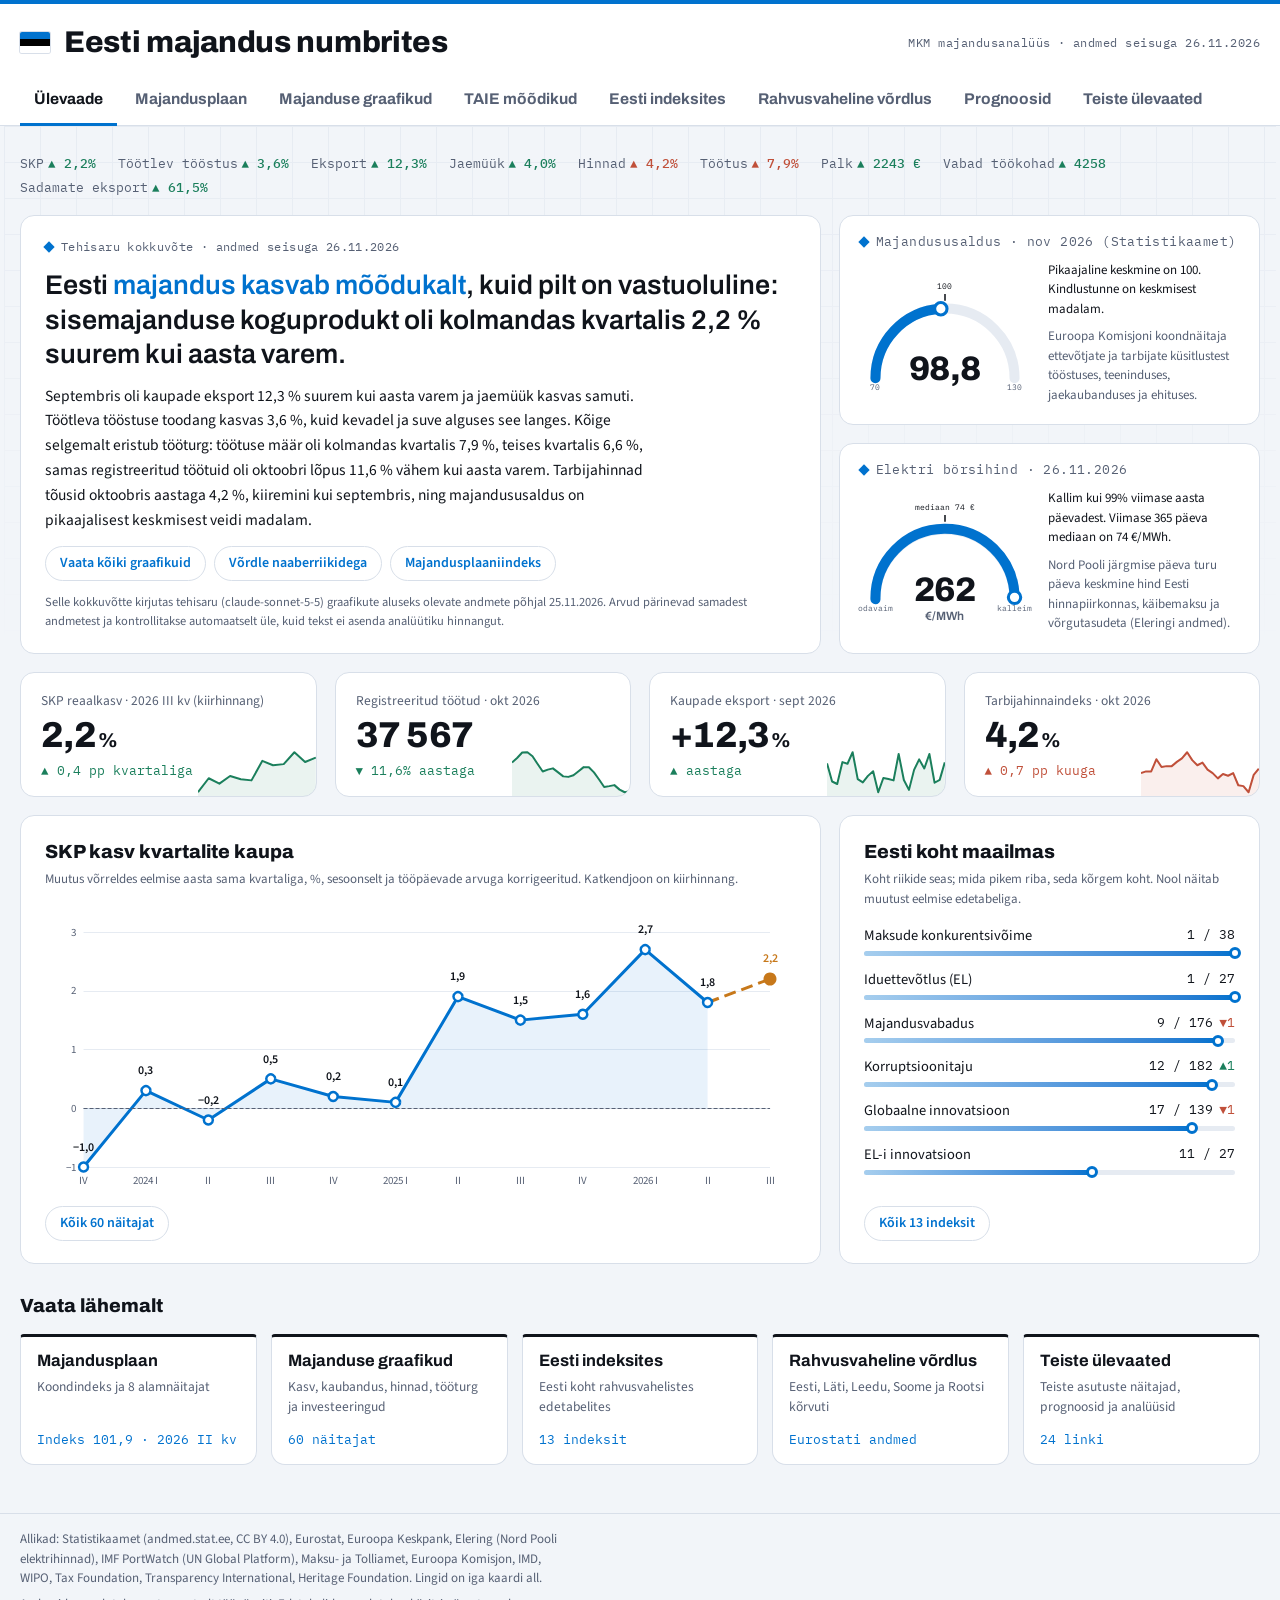
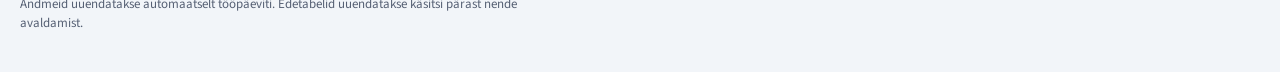
==== commit a4e5b2de: "Lisa puitmajade ja puitmööbli ekspordi kilohind Puidusektori suured ekspordiartiklid puitmajad (HS 9" ====
--- a/docs/index.html
+++ b/docs/index.html
@@ -489,7 +489,7 @@
   saast_a: ['26', '%'], ehitusload_q: ['27', ''], kasutusload_q: ['47', ''], synnid_m: ['49', ''], surmad_m: ['51', ''], mitteelamud_ehitus_q: ['48', ' tuh m²'], mitteelamud_kasutus_q: ['48', ' tuh m²'],
   vedu_q_rahvusv: '28', vedu_q_riigisis: '28', vedu_a_rahvusv: '28', vedu_a_riigisis: '28',
   eluase_q: '29', autod_m: ['30', ''], krt_q_cur: ['31', ' mln €'], krt_a_cur: ['31', ' mln €'],
-  laenuintress_m: ['32', '%'], elekter_m: ['37', ' €/MWh'], sadam_eksport_m: ['38', ' tuh t'], sadam_import_m: ['38', ' tuh t'], sadam_laevu_m: ['39', ''], autom_import_m: ['54', ' mln €'], autom_eksport_m: ['54', ' mln €'], autom_neto_robotid_m: ['54b', ' mln €'], autom_neto_toopingid_m: ['54b', ' mln €'], autom_neto_reguleerimine_m: ['54b', ' mln €'], autom_neto_konveierid_m: ['54b', ' mln €'], autom_neto_tekstiil_m: ['54b', ' mln €'], autom_neto_muud_m: ['54b', ' mln €'], gerd_a: ['45', '%'], teadlased_a: ['46', ''], kindl_toostus_m: ['40', ''], kindl_teenindus_m: ['41', ''], kindl_tarbijad_m: ['42', ''], kindl_jae_m: ['43', ''], kindl_ehitus_m: ['44', ''], voimsus_q: ['33', '%'], voimsus_q_stat: ['33', '%'],
+  laenuintress_m: ['32', '%'], elekter_m: ['37', ' €/MWh'], sadam_eksport_m: ['38', ' tuh t'], sadam_import_m: ['38', ' tuh t'], sadam_laevu_m: ['39', ''], autom_import_m: ['54', ' mln €'], puit_kokku_eur_m: ['55', ' mln €'], autom_eksport_m: ['54', ' mln €'], autom_neto_robotid_m: ['54b', ' mln €'], autom_neto_toopingid_m: ['54b', ' mln €'], autom_neto_reguleerimine_m: ['54b', ' mln €'], autom_neto_konveierid_m: ['54b', ' mln €'], autom_neto_tekstiil_m: ['54b', ' mln €'], autom_neto_muud_m: ['54b', ' mln €'], gerd_a: ['45', '%'], teadlased_a: ['46', ''], kindl_toostus_m: ['40', ''], kindl_teenindus_m: ['41', ''], kindl_tarbijad_m: ['42', ''], kindl_jae_m: ['43', ''], kindl_ehitus_m: ['44', ''], voimsus_q: ['33', '%'], voimsus_q_stat: ['33', '%'],
   maksuvolg_arv_m: ['34', ''], maksuvolg_fi_m: ['34', ''], maksuvolg_ji_m: ['34', ''],
   maksuvolg_summa_m: ['35', ' mln €'],
 };
@@ -541,6 +541,9 @@
   return { periods: s.periods.slice(lag), values: s.values.slice(lag).map((v, i) => (v == null || s.values[i] == null ? null : r1((v / s.values[i] - 1) * 100))) };
 }
 const alates = (s, y) => { const i = s.periods.findIndex((p) => aasta(p) >= y); return i < 0 ? { periods: [], values: [] } : { periods: s.periods.slice(i), values: s.values.slice(i) }; };
+// Kilohind perioodi kaupa: väärtuste summa / koguste summa (mln € / mln kg = €/kg)
+const kilohind = (eur, kg) => { const per = eur.periods.filter((p) => kg.periods.includes(p));
+  return { periods: per, values: per.map((p) => { const k = kg.values[kg.periods.indexOf(p)]; return k ? Math.round(eur.values[eur.periods.indexOf(p)] / k * 1000) / 1000 : null; }) }; };
 // teljesildi komakohad: täisarv 0, muidu nii palju kui sammul vaja (kuni 2)
 const telgKoma = (v) => { const k = (String(+(+v).toFixed(4)).split('.')[1] || '').length; return Math.min(2, k); };
 const xy = (s, extra = {}) => ({ x: s.periods.map(silt), y: s.values, ...extra });
@@ -586,6 +589,16 @@
     const kokku = per.map((p) => r1(im.values[im.periods.indexOf(p)] - e.values[e.periods.indexOf(p)]));
     const series = AUTOM_GR.map(([k, name, c]) => ({ name, c, y: joonda(per, kooS(alg(`autom_neto_${k}_m`))).map((v) => (v == null ? null : r1(v))) }));
     return { x: per.map(silt), y: kokku, series, ...extra };
+  };
+  // Puidu ja puittoodete ekspordi kilohind: pealkirjas kokku, joontena tooterühmad
+  const PUIT_GR = [['saematerjal', 'Saematerjal (4407)', '--s1'], ['ehituspuusepad', 'Ehituspuusepatooted (4418)', '--s2'],
+    ['kytus', 'Küttepuit ja graanulid (4401)', '--s3'], ['umarpuit', 'Ümarpuit (4403)', '--s4'],
+    ['puitmajad', 'Puitmajad (940610)', '--s5'], ['mobel', 'Puitmööbel', '--peer']];
+  const puitF = (alg, kooS, extra = {}) => {
+    const kh = (k) => kilohind(kooS(alg(`puit_${k}_eur_m`)), kooS(alg(`puit_${k}_kg_m`)));
+    const k = kh('kokku');
+    return xy(k, { series: [{ name: 'Puit ja puittooted kokku', y: k.values, c: '--dark-line' },
+      ...PUIT_GR.map(([g, name, c]) => ({ name, c, y: joonda(k.periods, kh(g)) }))], ...extra });
   };
   const lvlPais = (lvlS, chgS, fmt, unit, prefix, kv) => {
     const l = viimane(lvlS), c = chgS.values.length ? chgS.values.at(-1) : null;
@@ -880,6 +893,10 @@
       F: { Q: automGr((k) => alates(S(k), ALGUS), kuuKv, { note: 'Kvartal on kuude summa.' }), A: automGr(S, (s) => koonda(s, aKey, 12, sum), { note: 'Aasta on kuude summa. Poolikut aastat ei näidata.' }) },
       src: 'Eurostat Comext DS-045409', url: 'https://ec.europa.eu/eurostat/comext/newxtweb/',
       note: 'Tulbad: netoimport (import miinus eksport) kategooriate kaupa; negatiivne tulp tähendab, et eksport ületas importi. Joon: netoimport kokku. Kategooriate kaubakoodid on samad mis näitajal 54; spetsiaalmasinad on 847989.' },
+    { nr: '55', unitChip: 'eurot kilogrammi kohta', kind: 'lines', unit: ' €/kg', dec: 2, head: 'levelpct',
+      F: { M: puitF(Q, (s) => s), Q: puitF(Q, kuuKv, { note: 'Kvartali kilohind on kuude väärtuste summa jagatud koguste summaga.' }), A: puitF(S, (s) => koonda(s, aKey, 12, sum), { note: 'Aasta kilohind on kuude väärtuste summa jagatud koguste summaga. Poolikut aastat ei näidata.' }) },
+      src: 'Eurostat Comext DS-045409', url: 'https://ec.europa.eu/eurostat/comext/newxtweb/',
+      note: 'Puidu ja puittoodete (HS grupp 44) ekspordi väärtus jagatud kogusega, eksport kõikidesse riikidesse, jooksevhindades. Kilohind sõltub ka ekspordi koosseisust: kui odavama toote (nt küttepuidu) osa kasvab, langeb keskmine kilohind. Puitmajad (940610, alates 2017) ja puitmööbel (puitraamiga istmed 940161, 940169 ning puitmööbel 940330–940360) on eraldi joontena; need ei kuulu grupi 44 alla ega pealkirja summasse.' },
     { nr: '39', unitChip: 'laevakülastuste arv', kind: 'col', unit: '', dec: 0, head: 'levelpct',
       F: { M: xy(Q('sadam_laevu_m')), Q: xy(kuuKv(Q('sadam_laevu_m')), { note: 'Kvartal on kuude summa.' }), A: xy(koonda(S('sadam_laevu_m'), aKey, 12, sum), { note: 'Aasta on kuude summa. Poolikut aastat ei näidata.' }) },
       src: 'UN Global Platform; IMF PortWatch', url: 'https://portwatch.imf.org/',
@@ -1421,7 +1438,7 @@
   const base = {
     animation: false,
     textStyle: { fontFamily: t.font },
-    grid: { left: 8, right: it.kind === 'riigid' ? 56 : 14, top: it.kind === 'riigid' ? 6 : it.kind === 'stack' ? 74 : it.kind === 'lines' ? (it.series.length > 2 ? 52 : 34) : 14, bottom: 26, containLabel: true },
+    grid: { left: 8, right: it.kind === 'riigid' ? 56 : 14, top: it.kind === 'riigid' ? 6 : it.kind === 'stack' ? 74 : it.kind === 'lines' ? (it.series.length > 4 ? 74 : it.series.length > 2 ? 52 : 34) : 14, bottom: 26, containLabel: true },
     tooltip: { trigger: 'axis', backgroundColor: t.surface, borderColor: t.line, textStyle: { color: t.fg, fontSize: 12 },
       valueFormatter: fmt, axisPointer: { type: it.kind === 'bar' || it.kind === 'col' ? 'shadow' : 'line', lineStyle: { color: t.muted }, shadowStyle: { color: 'rgba(128,140,160,.12)' } } },
     xAxis: xAxisFor(it, t),
@@ -1634,6 +1651,7 @@
     return { x: per.map(silt), y: series[0].y, series, ...extra };
   };
   // Automatiseerimisseadmete aasta netoimport % sama aasta SKP-st (kuude ja kvartalite summad)
+  const kuuKvV = (s) => koonda(s, kvKey, 3, sum);
   const automSkp = (g) => {
     const n = koonda(S('autom_neto_m_' + g), aKey, 12, sum), y = koonda(S('skp_q_' + g), aKey, 4, sum);
     const per = n.periods.filter((p) => y.periods.includes(p));
@@ -1754,6 +1772,21 @@
       F: { A: riigid((g) => automSkp(g)) },
       src: 'Eurostat Comext DS-045409; SKP namq_10_gdp', url: 'https://ec.europa.eu/eurostat/comext/newxtweb/',
       note: 'Automatiseerimisseadmete (Acemoglu ja Restrepo põhiloend, HS 2012) import miinus eksport protsendina sama aasta SKP-st jooksevhindades. Kaubavahetus kõigi riikidega, ka teiste ELi riikidega. EL-27 koondit ei näidata, sest liidusisene kaubavahetus ei ole võrreldav.' },
+    { nr: '55', unitChip: 'eurot kilogrammi kohta', kind: 'lines', unit: ' €/kg', dec: 2, head: 'vrd',
+      F: { Q: riigid((g) => kilohind(kuuKvV(S('puit_eur_m_' + g)), kuuKvV(S('puit_kg_m_' + g)))),
+           A: riigid((g) => kilohind(koonda(S('puit_eur_m_' + g), aKey, 12, sum), koonda(S('puit_kg_m_' + g), aKey, 12, sum))) },
+      src: 'Eurostat Comext DS-045409', url: 'https://ec.europa.eu/eurostat/comext/newxtweb/',
+      note: 'Puidu ja puittoodete (HS grupp 44) ekspordi väärtus jagatud kogusega, eksport kõikidesse riikidesse. Riikide erinevus peegeldab suuresti ekspordi koosseisu (ümarpuit ja küttepuit on odavad, töödeldud tooted kallid). Kvartali ja aasta kilohind on kuude väärtuste summa jagatud koguste summaga.' },
+    { nr: '55b', unitChip: 'eurot kilogrammi kohta', kind: 'lines', unit: ' €/kg', dec: 2, head: 'vrd',
+      F: { Q: riigid((g) => kilohind(kuuKvV(S('puitmajad_eur_m_' + g)), kuuKvV(S('puitmajad_kg_m_' + g)))),
+           A: riigid((g) => kilohind(koonda(S('puitmajad_eur_m_' + g), aKey, 12, sum), koonda(S('puitmajad_kg_m_' + g), aKey, 12, sum))) },
+      src: 'Eurostat Comext DS-045409', url: 'https://ec.europa.eu/eurostat/comext/newxtweb/',
+      note: 'Puidust kokkupandavate ehitiste (HS 940610) ekspordi väärtus jagatud kogusega, eksport kõikidesse riikidesse. Andmed alates 2017, varem olid kõik kokkupandavad ehitised ühes koodis. Kvartali ja aasta kilohind on kuude väärtuste summa jagatud koguste summaga.' },
+    { nr: '55c', unitChip: 'eurot kilogrammi kohta', kind: 'lines', unit: ' €/kg', dec: 2, head: 'vrd',
+      F: { Q: riigid((g) => kilohind(kuuKvV(S('mobel_eur_m_' + g)), kuuKvV(S('mobel_kg_m_' + g)))),
+           A: riigid((g) => kilohind(koonda(S('mobel_eur_m_' + g), aKey, 12, sum), koonda(S('mobel_kg_m_' + g), aKey, 12, sum))) },
+      src: 'Eurostat Comext DS-045409', url: 'https://ec.europa.eu/eurostat/comext/newxtweb/',
+      note: 'Puitmööbli (puitraamiga istmed 940161, 940169 ning puitmööbel 940330–940360) ekspordi väärtus jagatud kogusega, eksport kõikidesse riikidesse. Kvartali ja aasta kilohind on kuude väärtuste summa jagatud koguste summaga.' },
     { nr: '52b', unitChip: '%, aasta varem', kind: 'lines', unit: '%', head: 'vrd', pm: true,
       F: { A: riigid((g) => muutus(S('tfp_a_' + g), 1)) },
       src: 'Euroopa Komisjon, AMECO (ZVGDF)', url: 'https://db.nomics.world/AMECO/ZVGDF',
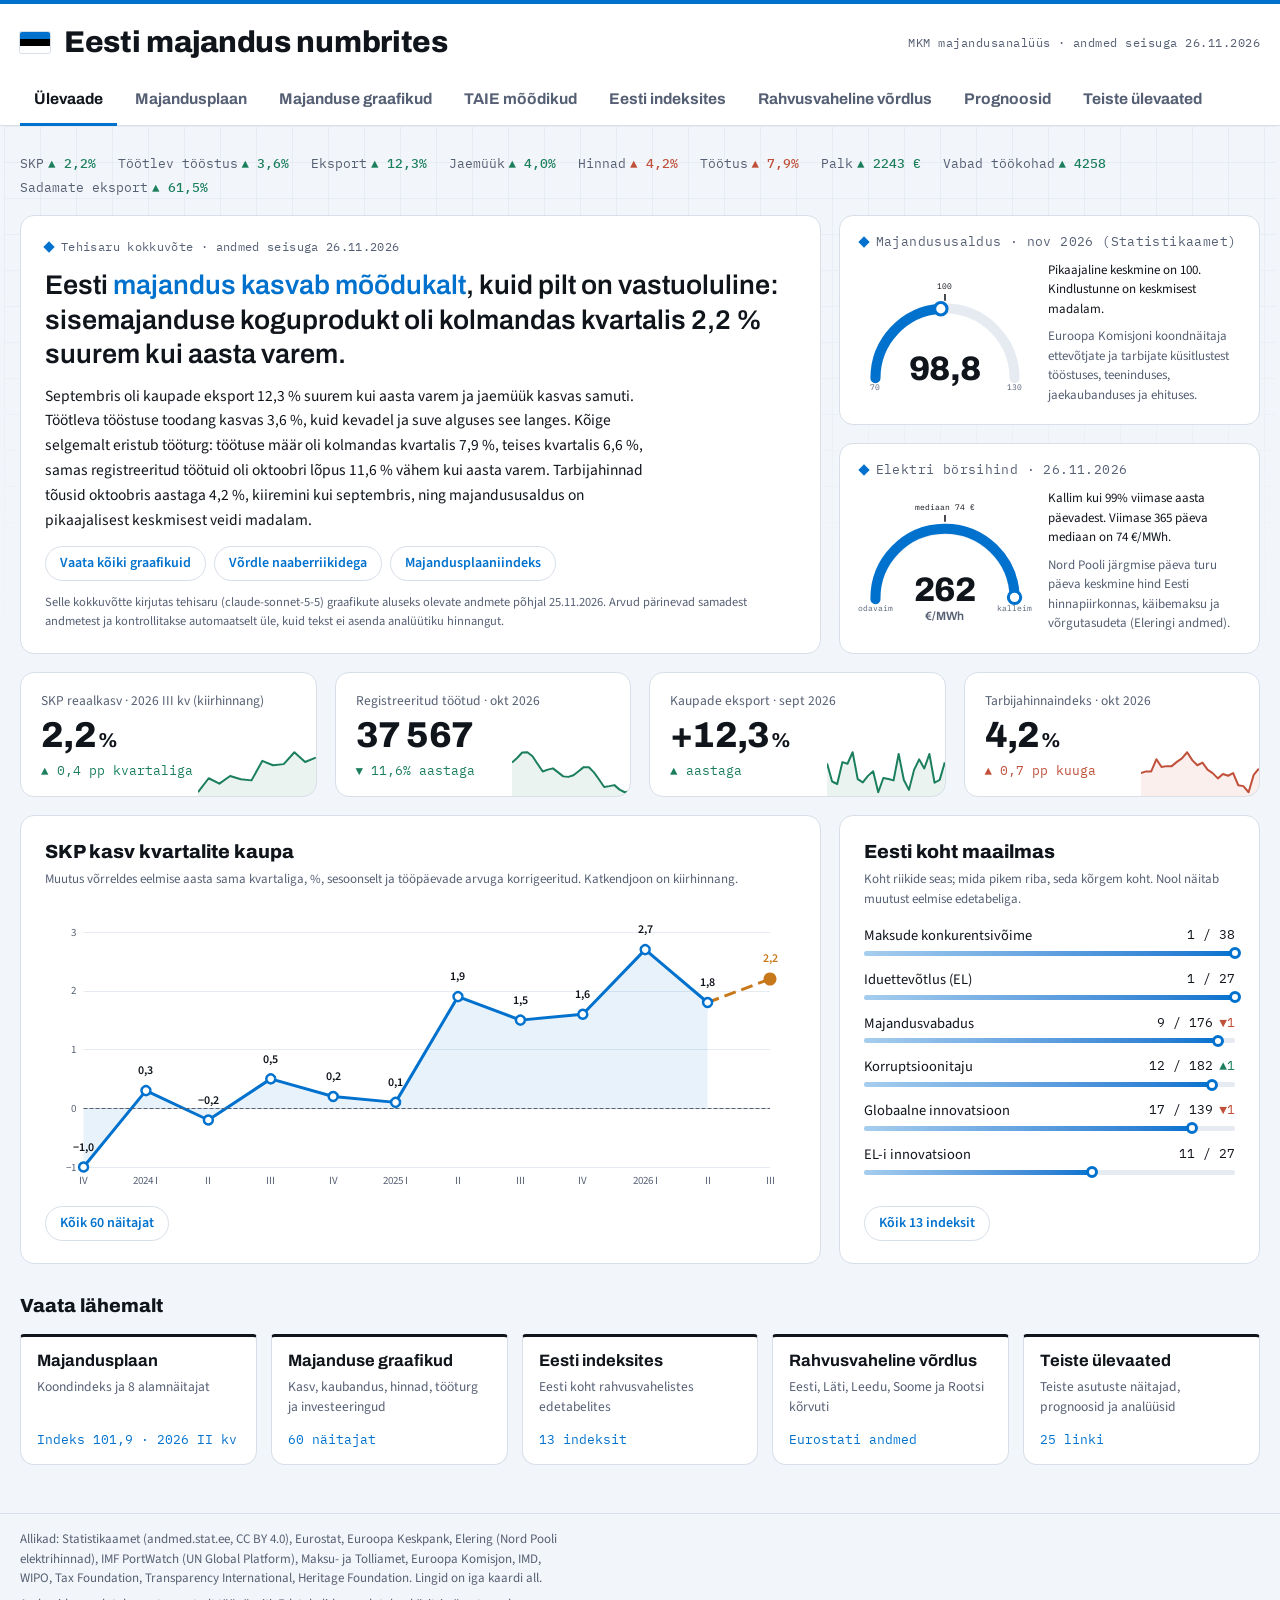
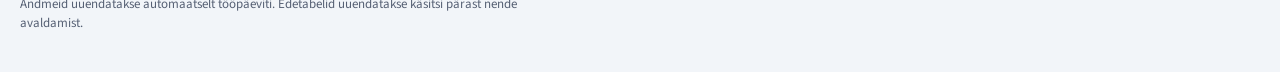
==== commit 74c9ea54: "Lisa lehele külastusstatistika (GoatCounter) Lehe vaatamisi loeb nüüd GoatCounter (konto mkm-toolaud" ====
--- a/docs/index.html
+++ b/docs/index.html
@@ -347,6 +347,11 @@
 .loadfail { background: var(--surface); border: 1px solid var(--neg); border-radius: 8px; padding: 16px; }
 .chip.warn { color: var(--s2); background: transparent; border: 1px solid currentColor; }
 </style>
+<!-- Külastusstatistika (GoatCounter): küpsisteta, IP-aadresse ei salvestata. Vaatamised loetakse
+     vahekaartide kaupa funktsioonis loendaVaade; statistika on näha aadressil mkm-toolaud.goatcounter.com -->
+<script data-goatcounter="https://mkm-toolaud.goatcounter.com/count"
+        data-goatcounter-settings='{"no_onload": true, "allow_frame": true}'
+        async src="https://gc.zgo.at/count.js" onload="window.loendaJarjekord && loendaJarjekord()"></script>
 </head>
 <body>
 
@@ -1382,7 +1387,7 @@
   head.append(el('div', 'chips', it.chips.map((x, i) => `<span class="chip${i === 1 && it.fallback ? ' warn' : ''}">${esc(x)}</span>`).join('')));
   head.append(el('div', 'headline', `<span class="big">${esc(h.big)}<small>${esc(h.unit)}</small></span><span class="per">${esc(h.per)}</span>${h.delta ? `<span class="delta">${esc(h.delta)}</span>` : ''}`));
   c.append(head);
-  const ch = el('div', 'chart' + (it.kind === 'stack' ? ' tall' : ''));
+  const ch = el('div', 'chart' + (it.kind === 'stack' || it.ryhmad ? ' tall' : ''));
   ch.setAttribute('role', 'img');
   ch.setAttribute('aria-label', `${it.title}: viimane väärtus ${h.big} ${h.unit}, ${h.per}.`);
   c.append(ch);
@@ -1438,7 +1443,7 @@
   const base = {
     animation: false,
     textStyle: { fontFamily: t.font },
-    grid: { left: 8, right: it.kind === 'riigid' ? 56 : 14, top: it.kind === 'riigid' ? 6 : it.kind === 'stack' ? 74 : it.kind === 'lines' ? (it.series.length > 4 ? 74 : it.series.length > 2 ? 52 : 34) : 14, bottom: 26, containLabel: true },
+    grid: { left: 8, right: it.kind === 'riigid' ? 56 : 14, top: it.ryhmad ? 40 : it.kind === 'riigid' ? 6 : it.kind === 'stack' ? 74 : it.kind === 'lines' ? (it.series.length > 4 ? 74 : it.series.length > 2 ? 52 : 34) : 14, bottom: 26, containLabel: true },
     tooltip: { trigger: 'axis', backgroundColor: t.surface, borderColor: t.line, textStyle: { color: t.fg, fontSize: 12 },
       valueFormatter: fmt, axisPointer: { type: it.kind === 'bar' || it.kind === 'col' ? 'shadow' : 'line', lineStyle: { color: t.muted }, shadowStyle: { color: 'rgba(128,140,160,.12)' } } },
     xAxis: xAxisFor(it, t),
@@ -1476,6 +1481,42 @@
       ...it.series.map((s) => ({ type: 'bar', name: s.name, stack: 'panus', data: s.y, barCategoryGap: '25%', itemStyle: { color: t.get(s.c), borderColor: t.surface, borderWidth: 0.5 } })),
       { type: 'line', name: it.stackJoon || 'SKP kasv kokku, %', data: it.y, showSymbol: true, symbol: 'circle', symbolSize: 5, lineStyle: { color: t.fg, width: 1.5 }, itemStyle: { color: t.fg }, z: 5 },
     ];
+  } else if (it.kind === 'riigid' && it.ryhmad) {
+    // Mitu tooterühma riigi kohta: iga rühm oma värvi tulbana, Eesti viimasel perioodil
+    const perS = (x) => ({ Q: x + ' kv', H: x + ' pa' }[it.freq] || x);
+    const riigid = it.series.filter((s) => s.riik).map((s) => s.name);
+    const tagavara = {}; // riik -> periood, kui tema väärtus on varasemast perioodist
+    const grupid = it.ryhmad.map((r) => {
+      const i = lastIdx(r.d.y || []);
+      // periood legendis ainult siis, kui see erineb pealkirja perioodist
+      return { name: r.name + (i >= 0 && r.d.x[i] !== it.x[lastIdx(it.y)] ? ` (${perS(r.d.x[i])})` : ''), c: r.c,
+        v: riigid.map((n) => {
+          const s = (r.d.series || []).find((x) => x.name === n);
+          if (!s || i < 0) return null;
+          if (s.y[i] != null) return s.y[i];
+          const j = lastIdx(s.y);
+          if (j < 0) return null;
+          tagavara[n] = tagavara[n] || perS(r.d.x[j]);
+          return s.y[j];
+        }) };
+    });
+    const sildid = riigid.map((n) => (tagavara[n] ? `${n} (${tagavara[n]})` : n));
+    const vf = (v) => (v == null ? '–' : nf(dec).format(v) + it.unit);
+    // Üksik väga suur väärtus (üle 2× järgmisest) ei veni telge: telg lõpeb järgmise suurima juures,
+    // suur tulp lõigatakse ära ja tema tegelik väärtus kirjutatakse tulba sisse
+    const koik = grupid.flatMap((g) => g.v).filter((v) => v != null).sort((a, b) => b - a);
+    const lagi = koik.length > 2 && koik[0] > 2 * koik[1] ? Math.ceil(koik[1] * 1.3) : null;
+    base.legend = { ...legend, itemHeight: 8, icon: 'roundRect' };
+    base.tooltip = { ...base.tooltip, trigger: 'axis', axisPointer: { type: 'shadow', shadowStyle: { color: 'rgba(128,140,160,.12)' } },
+      formatter: (ps) => esc(sildid[ps[0].dataIndex]) + ps.map((p) => `<br>${p.marker}${esc(p.seriesName)}: <b>${vf(p.data && p.data.tegelik != null ? p.data.tegelik : p.value)}</b>`).join('') };
+    base.xAxis = { type: 'value', min: 0, max: lagi ?? undefined, splitLine: { lineStyle: { color: t.grid } },
+      axisLabel: { color: t.muted, fontSize: 11, hideOverlap: true, formatter: (v) => nf(telgKoma(v)).format(v) } };
+    base.yAxis = { type: 'category', inverse: true, data: sildid, axisTick: { show: false }, axisLine: { lineStyle: { color: t.line } },
+      axisLabel: { color: t.muted, fontSize: 12, formatter: (v) => (v.startsWith('Eesti') ? `{ee|${v}}` : v.replace(' (', '\n(')), rich: { ee: { color: t.fg, fontWeight: 700, fontSize: 12 } } } };
+    base.series = grupid.map((g) => ({ type: 'bar', name: g.name, barGap: '15%', barCategoryGap: '28%',
+      data: g.v.map((v) => (lagi != null && v != null && v > lagi ? { value: lagi, tegelik: v,
+        label: { position: 'insideRight', color: '#fff', fontWeight: 700, formatter: () => nf(dec).format(v) + ' ›' } } : v)),
+      itemStyle: { color: t.get(g.c) }, label: { show: true, position: 'right', distance: 4, color: t.fg, fontSize: 11, formatter: (p) => (p.value == null ? '' : nf(dec).format(p.value)) } }));
   } else if (it.kind === 'riigid') {
     // Iga riigi väärtus Eesti viimasel perioodil; kui riigil see puudub, tema viimane periood (sulgudes)
     const perS = (j) => ({ Q: it.x[j] + ' kv', H: it.x[j] + ' pa' }[it.freq] || it.x[j]);
@@ -1652,6 +1693,12 @@
   };
   // Automatiseerimisseadmete aasta netoimport % sama aasta SKP-st (kuude ja kvartalite summad)
   const kuuKvV = (s) => koonda(s, kvKey, 3, sum);
+  // Puidu, puitmajade ja puitmööbli kilohind riigiti; pealkiri ja järjestus HS 44 järgi
+  const puitKh = (k, g, koo) => kilohind(koo(S(`${k}_eur_m_${g}`)), koo(S(`${k}_kg_m_${g}`)));
+  const puitVrd = (koo) => riigid((g) => puitKh('puit', g, koo), { ryhmad: [
+    { name: 'Puit ja puittooted', c: '--s1', d: riigid((g) => puitKh('puit', g, koo)) },
+    { name: 'Puitmajad', c: '--s2', d: riigid((g) => puitKh('puitmajad', g, koo)) },
+    { name: 'Puitmööbel', c: '--s3', d: riigid((g) => puitKh('mobel', g, koo)) }] });
   const automSkp = (g) => {
     const n = koonda(S('autom_neto_m_' + g), aKey, 12, sum), y = koonda(S('skp_q_' + g), aKey, 4, sum);
     const per = n.periods.filter((p) => y.periods.includes(p));
@@ -1773,20 +1820,9 @@
       src: 'Eurostat Comext DS-045409; SKP namq_10_gdp', url: 'https://ec.europa.eu/eurostat/comext/newxtweb/',
       note: 'Automatiseerimisseadmete (Acemoglu ja Restrepo põhiloend, HS 2012) import miinus eksport protsendina sama aasta SKP-st jooksevhindades. Kaubavahetus kõigi riikidega, ka teiste ELi riikidega. EL-27 koondit ei näidata, sest liidusisene kaubavahetus ei ole võrreldav.' },
     { nr: '55', unitChip: 'eurot kilogrammi kohta', kind: 'lines', unit: ' €/kg', dec: 2, head: 'vrd',
-      F: { Q: riigid((g) => kilohind(kuuKvV(S('puit_eur_m_' + g)), kuuKvV(S('puit_kg_m_' + g)))),
-           A: riigid((g) => kilohind(koonda(S('puit_eur_m_' + g), aKey, 12, sum), koonda(S('puit_kg_m_' + g), aKey, 12, sum))) },
+      F: { Q: puitVrd((e) => kuuKvV(e)), A: puitVrd((e) => koonda(e, aKey, 12, sum)) },
       src: 'Eurostat Comext DS-045409', url: 'https://ec.europa.eu/eurostat/comext/newxtweb/',
-      note: 'Puidu ja puittoodete (HS grupp 44) ekspordi väärtus jagatud kogusega, eksport kõikidesse riikidesse. Riikide erinevus peegeldab suuresti ekspordi koosseisu (ümarpuit ja küttepuit on odavad, töödeldud tooted kallid). Kvartali ja aasta kilohind on kuude väärtuste summa jagatud koguste summaga.' },
-    { nr: '55b', unitChip: 'eurot kilogrammi kohta', kind: 'lines', unit: ' €/kg', dec: 2, head: 'vrd',
-      F: { Q: riigid((g) => kilohind(kuuKvV(S('puitmajad_eur_m_' + g)), kuuKvV(S('puitmajad_kg_m_' + g)))),
-           A: riigid((g) => kilohind(koonda(S('puitmajad_eur_m_' + g), aKey, 12, sum), koonda(S('puitmajad_kg_m_' + g), aKey, 12, sum))) },
-      src: 'Eurostat Comext DS-045409', url: 'https://ec.europa.eu/eurostat/comext/newxtweb/',
-      note: 'Puidust kokkupandavate ehitiste (HS 940610) ekspordi väärtus jagatud kogusega, eksport kõikidesse riikidesse. Andmed alates 2017, varem olid kõik kokkupandavad ehitised ühes koodis. Kvartali ja aasta kilohind on kuude väärtuste summa jagatud koguste summaga.' },
-    { nr: '55c', unitChip: 'eurot kilogrammi kohta', kind: 'lines', unit: ' €/kg', dec: 2, head: 'vrd',
-      F: { Q: riigid((g) => kilohind(kuuKvV(S('mobel_eur_m_' + g)), kuuKvV(S('mobel_kg_m_' + g)))),
-           A: riigid((g) => kilohind(koonda(S('mobel_eur_m_' + g), aKey, 12, sum), koonda(S('mobel_kg_m_' + g), aKey, 12, sum))) },
-      src: 'Eurostat Comext DS-045409', url: 'https://ec.europa.eu/eurostat/comext/newxtweb/',
-      note: 'Puitmööbli (puitraamiga istmed 940161, 940169 ning puitmööbel 940330–940360) ekspordi väärtus jagatud kogusega, eksport kõikidesse riikidesse. Kvartali ja aasta kilohind on kuude väärtuste summa jagatud koguste summaga.' },
+      note: 'Ekspordi väärtus jagatud kogusega, eksport kõikidesse riikidesse. Puit ja puittooted = HS grupp 44; puitmajad = HS 940610 (alates 2017); puitmööbel = puitraamiga istmed (940161, 940169) ja puitmööbel (940330–940360). Pealkirjas ja järjestuses puit ja puittooted. Kilohind peegeldab suuresti ekspordi koosseisu. Kvartali ja aasta kilohind on kuude väärtuste summa jagatud koguste summaga. Kui üks väärtus on teistest üle kahe korra suurem (nt Soome väikese mahuga mööbliekspordi kilohind), on selle tulp telje lõpus ära lõigatud (›) ja tegelik väärtus kirjas tulba sees.' },
     { nr: '52b', unitChip: '%, aasta varem', kind: 'lines', unit: '%', head: 'vrd', pm: true,
       F: { A: riigid((g) => muutus(S('tfp_a_' + g), 1)) },
       src: 'Euroopa Komisjon, AMECO (ZVGDF)', url: 'https://db.nomics.world/AMECO/ZVGDF',
@@ -2333,6 +2369,25 @@
     else { ootel.set(c.dom, c); laisk.observe(c.dom); }
   });
 }
+// Vahekaardi vaatamine külastusstatistikasse (sama vahekaarti järjest ei loeta topelt).
+// Kui skript pole veel laadinud või on blokeeritud, ootab vaatamine järjekorras ega tekita viga.
+let viimaneVaade = null; const vaadeteJarjekord = [];
+function loendaVaade(key) {
+  if (key === viimaneVaade) return;
+  viimaneVaade = key;
+  vaadeteJarjekord.push(key);
+  loendaJarjekord();
+}
+function loendaJarjekord() {
+  try {
+    if (!window.goatcounter || !window.goatcounter.count) return;
+    while (vaadeteJarjekord.length) {
+      const k = vaadeteJarjekord.shift();
+      const nupp = document.getElementById('tab-' + k);
+      window.goatcounter.count({ path: '/' + k, title: nupp ? nupp.textContent.trim() : k });
+    }
+  } catch (e) {}
+}
 function show(key, focus) {
   tabs.forEach((b) => {
     const on = b.dataset.key === key;
@@ -2342,6 +2397,7 @@
     if (on && focus) b.focus();
   });
   try { history.replaceState(null, '', '#' + key); } catch (e) {}
+  loendaVaade(key);
   if (EHITA[key]) { EHITA[key](); EHITA[key] = null; }
   requestAnimationFrame(() => renderPanel(key));
 }
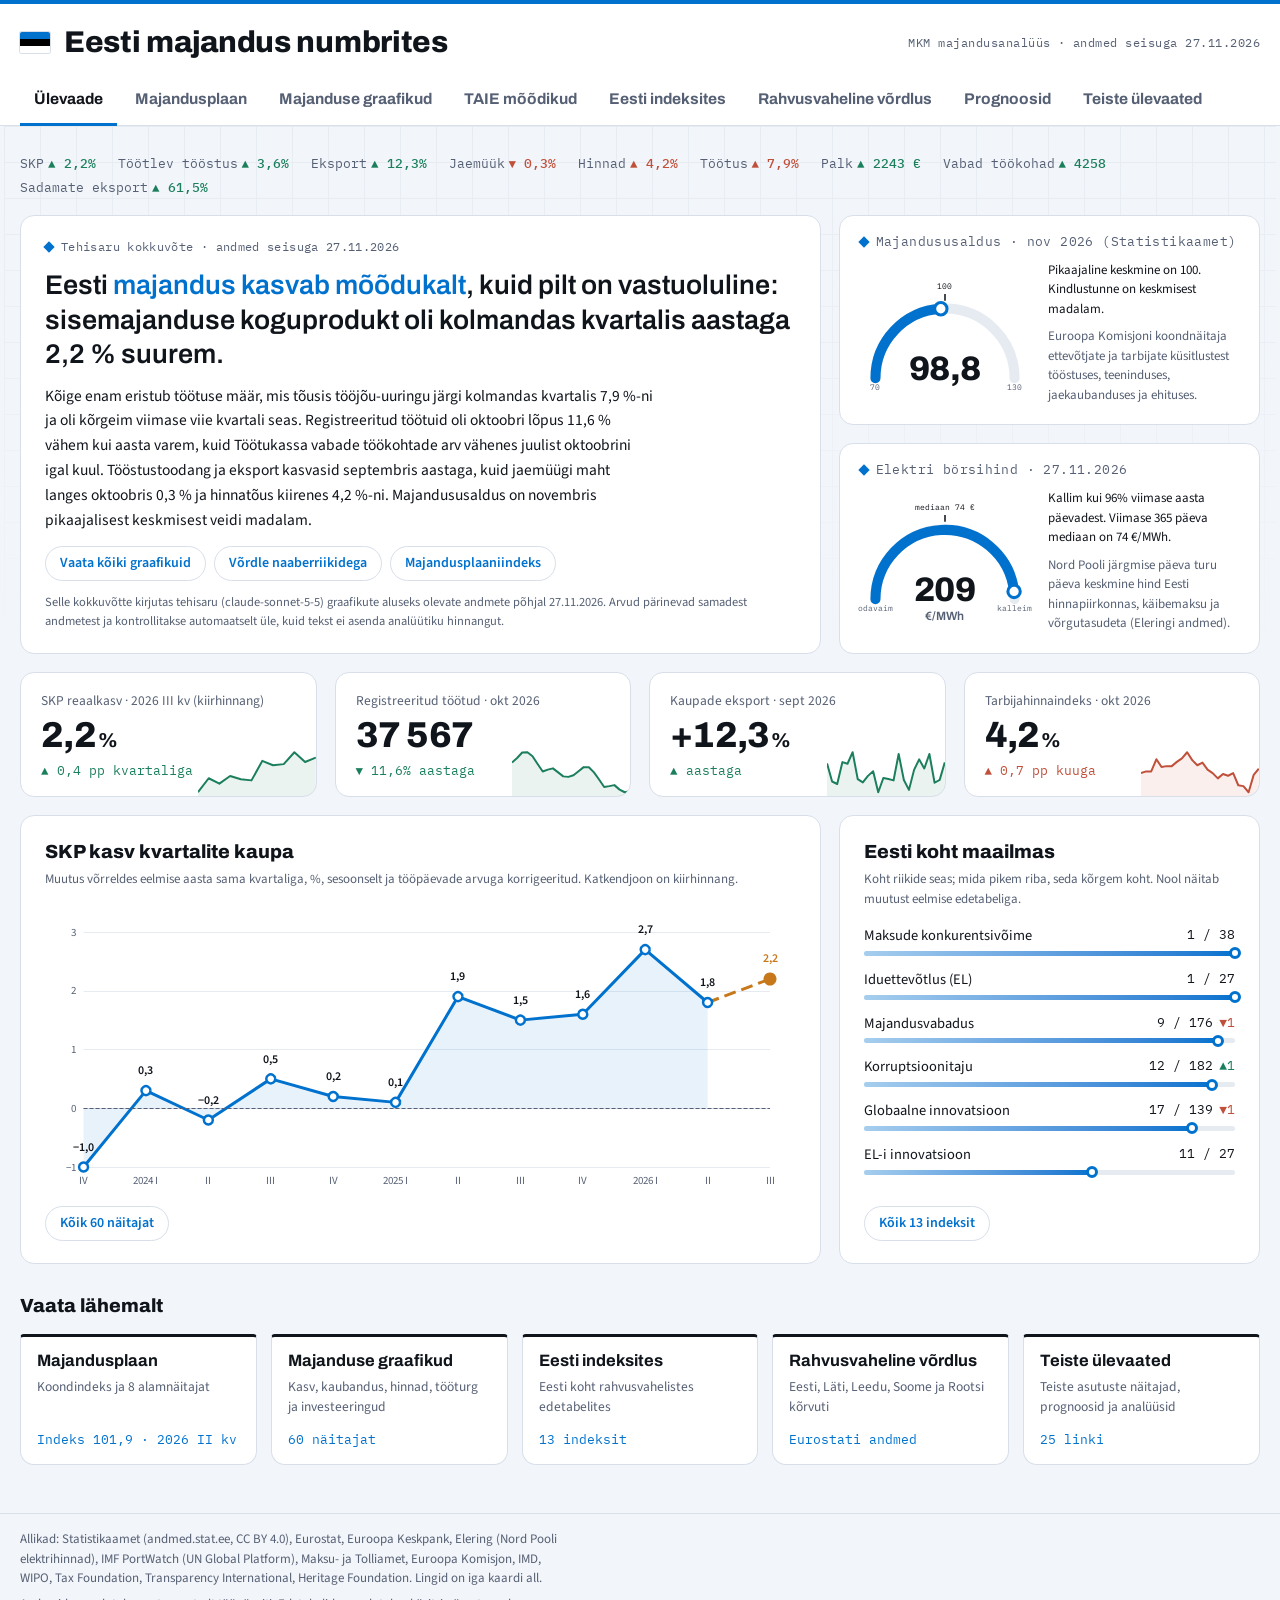
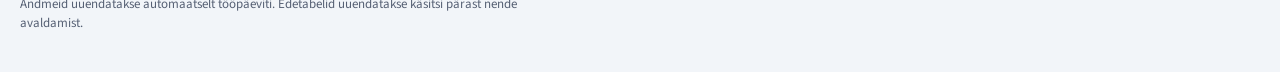
==== commit dda0b758: "Näita muutusi graafikute lehel tulpadena Muutuste (kasv, aastamuutus) graafikud olid joontena, mida " ====
--- a/docs/index.html
+++ b/docs/index.html
@@ -748,7 +748,7 @@
     { nr: '24', unitChip: 'panus, protsendipunkti', kind: 'stack', unit: '%', head: 'yoy',
       F: { Q: panus('q'), A: panus('a') },
       src: 'Statistikaamet RAA0042', url: SA('RAA0042'), note: 'Tulbad: tegevusalade panus SKP aastakasvu. Joon: SKP reaalkasv kokku, %.' },
-    { nr: '31', unitChip: 'nominaalmuutus, %', kind: 'lines', unit: '%', head: 'yoy',
+    { nr: '31', unitChip: 'nominaalmuutus, %', kind: 'tulbad', unit: '%', head: 'yoy',
       F: { Q: xy(krtQ, { series: [{ name: 'Kogurahvatulu', y: krtQ.values, c: '--s1' }, { name: 'SKP jooksevhindades', y: joonda(krtQ.periods, skpNQ), c: '--s2' }] }),
            A: xy(krtA, { series: [{ name: 'Kogurahvatulu', y: krtA.values, c: '--s1' }, { name: 'SKP jooksevhindades', y: joonda(krtA.periods, skpNA), c: '--s2' }] }) },
       src: 'Statistikaamet RAA0012', url: SA('RAA0012'), note: 'Jooksevhindades, seega sisaldab hinnamuutust.' },
@@ -762,8 +762,8 @@
       src: 'Eurostat teibs070', url: 'https://ec.europa.eu/eurostat/databrowser/view/teibs070/default/table' },
     { nr: '20b', unitChip: 'mahu muutus aasta varem, %', kind: 'bar', unit: '%', head: 'custom', F: jaemF,
       src: 'Statistikaamet KM020', url: SA('KM020'), note: 'Jaekaubandus v.a mootorsõidukid (G47), mahuindeks püsivhindades. Kvartali ja aasta muutus on arvutatud kuuindeksite keskmisest. Sesoonselt korrigeerimata.' },
-    { nr: '20', unitChip: '%, aasta varem', kind: 'lines', unit: '%', head: 'yoy',
-      F: { Q: xy(Q('jae_q_G47'), { series: [{ name: 'Jaekaubandus (G47)', y: Q('jae_q_G47').values, c: '--s1' }, { name: 'Mootorsõidukid (G45)', y: joonda(Q('jae_q_G47').periods, Q('jae_q_G45')), c: '--s2' }, { name: 'Kokku (G45+G47)', y: joonda(Q('jae_q_G47').periods, Q('jae_q_G45_47')), c: '--s3' }] }) },
+    { nr: '20', unitChip: '%, aasta varem', kind: 'tulbad', unit: '%', head: 'yoy',
+      F: { Q: xy(Q('jae_q_G47'), { series: [{ name: 'Jaekaubandus (G47)', y: Q('jae_q_G47').values, c: '--s1' }, { name: 'Mootorsõidukid (G45)', y: joonda(Q('jae_q_G47').periods, Q('jae_q_G45')), c: '--s2' }, { name: 'Kokku (G45+G47)', y: joonda(Q('jae_q_G47').periods, Q('jae_q_G45_47')), c: '--s3', joon: true }] }) },
       src: 'Statistikaamet KM0102', url: SA('KM0102'), note: 'Püsivhindades. Pealkirjas jaekaubandus ilma mootorsõidukiteta (G47).' },
     { nr: '26', unitChip: '% kasutatavast tulust', kind: 'line', unit: '%', head: 'level',
       F: { A: xy(S('saast_a')) },
@@ -796,10 +796,10 @@
       F: { M: xy(alates(autoM, ALGUS)), Q: xy(alates(autoQ, ALGUS)), A: xy(autoA) },
       src: 'Statistikaamet TS322', url: SA('TS322'), note: 'Esmaselt registreeritud uued sõiduautod. Kvartal ja aasta on kuude summa. Suurte autoparkide tehingud tekitavad hüppeid.' },
 
-    { nr: '3', unitChip: 'reaalkasv, %', kind: 'lines', unit: '%', head: 'yoy',
-      F: { Q: xy(Q('eksp_q'), { series: [{ name: 'Kokku', y: Q('eksp_q').values, c: '--s1' }, { name: 'Kaubad', y: Q('ekspK_q').values, c: '--s2' }, { name: 'Teenused', y: Q('ekspT_q').values, c: '--s3' }] }),
-           A: xy(S('eksp_a'), { series: [{ name: 'Kokku', y: S('eksp_a').values, c: '--s1' }, { name: 'Kaubad', y: S('ekspK_a').values, c: '--s2' }, { name: 'Teenused', y: S('ekspT_a').values, c: '--s3' }] }) },
-      src: 'Statistikaamet RAA0061', url: SA('RAA0061'), note: 'Pealkirjas kogu eksport. Aheldatud väärtuse muutus.' },
+    { nr: '3', unitChip: 'reaalkasv, %', kind: 'tulbad', unit: '%', head: 'yoy',
+      F: { Q: xy(Q('eksp_q'), { series: [{ name: 'Kokku', y: Q('eksp_q').values, c: '--s1', joon: true }, { name: 'Kaubad', y: Q('ekspK_q').values, c: '--s1' }, { name: 'Teenused', y: Q('ekspT_q').values, c: '--s2' }] }),
+           A: xy(S('eksp_a'), { series: [{ name: 'Kokku', y: S('eksp_a').values, c: '--s1', joon: true }, { name: 'Kaubad', y: S('ekspK_a').values, c: '--s1' }, { name: 'Teenused', y: S('ekspT_a').values, c: '--s2' }] }) },
+      src: 'Statistikaamet RAA0061', url: SA('RAA0061'), note: 'Pealkirjas kogu eksport (joon). Aheldatud väärtuse muutus.' },
     { nr: '4', unitChip: 'muutus aasta varem, %', kind: 'bar', unit: '%', head: 'custom', F: kaupF('kaup_m'),
       src: 'Statistikaamet VKK10', url: 'https://andmed.stat.ee/et/statsql/VKK10', note: 'Väliskaubandusstatistika, jooksevhindades. Kvartal ja aasta on kuude summa. Viimased kuud on esialgsed ja võivad muutuda.' },
     { nr: '4b', unitChip: 'muutus aasta varem, %', kind: 'bar', unit: '%', head: 'custom', F: kaupF('kaupEE_m'),
@@ -858,20 +858,20 @@
       F: { A: xy(S('tfp_a_ee'), { series: [{ name: 'Eesti', y: S('tfp_a_ee').values, c: '--s1' }, { name: 'EL-27', y: joonda(S('tfp_a_ee').periods, S('tfp_a_eu')), c: '--peer' }] }) },
       src: 'Euroopa Komisjon, AMECO (ZVGDF)', url: 'https://db.nomics.world/AMECO/ZVGDF',
       note: 'Kogu majanduse kogutootlikkus: see osa toodangu kasvust, mida tööjõu ja kapitali kasv ei selgita. Euroopa Komisjoni arvutus tootmisfunktsiooni meetodil; komisjoni prognoosiaastaid ei näidata. Viimaste aastate väärtused muutuvad iga uue väljaandega.' },
-    { nr: '52b', unitChip: '%, aasta varem', kind: 'lines', unit: '%', head: 'yoy', ref: 0,
+    { nr: '52b', unitChip: '%, aasta varem', kind: 'tulbad', unit: '%', head: 'yoy', ref: 0,
       F: { A: xy(muutus(S('tfp_a_ee'), 1), { series: [{ name: 'Eesti', y: muutus(S('tfp_a_ee'), 1).values, c: '--s1' }, { name: 'EL-27', y: joonda(muutus(S('tfp_a_ee'), 1).periods, muutus(S('tfp_a_eu'), 1)), c: '--peer' }] }) },
       src: 'Euroopa Komisjon, AMECO (ZVGDF)', url: 'https://db.nomics.world/AMECO/ZVGDF',
       note: 'Kogutootlikkuse indeksi (näitaja 52) muutus eelmise aastaga võrreldes.' },
-    { nr: '17', unitChip: '%, aasta varem', kind: 'lines', unit: '%', head: 'yoy',
+    { nr: '17', unitChip: '%, aasta varem', kind: 'tulbad', unit: '%', head: 'yoy',
       F: { Q: xy(Q('ulc_nom_q'), { series: [{ name: 'Nominaalne', y: Q('ulc_nom_q').values, c: '--s1' }, { name: 'Reaalne', y: joonda(Q('ulc_nom_q').periods, Q('ulc_real_q')), c: '--s2' }], note: 'Sesoonselt korrigeeritud.' }),
            A: xy(S('ulc_nom_a'), { series: [{ name: 'Nominaalne', y: S('ulc_nom_a').values, c: '--s1' }, { name: 'Reaalne', y: joonda(S('ulc_nom_a').periods, S('ulc_real_a')), c: '--s2' }] }) },
       src: 'Statistikaamet RAL0013', url: SA('RAL0013'), note: 'Pealkirjas nominaalne tööjõu ühikukulu.' },
 
-    { nr: '9', unitChip: '%, aasta varem', kind: 'line', unit: '%', head: 'yoy',
+    { nr: '9', unitChip: '%, aasta varem', kind: 'bar', unit: '%', head: 'yoy',
       F: { M: xy(Q('thi_m')), Q: xy(koonda(Q('thi_m'), kvKey, 3, (v) => r1(mean(v))), { note: 'Kvartali kuude aastamuutuste keskmine.' }),
            A: xy(S('thi_a'), { src: 'Statistikaamet IA001', url: SA('IA001') }) },
       src: 'Statistikaamet IA021', url: SA('IA021') },
-    { nr: '23', unitChip: '%, aasta varem', kind: 'lines', unit: '%', head: 'yoy',
+    { nr: '23', unitChip: '%, aasta varem', kind: 'tulbad', unit: '%', head: 'yoy',
       F: { M: xy(ppiM('kokku'), { series: [{ name: 'Tööstus kokku', y: ppiM('kokku').values, c: '--s1' }, { name: 'Töötlev tööstus', y: joonda(ppiM('kokku').periods, ppiM('c')), c: '--s2' }] }),
            Q: xy(ppiQ('kokku'), { series: [{ name: 'Tööstus kokku', y: ppiQ('kokku').values, c: '--s1' }, { name: 'Töötlev tööstus', y: joonda(ppiQ('kokku').periods, ppiQ('c')), c: '--s2' }], note: 'Kvartalimuutus kuuindeksite keskmisest.' }),
            A: xy(S('ppi_a_kokku'), { series: [{ name: 'Tööstus kokku', y: S('ppi_a_kokku').values, c: '--s1' }, { name: 'Töötlev tööstus', y: joonda(S('ppi_a_kokku').periods, S('ppi_a_c')), c: '--s2' }], src: 'Statistikaamet IA029', url: SA('IA029') }) },
@@ -1421,7 +1421,7 @@
 function xAxisFor(it, t) {
   const yearly = it.x[0].length === 4;
   return {
-    type: 'category', data: it.x, boundaryGap: it.kind === 'bar' || it.kind === 'col',
+    type: 'category', data: it.x, boundaryGap: it.kind === 'bar' || it.kind === 'col' || it.kind === 'tulbad',
     axisLine: { lineStyle: { color: t.line } }, axisTick: { show: false },
     axisLabel: {
       color: t.muted, fontSize: 11, hideOverlap: true,
@@ -1443,9 +1443,9 @@
   const base = {
     animation: false,
     textStyle: { fontFamily: t.font },
-    grid: { left: 8, right: it.kind === 'riigid' ? 56 : 14, top: it.ryhmad ? 40 : it.kind === 'riigid' ? 6 : it.kind === 'stack' ? 74 : it.kind === 'lines' ? (it.series.length > 4 ? 74 : it.series.length > 2 ? 52 : 34) : 14, bottom: 26, containLabel: true },
+    grid: { left: 8, right: it.kind === 'riigid' ? 56 : 14, top: it.ryhmad ? 40 : it.kind === 'riigid' ? 6 : it.kind === 'stack' ? 74 : it.kind === 'lines' || it.kind === 'tulbad' ? (it.series.length > 4 ? 74 : it.series.length > 2 ? 52 : 34) : 14, bottom: 26, containLabel: true },
     tooltip: { trigger: 'axis', backgroundColor: t.surface, borderColor: t.line, textStyle: { color: t.fg, fontSize: 12 },
-      valueFormatter: fmt, axisPointer: { type: it.kind === 'bar' || it.kind === 'col' ? 'shadow' : 'line', lineStyle: { color: t.muted }, shadowStyle: { color: 'rgba(128,140,160,.12)' } } },
+      valueFormatter: fmt, axisPointer: { type: it.kind === 'bar' || it.kind === 'col' || it.kind === 'tulbad' ? 'shadow' : 'line', lineStyle: { color: t.muted }, shadowStyle: { color: 'rgba(128,140,160,.12)' } } },
     xAxis: xAxisFor(it, t),
     yAxis: { type: 'value', scale: it.scale || (it.kind === 'line' && !it.ref && it.unit !== '%'), splitLine: { lineStyle: { color: t.grid } },
       axisLabel: { color: t.muted, fontSize: 11, formatter: (v) => nf(telgKoma(v)).format(v) } },
@@ -1538,6 +1538,14 @@
       data: rows.map((r) => ({ value: r.v - ref, label: r.v - ref < 0 ? { position: 'left' } : undefined, itemStyle: { color: r.ee ? t.s1 : r.riik ? t.peer : 'transparent', borderColor: r.riik ? undefined : t.muted, borderWidth: r.riik ? 0 : 1.5, borderType: 'dashed' } })),
       label: { show: true, position: 'right', distance: 6, color: t.fg, fontSize: 12, formatter: (p) => sgnFmt(rows[p.dataIndex].v) },
       markLine: it.ref != null ? { silent: true, symbol: 'none', label: { show: false }, lineStyle: { color: t.muted, type: 'dashed' }, data: [{ xAxis: 0 }] } : undefined }];
+  } else if (it.kind === 'tulbad') {
+    // Mitme rea muutused kõrvuti tulpadena (iga rida oma värviga)
+    base.legend = { ...legend, itemHeight: 8, icon: 'roundRect' };
+    const tihe = it.x.length * it.series.filter((s) => !s.joon).length > 90;
+    // joon: true – kokkuvõttev rida (nt kokku) joonena üle komponentide tulpade
+    base.series = it.series.map((s) => (s.joon
+      ? { type: 'line', name: s.name, data: s.y, showSymbol: true, symbol: 'circle', symbolSize: 4, lineStyle: { color: t.fg, width: 1.5 }, itemStyle: { color: t.fg }, z: 5 }
+      : { type: 'bar', name: s.name, data: s.y, barGap: tihe ? '0%' : '10%', barCategoryGap: tihe ? '15%' : '28%', itemStyle: { color: t.get(s.c) } }));
   } else if (it.kind === 'lines') {
     base.legend = legend;
     base.series = it.series.map((s) => ({ type: 'line', name: s.name, data: s.y, showSymbol: false, lineStyle: { width: 2, color: t.get(s.c) }, itemStyle: { color: t.get(s.c) } }));
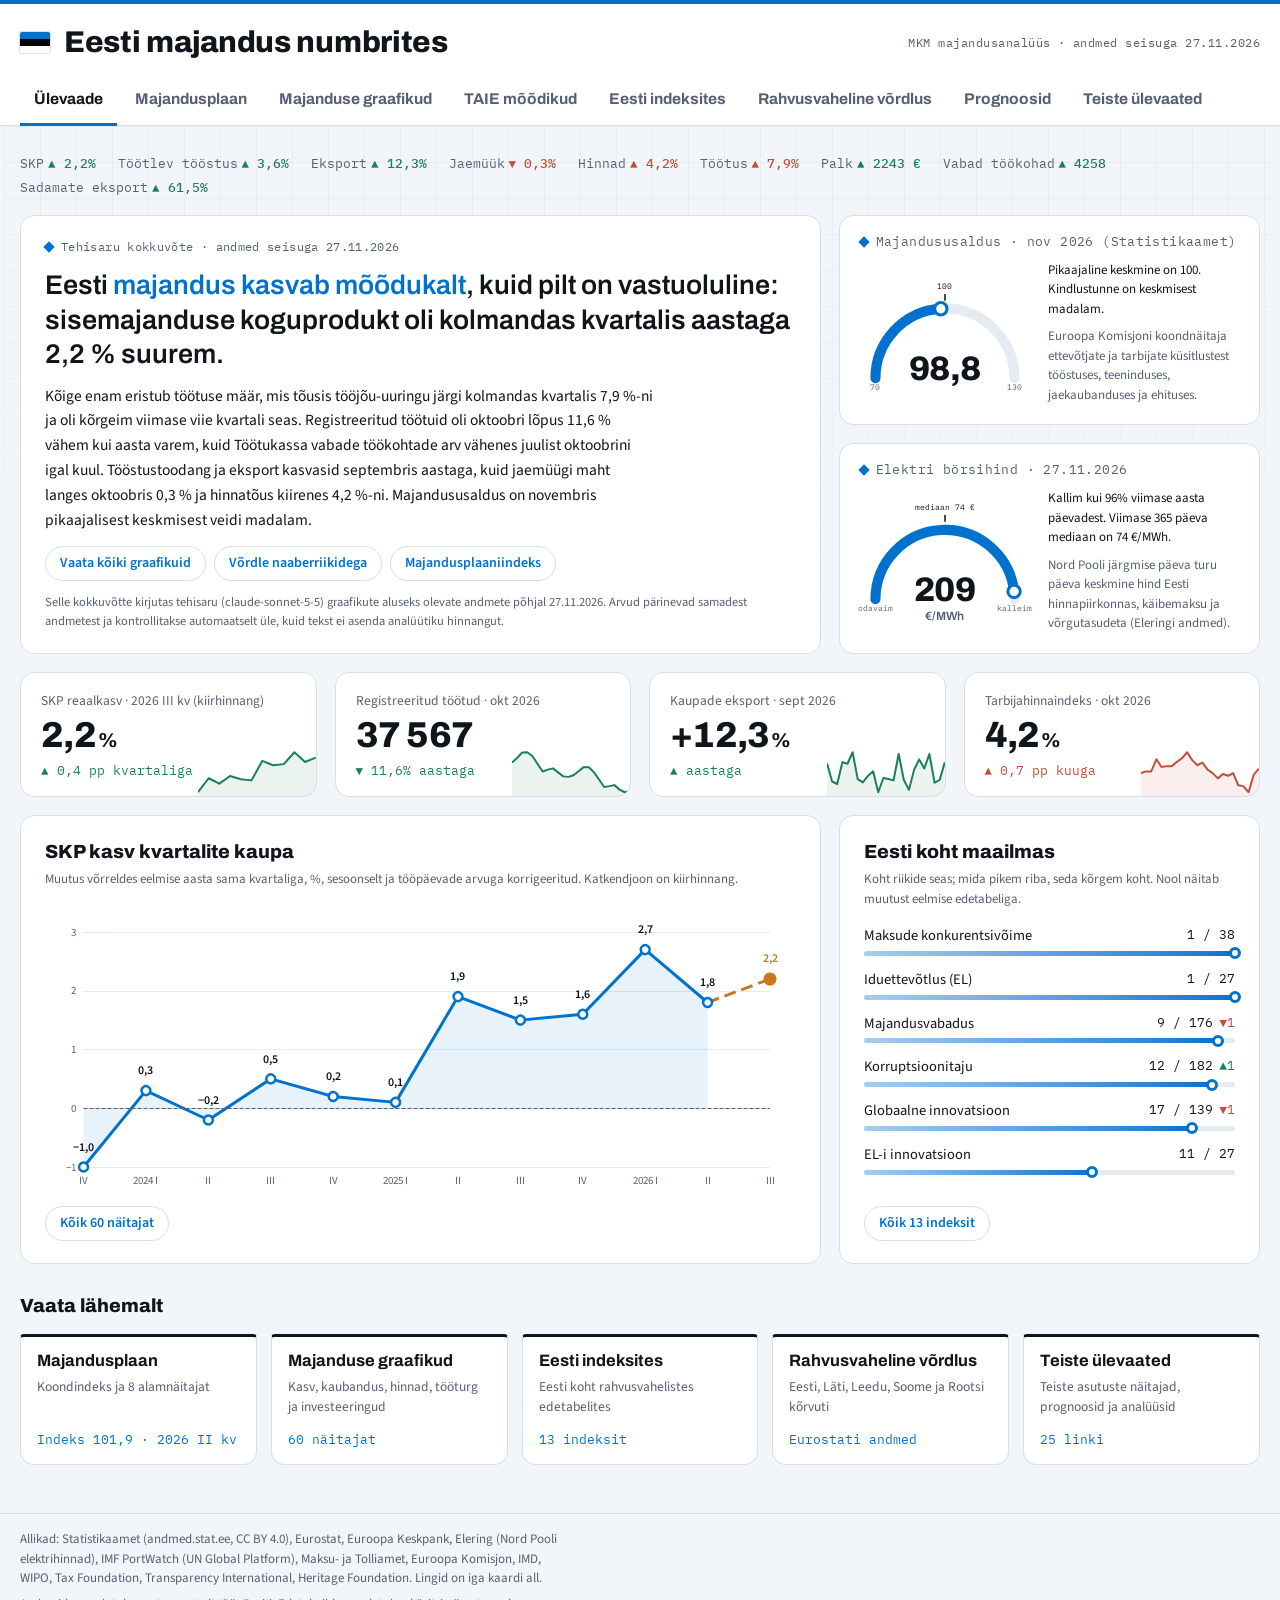
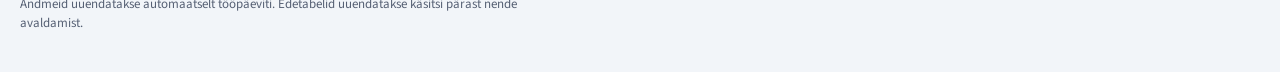
==== commit 8652326a: "Lisa tööjõu tootlikkus tegevusalati EL-27 suhtes Uued kaardid 56 ja 56b näitavad tegevusala lisandvä" ====
--- a/docs/index.html
+++ b/docs/index.html
@@ -484,7 +484,7 @@
   esi_m: ['13', ' punkti'], esi_m_hinnang: ['13', ' punkti'],
   tootus_q: ['14', '%'], regtootud_m: ['14b', ''], volg_a: ['15', '%'],
   vab_maar_q: ['16', '%'], vab_arv_q: ['16', ''], tk_vabad_m: ['16b', ''], tk_vabad_c_m: ['16c', ''],
-  tootl_el_a: ['36', '%'], tfp_a_ee: '52', tootl_ta_kokku_a: '53', tootl_ta_toostus_a: '53', tootl_ta_ehitus_a: '53', tootl_ta_kaubandus_a: '53', tootl_ta_info_a: '53', tootl_ta_kutse_a: '53', ulc_nom_q: ['17', '%'], ulc_real_q: ['17', '%'], ulc_nom_a: ['17', '%'], ulc_real_a: ['17', '%'],
+  tootl_el_a: ['36', '%'], tfp_a_ee: '52', tootl_el_pps_kokku_a: '56', tootl_el_nom_kokku_a: '56', tootl_ta_kokku_a: '53', tootl_ta_toostus_a: '53', tootl_ta_ehitus_a: '53', tootl_ta_kaubandus_a: '53', tootl_ta_info_a: '53', tootl_ta_kutse_a: '53', ulc_nom_q: ['17', '%'], ulc_real_q: ['17', '%'], ulc_nom_a: ['17', '%'], ulc_real_a: ['17', '%'],
   kapital_q_osa: ['18', '%'], kapital_a_osa: ['18', '%'], kapital_q_yoy: '18', kapital_a_yoy: '18',
   ai_a_ee: ['19', '%'],
   jae_q_G45_47: ['20', '%'], jae_q_G45: ['20', '%'], jae_q_G47: ['20', '%'],
@@ -604,6 +604,19 @@
     const k = kh('kokku');
     return xy(k, { series: [{ name: 'Puit ja puittooted kokku', y: k.values, c: '--dark-line' },
       ...PUIT_GR.map(([g, name, c]) => ({ name, c, y: joonda(k.periods, kh(g)) }))], ...extra });
+  };
+  // Tööjõu tootlikkus tegevusalati, Eesti % EL-27 tasemest
+  const SEKT_EL = [['kokku', 'Kogu majandus', '--dark-line'], ['pollumajandus', 'Põllumajandus (A)', '--s1'],
+    ['tootlev', 'Töötlev tööstus (C)', '--s2'], ['ehitus', 'Ehitus (F)', '--s3'], ['kaubandus', 'Kaubandus, veondus (G–I)', '--s4'],
+    ['info', 'Info ja side (J)', '--s5'], ['finants', 'Finants (K)', null], ['kutse', 'Äriteenused (M–N)', '--peer']];
+  const sektEl = () => {
+    const k = S('tootl_el_pps_kokku_a');
+    const rida = (m) => SEKT_EL.map(([g, name]) => ({ name, y: joonda(k.periods, S(`tootl_el_${m}_${g}_a`)) }));
+    return xy(k, { series: rida('pps'), nomSeries: rida('nom') });
+  };
+  const sektElAeg = () => {
+    const k = S('tootl_el_pps_kokku_a');
+    return xy(k, { series: SEKT_EL.filter(([, , c]) => c).map(([g, name, c]) => ({ name, c, y: joonda(k.periods, S(`tootl_el_pps_${g}_a`)) })) });
   };
   const lvlPais = (lvlS, chgS, fmt, unit, prefix, kv) => {
     const l = viimane(lvlS), c = chgS.values.length ? chgS.values.at(-1) : null;
@@ -844,6 +857,14 @@
       F: { A: xy(S('tootl_el_a')) },
       src: 'Eurostat nama_10_lp_ulc', url: EUSTAT('nama_10_lp_ulc'),
       note: 'Hõivatu kohta loodud lisandväärtus ostujõu standardis. Katkendjoon on EL-27 keskmine (100).' },
+    { nr: '56', unitChip: '% EL-27 tasemest', kind: 'sektorid', unit: '%', dec: 0, head: 'level',
+      F: { A: sektEl() },
+      src: 'Eurostat nama_10_a10, nama_10_a10_e', url: EUSTAT('nama_10_a10'),
+      note: 'Tegevusala lisandväärtus hõivatu kohta (siseriiklik mõiste), Eesti protsendina EL-27 tasemest viimasel aastal. PPS arvestab hinnataseme erinevust, nominaalne võrdleb eurosid. Katkendjoon on EL-27 tase (100). Põllumajandus = A (koos metsanduse ja kalandusega), kaubandus ja veondus = G–I (koos majutuse ja toitlustusega), äriteenused = M–N (kutse-, teadus- ja tehnikaalane ning haldus- ja abitegevus). Pealkirjas kogu majandus PPS-is. Tabelis PPS aastate kaupa.' },
+    { nr: '56b', unitChip: '% EL-27 tasemest, PPS', kind: 'lines', unit: '%', dec: 0, head: 'level', ref: 100, scale: true,
+      F: { A: sektElAeg() },
+      src: 'Eurostat nama_10_a10, nama_10_a10_e', url: EUSTAT('nama_10_a10'),
+      note: 'Tegevusala lisandväärtus hõivatu kohta ostujõu standardis, Eesti protsendina EL-27 tasemest (EL-27 = 100, katkendjoon). Finants- ja kindlustustegevus on ainult eelmisel kaardil.' },
     { nr: '53', unitChip: 'indeks, 2015 = 100', kind: 'lines', unit: '', dec: 1, head: 'level', ref: 100, scale: true,
       F: { A: xy(S('tootl_ta_kokku_a'), { series: [
         { name: 'Kokku', y: S('tootl_ta_kokku_a').values, c: '--dark-line' },
@@ -1387,7 +1408,7 @@
   head.append(el('div', 'chips', it.chips.map((x, i) => `<span class="chip${i === 1 && it.fallback ? ' warn' : ''}">${esc(x)}</span>`).join('')));
   head.append(el('div', 'headline', `<span class="big">${esc(h.big)}<small>${esc(h.unit)}</small></span><span class="per">${esc(h.per)}</span>${h.delta ? `<span class="delta">${esc(h.delta)}</span>` : ''}`));
   c.append(head);
-  const ch = el('div', 'chart' + (it.kind === 'stack' || it.ryhmad ? ' tall' : ''));
+  const ch = el('div', 'chart' + (it.kind === 'stack' || it.ryhmad || it.kind === 'sektorid' || (it.kind === 'lines' && (it.series || []).length > 6) ? ' tall' : ''));
   ch.setAttribute('role', 'img');
   ch.setAttribute('aria-label', `${it.title}: viimane väärtus ${h.big} ${h.unit}, ${h.per}.`);
   c.append(ch);
@@ -1443,7 +1464,7 @@
   const base = {
     animation: false,
     textStyle: { fontFamily: t.font },
-    grid: { left: 8, right: it.kind === 'riigid' ? 56 : 14, top: it.ryhmad ? 40 : it.kind === 'riigid' ? 6 : it.kind === 'stack' ? 74 : it.kind === 'lines' || it.kind === 'tulbad' ? (it.series.length > 4 ? 74 : it.series.length > 2 ? 52 : 34) : 14, bottom: 26, containLabel: true },
+    grid: { left: 8, right: it.kind === 'riigid' || it.kind === 'sektorid' ? 56 : 14, top: it.ryhmad || it.kind === 'sektorid' ? 40 : it.kind === 'riigid' ? 6 : it.kind === 'stack' ? 74 : it.kind === 'lines' || it.kind === 'tulbad' ? (it.series.length > 6 ? 92 : it.series.length > 4 ? 74 : it.series.length > 2 ? 52 : 34) : 14, bottom: 26, containLabel: true },
     tooltip: { trigger: 'axis', backgroundColor: t.surface, borderColor: t.line, textStyle: { color: t.fg, fontSize: 12 },
       valueFormatter: fmt, axisPointer: { type: it.kind === 'bar' || it.kind === 'col' || it.kind === 'tulbad' ? 'shadow' : 'line', lineStyle: { color: t.muted }, shadowStyle: { color: 'rgba(128,140,160,.12)' } } },
     xAxis: xAxisFor(it, t),
@@ -1538,6 +1559,21 @@
       data: rows.map((r) => ({ value: r.v - ref, label: r.v - ref < 0 ? { position: 'left' } : undefined, itemStyle: { color: r.ee ? t.s1 : r.riik ? t.peer : 'transparent', borderColor: r.riik ? undefined : t.muted, borderWidth: r.riik ? 0 : 1.5, borderType: 'dashed' } })),
       label: { show: true, position: 'right', distance: 6, color: t.fg, fontSize: 12, formatter: (p) => sgnFmt(rows[p.dataIndex].v) },
       markLine: it.ref != null ? { silent: true, symbol: 'none', label: { show: false }, lineStyle: { color: t.muted, type: 'dashed' }, data: [{ xAxis: 0 }] } : undefined }];
+  } else if (it.kind === 'sektorid') {
+    // Viimane aasta tegevusalade kaupa: PPS ja nominaalne kõrvuti, viitejoon EL-27 = 100
+    const i = lastIdx(it.y);
+    const nimed = it.series.map((s) => s.name);
+    const vf = (v) => (v == null ? '–' : nf(dec).format(v) + it.unit);
+    base.legend = { ...legend, itemHeight: 8, icon: 'roundRect' };
+    base.tooltip = { ...base.tooltip, trigger: 'axis', axisPointer: { type: 'shadow', shadowStyle: { color: 'rgba(128,140,160,.12)' } }, valueFormatter: vf };
+    base.xAxis = { type: 'value', min: 0, splitLine: { lineStyle: { color: t.grid } }, axisLabel: { color: t.muted, fontSize: 11, hideOverlap: true } };
+    base.yAxis = { type: 'category', inverse: true, data: nimed, axisTick: { show: false }, axisLine: { lineStyle: { color: t.line } },
+      axisLabel: { color: t.muted, fontSize: 12, formatter: (v) => (v === nimed[0] ? `{k|${v}}` : v), rich: { k: { color: t.fg, fontWeight: 700, fontSize: 12 } } } };
+    const tulp = (name, c, rida) => ({ type: 'bar', name, barGap: '15%', barCategoryGap: '28%', itemStyle: { color: t.get(c) },
+      data: rida.map((s) => (s && i >= 0 ? s.y[i] : null)),
+      label: { show: true, position: 'right', distance: 4, color: t.fg, fontSize: 11, formatter: (p) => (p.value == null ? '' : nf(0).format(p.value)) } });
+    base.series = [tulp('PPS (hinnatasemega korrigeeritud)', '--s1', it.series), tulp('Nominaalne (eurodes)', '--s2', nimed.map((n) => it.nomSeries.find((s) => s.name === n)))];
+    base.series[0].markLine = { silent: true, symbol: 'none', lineStyle: { color: t.muted, type: 'dashed' }, label: { show: false }, data: [{ xAxis: 100 }] };
   } else if (it.kind === 'tulbad') {
     // Mitme rea muutused kõrvuti tulpadena (iga rida oma värviga)
     base.legend = { ...legend, itemHeight: 8, icon: 'roundRect' };
